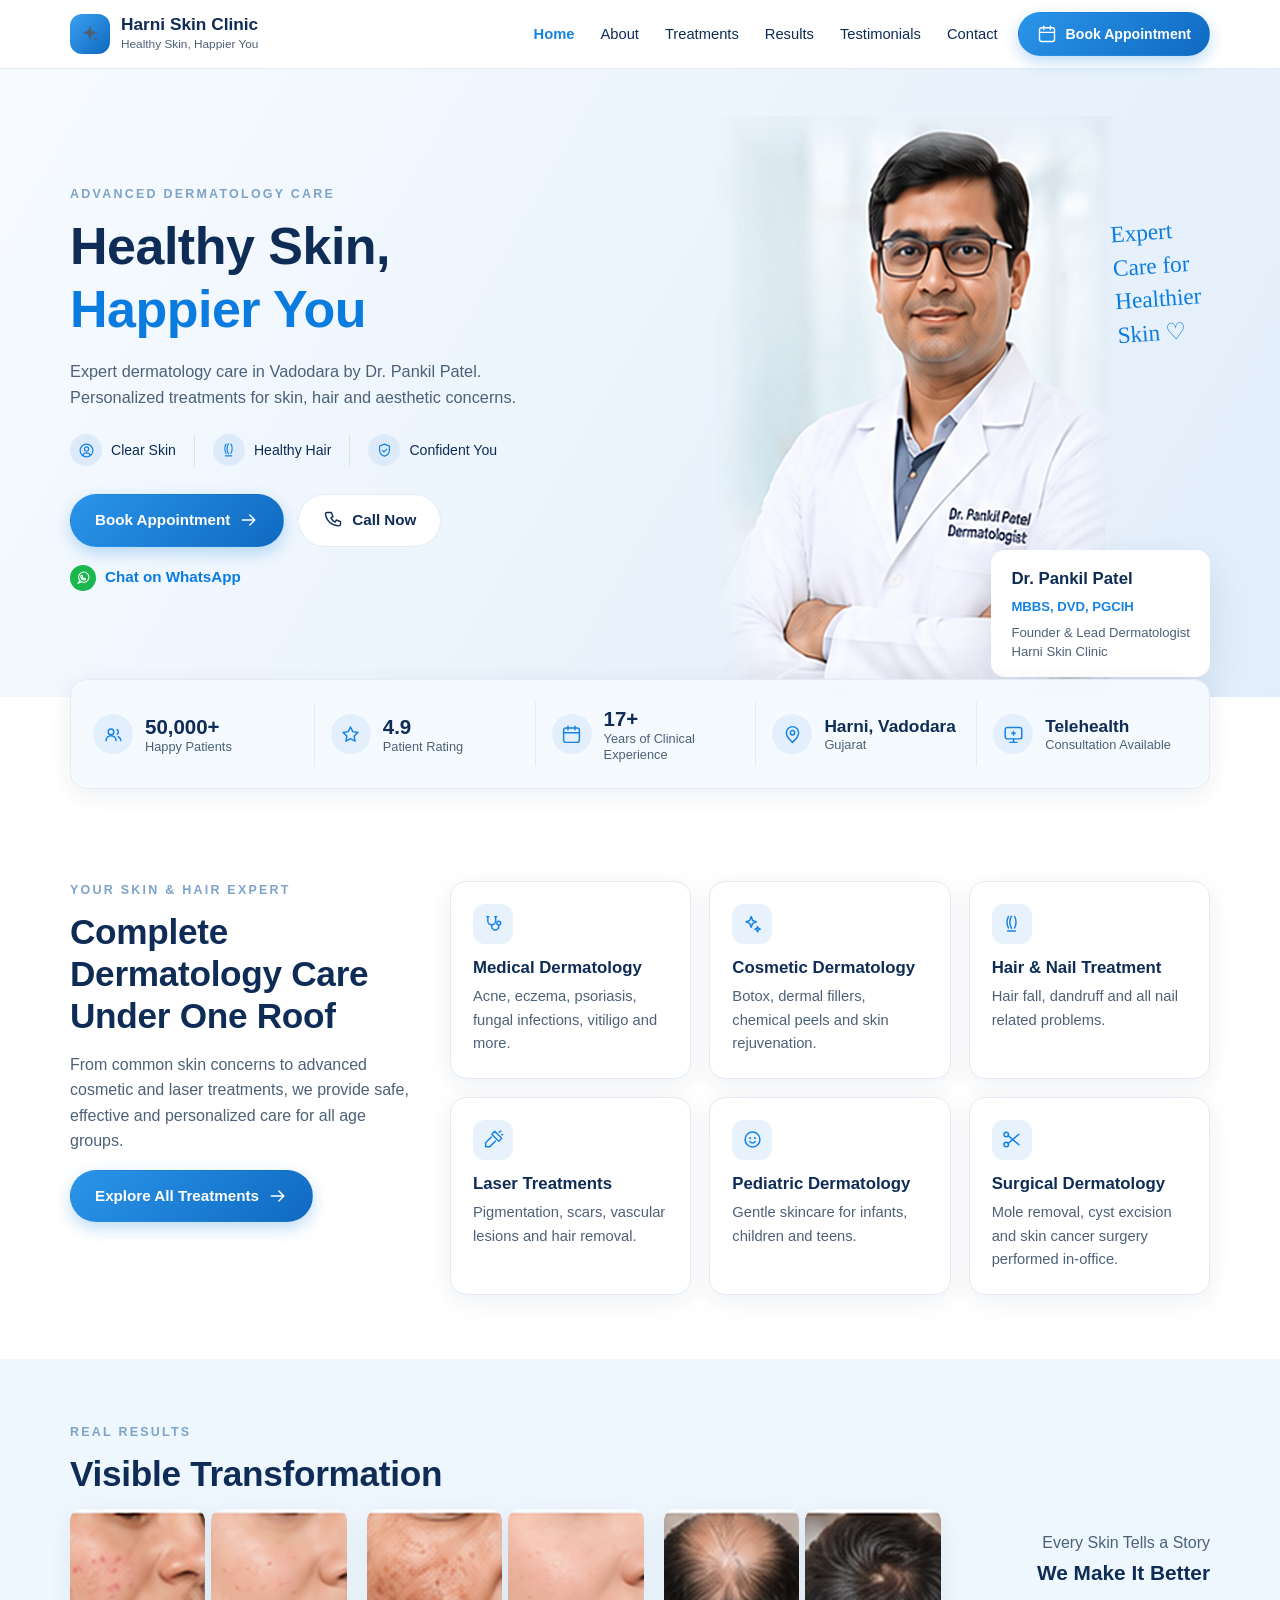
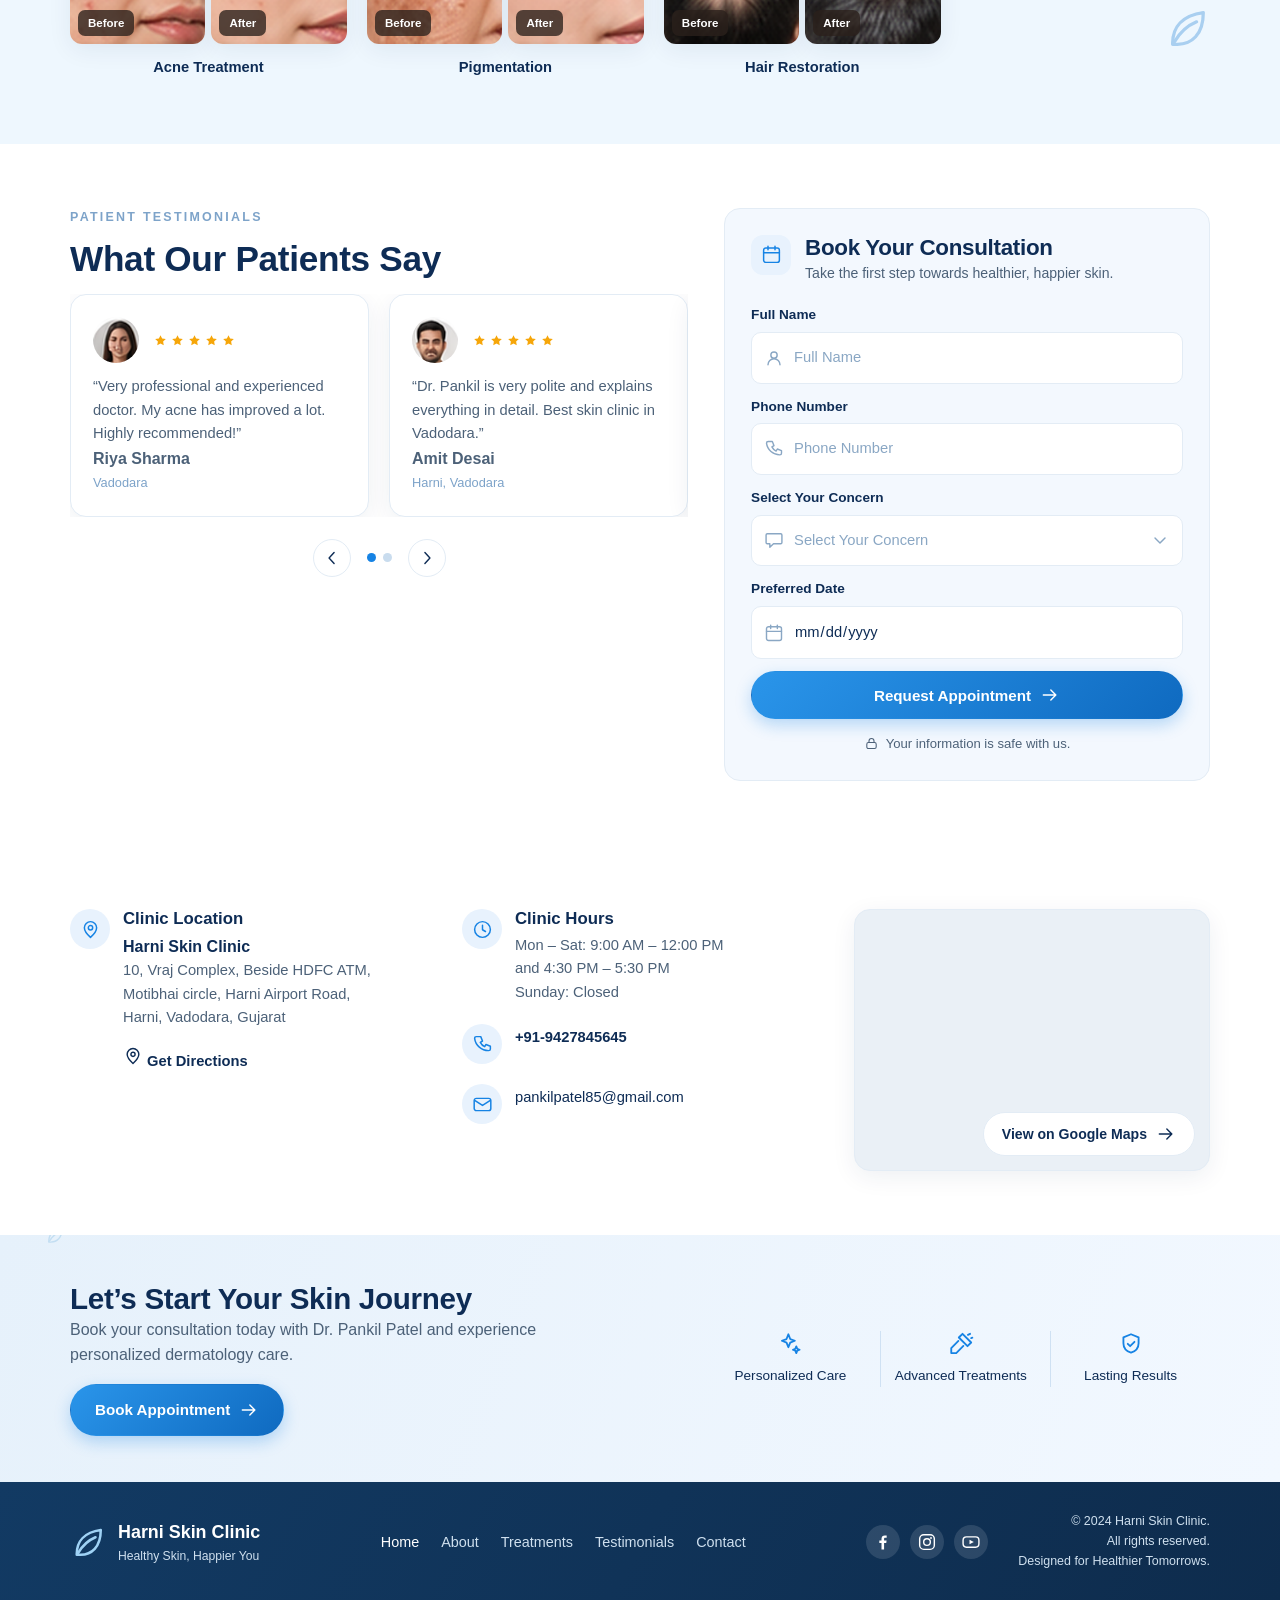
==== harni-skin-clinic/index.html @ 8bd1dd05 "First commit" ====
<!doctype html>
<html lang="en">
  <head>
    <meta charset="UTF-8" />
    <meta name="viewport" content="width=device-width, initial-scale=1" />
    <title>Harni Skin Clinic | Dermatologist in Vadodara</title>
    <meta
      name="description"
      content="Harni Skin Clinic in Vadodara offers expert skin, hair and laser treatments by Dr. Pankil Patel (MBBS, DVD, PGCIH). Book your dermatology consultation today."
    />
    <link rel="stylesheet" href="css/style.css" />
  </head>
  <body>
    <svg
      class="sr-only"
      aria-hidden="true"
      focusable="false"
      xmlns="http://www.w3.org/2000/svg"
    >
      <defs>
        <symbol id="i-logo" viewBox="0 0 24 24">
          <path
            d="M12 2.6l2.2 5.9 5.9 2.2-5.9 2.2-2.2 5.9-2.2-5.9-5.9-2.2 5.9-2.2z"
            fill="currentColor"
            stroke="none"
          />
          <circle
            cx="18.2"
            cy="17.6"
            r="1.6"
            fill="currentColor"
            stroke="none"
          />
        </symbol>
        <symbol id="i-leaf" viewBox="0 0 24 24">
          <path
            d="M4.5 20c0-8.5 5.2-14.5 16-16 0 11.5-6.2 16.5-13.5 16.5H4.5z"
          />
          <path d="M5.5 19.2c3-5.2 7.2-8.6 11.5-10.4" />
        </symbol>
        <symbol id="i-calendar" viewBox="0 0 24 24">
          <rect x="3" y="4.5" width="18" height="16.5" rx="2.5" />
          <path d="M8 2.5v4M16 2.5v4M3 10h18" />
        </symbol>
        <symbol id="i-phone" viewBox="0 0 24 24">
          <path
            d="M7 3h3l2 5-2.5 1.5a11 11 0 005 5L16 12l5 2v3a2 2 0 01-2 2A16 16 0 013 5a2 2 0 012-2z"
          />
        </symbol>
        <symbol id="i-wa" viewBox="0 0 24 24">
          <circle cx="12.4" cy="11.6" r="8.3" />
          <path d="M5.9 17.5L3.2 21.2l4.4-1.5" />
          <path
            d="M9.3 8.4c.3 0 .6.2.7.5l.6 1.4c.1.3 0 .6-.2.8l-.6.5c.5 1 1.3 1.8 2.3 2.3l.5-.6c.2-.2.5-.3.8-.2l1.4.6c.3.1.5.4.5.7 0 1-.8 1.8-1.8 1.7a6.6 6.6 0 01-5.9-5.9c-.1-1 .7-1.8 1.7-1.8z"
          />
        </symbol>
        <symbol id="i-arrow" viewBox="0 0 24 24">
          <path d="M4 12h15M13 6l6 6-6 6" />
        </symbol>
        <symbol id="i-user-circle" viewBox="0 0 24 24">
          <circle cx="12" cy="12" r="9" />
          <circle cx="12" cy="10" r="3" />
          <path d="M6.5 19a6 6 0 0111 0" />
        </symbol>
        <symbol id="i-hair" viewBox="0 0 24 24">
          <path
            d="M8.5 3c-2.2 4-2.2 8.5 0 13M12 2.5c-2.6 4.5-2.6 9.5 0 14M15.5 3c2.2 4 2.2 8.5 0 13"
          />
          <path d="M7.5 19.5h9" />
        </symbol>
        <symbol id="i-shield" viewBox="0 0 24 24">
          <path
            d="M12 3l7 2.8v5.4c0 4.4-2.9 7.4-7 8.8-4.1-1.4-7-4.4-7-8.8V5.8z"
          />
          <path d="M9 11.8l2.2 2.2 4-4" />
        </symbol>
        <symbol id="i-users" viewBox="0 0 24 24">
          <circle cx="9.2" cy="9" r="3.2" />
          <path d="M3.5 19a5.7 5.7 0 0111.4 0" />
          <path d="M16.2 6.4a3.2 3.2 0 010 5.2M17.3 14.4a5.7 5.7 0 013.2 4.6" />
        </symbol>
        <symbol id="i-star-line" viewBox="0 0 24 24">
          <path
            d="M12 3.4l2.6 5.3 5.9.9-4.3 4.1 1 5.9-5.2-2.8-5.2 2.8 1-5.9-4.3-4.1 5.9-.9z"
          />
        </symbol>
        <symbol id="i-star" viewBox="0 0 24 24">
          <path
            d="M12 3.4l2.6 5.3 5.9.9-4.3 4.1 1 5.9-5.2-2.8-5.2 2.8 1-5.9-4.3-4.1 5.9-.9z"
            fill="currentColor"
            stroke="none"
          />
        </symbol>
        <symbol id="i-pin" viewBox="0 0 24 24">
          <path d="M12 21s7-6.2 7-11a7 7 0 10-14 0c0 4.8 7 11 7 11z" />
          <circle cx="12" cy="10" r="2.5" />
        </symbol>
        <symbol id="i-screen" viewBox="0 0 24 24">
          <rect x="2.5" y="4" width="19" height="13" rx="2.5" />
          <path d="M8 21h8M12 17v4M10 10.5h4M12 8.5v4" />
        </symbol>
        <symbol id="i-stethoscope" viewBox="0 0 24 24">
          <path d="M5.5 3v4.8a4.5 4.5 0 009 0V3" />
          <path d="M10 12v2.4a4 4 0 008 0v-1.7" />
          <circle cx="18" cy="10.4" r="2.2" />
          <path d="M4.4 3h2.2M13.4 3h2.2" />
        </symbol>
        <symbol id="i-sparkles" viewBox="0 0 24 24">
          <path
            d="M10.5 3l1.7 4.4 4.3 1.6-4.3 1.7-1.7 4.3-1.7-4.3L4.5 9l4.3-1.6z"
          />
          <path
            d="M17.8 14.2l.9 2.2 2.2.9-2.2.9-.9 2.2-.9-2.2-2.2-.9 2.2-.9z"
          />
        </symbol>
        <symbol id="i-laser" viewBox="0 0 24 24">
          <path d="M13.4 2.6l8 8-3.4 3.4-8-8z" />
          <path d="M9.6 9.2L3 15.8v4.6h4.6l6.6-6.6" />
          <path d="M18.4 3.6l2-1M21.4 6.6l1.1-.4" />
        </symbol>
        <symbol id="i-baby" viewBox="0 0 24 24">
          <circle cx="12" cy="12" r="8.5" />
          <path d="M9.3 10.4h.01M14.7 10.4h.01" stroke-width="2.4" />
          <path d="M9 14.4a3.6 3.6 0 006 0" />
        </symbol>
        <symbol id="i-scissors" viewBox="0 0 24 24">
          <circle cx="6" cy="6.2" r="2.6" />
          <circle cx="6" cy="17.8" r="2.6" />
          <path d="M8.2 7.6L20.5 18M8.2 16.4L20.5 6" />
        </symbol>
        <symbol id="i-clock" viewBox="0 0 24 24">
          <circle cx="12" cy="12" r="9" />
          <path d="M12 7v5.3l3.4 2" />
        </symbol>
        <symbol id="i-mail" viewBox="0 0 24 24">
          <rect x="2.5" y="5" width="19" height="14" rx="2.5" />
          <path d="M3.5 7.5l8.5 5.6 8.5-5.6" />
        </symbol>
        <symbol id="i-lock" viewBox="0 0 24 24">
          <rect x="4.5" y="10.5" width="15" height="9.5" rx="2.5" />
          <path d="M8 10.5V8a4 4 0 018 0v2.5" />
        </symbol>
        <symbol id="i-check" viewBox="0 0 24 24">
          <circle cx="12" cy="12" r="9" />
          <path d="M8.2 12.2l2.6 2.6 5.2-5.2" />
        </symbol>
        <symbol id="i-message" viewBox="0 0 24 24">
          <path
            d="M20 4.5H4A1.5 1.5 0 002.5 6v9A1.5 1.5 0 004 16.5h3v4.2l4.4-4.2H20a1.5 1.5 0 001.5-1.5V6A1.5 1.5 0 0020 4.5z"
          />
        </symbol>
        <symbol id="i-user" viewBox="0 0 24 24">
          <circle cx="12" cy="8.5" r="3.8" />
          <path d="M4.8 20a7.2 7.2 0 0114.4 0" />
        </symbol>
        <symbol id="i-chev-down" viewBox="0 0 24 24">
          <path d="M6 9.5l6 6 6-6" />
        </symbol>
        <symbol id="i-chev-left" viewBox="0 0 24 24">
          <path d="M14.5 5.5l-6 6.5 6 6.5" />
        </symbol>
        <symbol id="i-chev-right" viewBox="0 0 24 24">
          <path d="M9.5 5.5l6 6.5-6 6.5" />
        </symbol>
        <symbol id="i-menu" viewBox="0 0 24 24">
          <path d="M4 7h16M4 12h16M4 17h16" />
        </symbol>
        <symbol id="i-fb" viewBox="0 0 24 24">
          <path
            d="M13.3 21v-7.7h2.6l.4-3h-3V8.4c0-.9.3-1.5 1.5-1.5h1.6V4.2c-.3 0-1.2-.1-2.3-.1-2.3 0-3.9 1.4-3.9 4v2.2H7.6v3h2.6V21z"
            fill="currentColor"
            stroke="none"
          />
        </symbol>
        <symbol id="i-ig" viewBox="0 0 24 24">
          <rect x="3.2" y="3.2" width="17.6" height="17.6" rx="5" />
          <circle cx="12" cy="12" r="4" />
          <circle
            cx="16.8"
            cy="7.2"
            r="1.1"
            fill="currentColor"
            stroke="none"
          />
        </symbol>
        <symbol id="i-yt" viewBox="0 0 24 24">
          <rect x="2.5" y="5.8" width="19" height="12.4" rx="4" />
          <path
            d="M10.2 9.4l5.2 2.6-5.2 2.6z"
            fill="currentColor"
            stroke="none"
          />
        </symbol>
      </defs>
    </svg>
    <header class="site-header">
      <div class="container header-inner">
        <a class="logo" href="index.html" aria-label="Harni Skin Clinic home">
          <span class="logo-mark"
            ><svg class="i" aria-hidden="true"><use href="#i-logo"></use></svg
          ></span>
          <span
            ><b>Harni Skin Clinic</b
            ><span>Healthy Skin, Happier You</span></span
          ></a
        >
        <nav class="nav" id="nav" aria-label="Main navigation">
          <ul>
            <li>
              <a href="index.html" class="active" aria-current="page">Home</a>
            </li>
            <li><a href="about.html">About</a></li>
            <li><a href="treatments.html">Treatments</a></li>
            <li><a href="results.html">Results</a></li>
            <li><a href="testimonials.html">Testimonials</a></li>
            <li><a href="contact.html">Contact</a></li>
          </ul>
        </nav>
        <a class="btn btn-primary btn-sm header-cta" href="appointment.html"
          ><svg class="i" aria-hidden="true">
            <use href="#i-calendar"></use>
          </svg>
          Book Appointment</a
        >
        <button
          class="nav-toggle"
          id="navToggle"
          type="button"
          aria-expanded="false"
          aria-controls="nav"
          aria-label="Open menu"
        >
          <svg class="i" aria-hidden="true"><use href="#i-menu"></use></svg>
        </button>
      </div>
    </header>
    <main>
      <section class="hero">
        <div class="container hero-grid">
          <div class="hero-copy">
            <p class="eyebrow">Advanced Dermatology Care</p>
            <h1>Healthy Skin,<span>Happier You</span></h1>
            <p class="lead">
              Expert dermatology care in Vadodara by Dr. Pankil Patel.
              Personalized treatments for skin, hair and aesthetic concerns.
            </p>
            <div class="hero-features">
              <div>
                <span class="badge badge-round"
                  ><svg class="i" aria-hidden="true">
                    <use href="#i-user-circle"></use></svg></span
                >Clear Skin
              </div>
              <div>
                <span class="badge badge-round"
                  ><svg class="i" aria-hidden="true">
                    <use href="#i-hair"></use></svg></span
                >Healthy Hair
              </div>
              <div>
                <span class="badge badge-round"
                  ><svg class="i" aria-hidden="true">
                    <use href="#i-shield"></use></svg></span
                >Confident You
              </div>
            </div>
            <div class="btn-row">
              <a class="btn btn-primary" href="appointment.html"
                >Book Appointment
                <svg class="i" aria-hidden="true">
                  <use href="#i-arrow"></use></svg
              ></a>
              <a class="btn btn-outline" href="tel:+919427845645"
                ><svg class="i" aria-hidden="true">
                  <use href="#i-phone"></use>
                </svg>
                Call Now</a
              >
            </div>
            <a
              class="wa-link"
              href="https://wa.me/919427845645?text=Hello%20Harni%20Skin%20Clinic%2C%20I%20would%20like%20to%20book%20an%20appointment."
              target="_blank"
              rel="noopener"
              ><i
                ><svg class="i" aria-hidden="true">
                  <use href="#i-wa"></use></svg></i
              >Chat on WhatsApp</a
            >
          </div>
          <div class="hero-media">
            <p class="hero-script">Expert Care for Healthier Skin &#9825;</p>
            <img
              src="assets/images/doctor.png"
              alt="Dr. Pankil Patel, dermatologist at Harni Skin Clinic, Vadodara"
              width="443"
              height="588"
            />
            <div class="doctor-card">
              <b>Dr. Pankil Patel</b><em>MBBS, DVD, PGCIH</em>
              <span
                >Founder &amp; Lead Dermatologist<br />Harni Skin Clinic</span
              >
            </div>
          </div>
        </div>
      </section>

      <section class="stats-section" aria-label="Clinic statistics section">
        <div class="container">
          <div class="stats-grid">
            <div class="stat-item">
              <span class="badge badge-round"
                ><svg class="i" aria-hidden="true">
                  <use href="#i-users"></use></svg
              ></span>
              <div class="stat-copy">
                <span class="stat-number" data-target="50000" data-suffix="+"
                  >0</span
                ><small>Happy Patients</small>
              </div>
            </div>
            <div class="stat-item">
              <span class="badge badge-round"
                ><svg class="i" aria-hidden="true">
                  <use href="#i-star-line"></use></svg
              ></span>
              <div class="stat-copy">
                <span class="stat-number" data-target="4.9" data-decimals="1"
                  >0</span
                ><small>Patient Rating</small>
              </div>
            </div>
            <div class="stat-item">
              <span class="badge badge-round"
                ><svg class="i" aria-hidden="true">
                  <use href="#i-calendar"></use></svg
              ></span>
              <div class="stat-copy">
                <span class="stat-number" data-target="17" data-suffix="+"
                  >0</span
                ><small>Years of Clinical Experience</small>
              </div>
            </div>
            <div class="stat-item stat-text">
              <span class="badge badge-round"
                ><svg class="i" aria-hidden="true">
                  <use href="#i-pin"></use></svg
              ></span>
              <div class="stat-copy">
                <strong class="stat-text-value">Harni, Vadodara</strong
                ><small>Gujarat</small>
              </div>
            </div>
            <div class="stat-item stat-text">
              <span class="badge badge-round"
                ><svg class="i" aria-hidden="true">
                  <use href="#i-screen"></use></svg
              ></span>
              <div class="stat-copy">
                <strong class="stat-text-value">Telehealth</strong
                ><small>Consultation Available</small>
              </div>
            </div>
          </div>
        </div>
      </section>

      <section class="section">
        <div class="container split">
          <div>
            <p class="eyebrow">Your Skin &amp; Hair Expert</p>
            <h2 class="section-title">
              Complete Dermatology Care Under One Roof
            </h2>
            <p class="lead">
              From common skin concerns to advanced cosmetic and laser
              treatments, we provide safe, effective and personalized care for
              all age groups.
            </p>
            <p class="mt">
              <a class="btn btn-primary" href="treatments.html"
                >Explore All Treatments
                <svg class="i" aria-hidden="true">
                  <use href="#i-arrow"></use></svg
              ></a>
            </p>
          </div>
          <div class="treatments-grid">
            <a class="card card-hover" href="treatments.html"
              ><span class="badge"
                ><svg class="i" aria-hidden="true">
                  <use href="#i-stethoscope"></use></svg
              ></span>
              <h3>Medical Dermatology</h3>
              <p>
                Acne, eczema, psoriasis, fungal infections, vitiligo and more.
              </p></a
            ><a class="card card-hover" href="treatments.html"
              ><span class="badge"
                ><svg class="i" aria-hidden="true">
                  <use href="#i-sparkles"></use></svg
              ></span>
              <h3>Cosmetic Dermatology</h3>
              <p>
                Botox, dermal fillers, chemical peels and skin rejuvenation.
              </p></a
            ><a class="card card-hover" href="treatments.html"
              ><span class="badge"
                ><svg class="i" aria-hidden="true">
                  <use href="#i-hair"></use></svg
              ></span>
              <h3>Hair &amp; Nail Treatment</h3>
              <p>Hair fall, dandruff and all nail related problems.</p></a
            ><a class="card card-hover" href="treatments.html"
              ><span class="badge"
                ><svg class="i" aria-hidden="true">
                  <use href="#i-laser"></use></svg
              ></span>
              <h3>Laser Treatments</h3>
              <p>Pigmentation, scars, vascular lesions and hair removal.</p></a
            ><a class="card card-hover" href="treatments.html"
              ><span class="badge"
                ><svg class="i" aria-hidden="true">
                  <use href="#i-baby"></use></svg
              ></span>
              <h3>Pediatric Dermatology</h3>
              <p>Gentle skincare for infants, children and teens.</p></a
            ><a class="card card-hover" href="treatments.html"
              ><span class="badge"
                ><svg class="i" aria-hidden="true">
                  <use href="#i-scissors"></use></svg
              ></span>
              <h3>Surgical Dermatology</h3>
              <p>
                Mole removal, cyst excision and skin cancer surgery performed
                in-office.
              </p></a
            >
          </div>
        </div>
      </section>
      <section class="section section-light">
        <div class="container">
          <p class="eyebrow">Real Results</p>
          <h2 class="section-title">Visible Transformation</h2>
          <div class="grid grid-results">
            <article class="result-card">
              <div class="ba">
                <figure>
                  <img
                    src="assets/images/acne-before.png"
                    alt="Acne Treatment at Harni Skin Clinic, before treatment"
                    loading="lazy"
                  />
                  <figcaption>Before</figcaption>
                </figure>
                <figure>
                  <img
                    src="assets/images/acne-after.png"
                    alt="Acne Treatment at Harni Skin Clinic, after treatment"
                    loading="lazy"
                  />
                  <figcaption>After</figcaption>
                </figure>
              </div>
              <p>Acne Treatment</p>
            </article>
            <article class="result-card">
              <div class="ba">
                <figure>
                  <img
                    src="assets/images/pigment-before.png"
                    alt="Pigmentation at Harni Skin Clinic, before treatment"
                    loading="lazy"
                  />
                  <figcaption>Before</figcaption>
                </figure>
                <figure>
                  <img
                    src="assets/images/pigment-after.png"
                    alt="Pigmentation at Harni Skin Clinic, after treatment"
                    loading="lazy"
                  />
                  <figcaption>After</figcaption>
                </figure>
              </div>
              <p>Pigmentation</p>
            </article>
            <article class="result-card">
              <div class="ba">
                <figure>
                  <img
                    src="assets/images/hair-before.png"
                    alt="Hair Restoration at Harni Skin Clinic, before treatment"
                    loading="lazy"
                  />
                  <figcaption>Before</figcaption>
                </figure>
                <figure>
                  <img
                    src="assets/images/hair-after.png"
                    alt="Hair Restoration at Harni Skin Clinic, after treatment"
                    loading="lazy"
                  />
                  <figcaption>After</figcaption>
                </figure>
              </div>
              <p>Hair Restoration</p>
            </article>
            <div class="results-note">
              <p>Every Skin Tells a Story<b>We Make It Better</b></p>
              <svg class="i" aria-hidden="true"><use href="#i-leaf"></use></svg>
            </div>
          </div>
        </div>
      </section>
      <section class="section">
        <div class="container grid grid-2 grid-wide">
          <div>
            <p class="eyebrow">Patient Testimonials</p>
            <h2 class="section-title">What Our Patients Say</h2>
            <div data-slider>
              <div class="slider">
                <div class="slider-track">
                  <div class="slide">
                    <div class="grid grid-2">
                      <article class="card">
                        <div class="t-head">
                          <img
                            src="assets/images/patient-1.png"
                            alt="Patient Riya Sharma"
                            loading="lazy"
                            width="46"
                            height="46"
                          />
                          <div class="stars" aria-label="Rated 5 out of 5">
                            <svg class="i" aria-hidden="true">
                              <use href="#i-star"></use></svg
                            ><svg class="i" aria-hidden="true">
                              <use href="#i-star"></use></svg
                            ><svg class="i" aria-hidden="true">
                              <use href="#i-star"></use></svg
                            ><svg class="i" aria-hidden="true">
                              <use href="#i-star"></use></svg
                            ><svg class="i" aria-hidden="true">
                              <use href="#i-star"></use>
                            </svg>
                          </div>
                        </div>
                        <p>
                          &ldquo;Very professional and experienced doctor. My
                          acne has improved a lot. Highly recommended!&rdquo;
                        </p>
                        <b>Riya Sharma</b><small>Vadodara</small>
                      </article>
                      <article class="card">
                        <div class="t-head">
                          <img
                            src="assets/images/patient-2.png"
                            alt="Patient Amit Desai"
                            loading="lazy"
                            width="46"
                            height="46"
                          />
                          <div class="stars" aria-label="Rated 5 out of 5">
                            <svg class="i" aria-hidden="true">
                              <use href="#i-star"></use></svg
                            ><svg class="i" aria-hidden="true">
                              <use href="#i-star"></use></svg
                            ><svg class="i" aria-hidden="true">
                              <use href="#i-star"></use></svg
                            ><svg class="i" aria-hidden="true">
                              <use href="#i-star"></use></svg
                            ><svg class="i" aria-hidden="true">
                              <use href="#i-star"></use>
                            </svg>
                          </div>
                        </div>
                        <p>
                          &ldquo;Dr. Pankil is very polite and explains
                          everything in detail. Best skin clinic in
                          Vadodara.&rdquo;
                        </p>
                        <b>Amit Desai</b><small>Harni, Vadodara</small>
                      </article>
                    </div>
                  </div>
                  <div class="slide">
                    <div class="grid grid-2">
                      <article class="card">
                        <div class="t-head">
                          <img
                            src="assets/images/patient-1.png"
                            alt="Patient Neha Joshi"
                            loading="lazy"
                            width="46"
                            height="46"
                          />
                          <div class="stars" aria-label="Rated 5 out of 5">
                            <svg class="i" aria-hidden="true">
                              <use href="#i-star"></use></svg
                            ><svg class="i" aria-hidden="true">
                              <use href="#i-star"></use></svg
                            ><svg class="i" aria-hidden="true">
                              <use href="#i-star"></use></svg
                            ><svg class="i" aria-hidden="true">
                              <use href="#i-star"></use></svg
                            ><svg class="i" aria-hidden="true">
                              <use href="#i-star"></use>
                            </svg>
                          </div>
                        </div>
                        <p>
                          &ldquo;My daughter's eczema was treated with so much
                          patience and care. The clinic is clean and well
                          organized.&rdquo;
                        </p>
                        <b>Neha Joshi</b><small>Waghodia Road</small>
                      </article>
                      <article class="card">
                        <div class="t-head">
                          <img
                            src="assets/images/patient-2.png"
                            alt="Patient Rahul Mehta"
                            loading="lazy"
                            width="46"
                            height="46"
                          />
                          <div class="stars" aria-label="Rated 5 out of 5">
                            <svg class="i" aria-hidden="true">
                              <use href="#i-star"></use></svg
                            ><svg class="i" aria-hidden="true">
                              <use href="#i-star"></use></svg
                            ><svg class="i" aria-hidden="true">
                              <use href="#i-star"></use></svg
                            ><svg class="i" aria-hidden="true">
                              <use href="#i-star"></use></svg
                            ><svg class="i" aria-hidden="true">
                              <use href="#i-star"></use>
                            </svg>
                          </div>
                        </div>
                        <p>
                          &ldquo;I took laser hair reduction sessions here. The
                          results were excellent and the staff made me feel
                          comfortable.&rdquo;
                        </p>
                        <b>Rahul Mehta</b><small>Karelibaug</small>
                      </article>
                    </div>
                  </div>
                </div>
              </div>
              <div class="slider-nav">
                <button
                  class="prev"
                  type="button"
                  aria-label="Previous testimonials"
                >
                  <svg class="i" aria-hidden="true">
                    <use href="#i-chev-left"></use>
                  </svg>
                </button>
                <div
                  class="dots"
                  role="tablist"
                  aria-label="Choose testimonial group"
                ></div>
                <button
                  class="next"
                  type="button"
                  aria-label="Next testimonials"
                >
                  <svg class="i" aria-hidden="true">
                    <use href="#i-chev-right"></use>
                  </svg>
                </button>
              </div>
            </div>
          </div>
          <div class="panel">
            <div class="form-head">
              <span class="badge"
                ><svg class="i" aria-hidden="true">
                  <use href="#i-calendar"></use></svg
              ></span>
              <div>
                <h2>Book Your Consultation</h2>
                <p>Take the first step towards healthier, happier skin.</p>
              </div>
            </div>
            <div class="alert" id="homeSuccess" role="status">
              <svg class="i" aria-hidden="true"><use href="#i-check"></use></svg
              ><span
                >Thank you! Your appointment request has been submitted
                successfully.</span
              >
            </div>
            <form
              data-form="homeSuccess"
              data-endpoint="/api/appointments"
              novalidate
            >
              <div class="field">
                <label for="hName">Full Name</label>
                <div class="input-wrap">
                  <svg class="i" aria-hidden="true">
                    <use href="#i-user"></use></svg
                  ><input
                    id="hName"
                    name="name"
                    type="text"
                    placeholder="Full Name"
                    autocomplete="name"
                    required
                  />
                </div>
                <span class="error" role="alert"></span>
              </div>
              <div class="field">
                <label for="hPhone">Phone Number</label>
                <div class="input-wrap">
                  <svg class="i" aria-hidden="true">
                    <use href="#i-phone"></use></svg
                  ><input
                    id="hPhone"
                    name="phone"
                    type="tel"
                    placeholder="Phone Number"
                    autocomplete="tel"
                    required
                  />
                </div>
                <span class="error" role="alert"></span>
              </div>
              <div class="field">
                <label for="hConcern">Select Your Concern</label>
                <div class="input-wrap">
                  <svg class="i" aria-hidden="true">
                    <use href="#i-message"></use></svg
                  ><select id="hConcern" name="concern" required>
                    <option value="" selected disabled>
                      Select Your Concern
                    </option>
                    <option value="Acne & Acne Scars">
                      Acne &amp; Acne Scars
                    </option>
                    <option value="Pigmentation & Melasma">
                      Pigmentation &amp; Melasma
                    </option>
                    <option value="Hair Fall & Dandruff">
                      Hair Fall &amp; Dandruff
                    </option>
                    <option value="Eczema, Psoriasis & Allergies">
                      Eczema, Psoriasis &amp; Allergies
                    </option>
                    <option value="Laser Treatment">Laser Treatment</option>
                    <option value="Anti-Ageing & Cosmetic">
                      Anti-Ageing &amp; Cosmetic
                    </option>
                    <option value="Child Skin Care">Child Skin Care</option>
                    <option value="Mole, Wart or Cyst Removal">
                      Mole, Wart or Cyst Removal
                    </option>
                    <option value="Other Concern">Other Concern</option></select
                  ><svg class="i chev" aria-hidden="true">
                    <use href="#i-chev-down"></use>
                  </svg>
                </div>
                <span class="error" role="alert"></span>
              </div>
              <div class="field">
                <label for="hDate">Preferred Date</label>
                <div class="input-wrap">
                  <svg class="i" aria-hidden="true">
                    <use href="#i-calendar"></use></svg
                  ><input id="hDate" name="date" type="date" required />
                </div>
                <span class="error" role="alert"></span>
              </div>
              <button class="btn btn-primary btn-block" type="submit">
                Request Appointment
                <svg class="i" aria-hidden="true">
                  <use href="#i-arrow"></use>
                </svg>
              </button>
              <p class="form-note">
                <svg class="i" aria-hidden="true">
                  <use href="#i-lock"></use>
                </svg>
                Your information is safe with us.
              </p>
            </form>
          </div>
        </div>
      </section>
      <section class="section">
        <div class="container grid grid-3 grid-wide">
          <div>
            <div class="info-item">
              <span class="badge badge-round"
                ><svg class="i" aria-hidden="true">
                  <use href="#i-pin"></use></svg
              ></span>
              <div>
                <h3>Clinic Location</h3>
                <b>Harni Skin Clinic</b>
                <p>
                  10, Vraj Complex, Beside HDFC ATM,<br />Motibhai circle, Harni
                  Airport Road,<br />Harni, Vadodara, Gujarat
                </p>
                <p class="mt">
                  <a
                    class="btn-ghost"
                    href="https://www.google.com/maps/dir/?api=1&destination=Harni+Skin+Clinic%2C+Vraj+Complex%2C+Harni+Airport+Road%2C+Vadodara%2C+Gujarat"
                    target="_blank"
                    rel="noopener"
                    ><svg class="i" aria-hidden="true">
                      <use href="#i-pin"></use>
                    </svg>
                    Get Directions</a
                  >
                </p>
              </div>
            </div>
          </div>
          <div>
            <div class="info-item">
              <span class="badge badge-round"
                ><svg class="i" aria-hidden="true">
                  <use href="#i-clock"></use></svg
              ></span>
              <div>
                <h3>Clinic Hours</h3>
                <p>
                  Mon &ndash; Sat: 9:00 AM &ndash; 12:00 PM<br />and 4:30 PM
                  &ndash; 5:30 PM<br />Sunday: Closed
                </p>
              </div>
            </div>
            <div class="info-item">
              <span class="badge badge-round"
                ><svg class="i" aria-hidden="true">
                  <use href="#i-phone"></use></svg
              ></span>
              <div>
                <b><a href="tel:+919427845645">+91-9427845645</a></b>
              </div>
            </div>
            <div class="info-item">
              <span class="badge badge-round"
                ><svg class="i" aria-hidden="true">
                  <use href="#i-mail"></use></svg
              ></span>
              <div>
                <a href="mailto:pankilpatel85@gmail.com"
                  >pankilpatel85@gmail.com</a
                >
              </div>
            </div>
          </div>
          <div class="map">
            <iframe
              src="https://www.google.com/maps?q=Harni+Airport+Road%2C+Harni%2C+Vadodara%2C+Gujarat&output=embed"
              title="Map showing Harni Skin Clinic, Harni Airport Road, Vadodara"
              loading="lazy"
              referrerpolicy="no-referrer-when-downgrade"
            ></iframe>
            <a
              class="btn btn-outline btn-sm"
              href="https://www.google.com/maps/search/?api=1&query=Harni+Skin+Clinic%2C+Vraj+Complex%2C+Harni+Airport+Road%2C+Vadodara%2C+Gujarat"
              target="_blank"
              rel="noopener"
              >View on Google Maps
              <svg class="i" aria-hidden="true"><use href="#i-arrow"></use></svg
            ></a>
          </div>
        </div>
      </section>
      <section class="cta">
        <svg class="i cta-leaf" aria-hidden="true">
          <use href="#i-leaf"></use>
        </svg>
        <div class="container cta-grid">
          <div>
            <h2>Let&rsquo;s Start Your Skin Journey</h2>
            <p class="lead">
              Book your consultation today with Dr. Pankil Patel and experience
              personalized dermatology care.
            </p>
            <p class="mt">
              <a class="btn btn-primary" href="appointment.html"
                >Book Appointment
                <svg class="i" aria-hidden="true">
                  <use href="#i-arrow"></use></svg
              ></a>
            </p>
          </div>
          <div class="cta-points">
            <div>
              <svg class="i" aria-hidden="true">
                <use href="#i-sparkles"></use>
              </svg>
              Personalized Care
            </div>
            <div>
              <svg class="i" aria-hidden="true">
                <use href="#i-laser"></use>
              </svg>
              Advanced Treatments
            </div>
            <div>
              <svg class="i" aria-hidden="true">
                <use href="#i-shield"></use>
              </svg>
              Lasting Results
            </div>
          </div>
        </div>
      </section>
    </main>
    <footer class="site-footer">
      <div class="container footer-inner">
        <div class="footer-logo">
          <svg class="i" aria-hidden="true"><use href="#i-leaf"></use></svg
          ><span
            ><b>Harni Skin Clinic</b
            ><span>Healthy Skin, Happier You</span></span
          >
        </div>
        <nav class="footer-nav" aria-label="Footer navigation">
          <a href="index.html" class="active" aria-current="page">Home</a
          ><a href="about.html">About</a><a href="treatments.html">Treatments</a
          ><a href="testimonials.html">Testimonials</a
          ><a href="contact.html">Contact</a>
        </nav>
        <div class="social">
          <a
            href="https://www.facebook.com/"
            target="_blank"
            rel="noopener"
            aria-label="Facebook"
            ><svg class="i" aria-hidden="true"><use href="#i-fb"></use></svg
          ></a>
          <a
            href="https://www.instagram.com/"
            target="_blank"
            rel="noopener"
            aria-label="Instagram"
            ><svg class="i" aria-hidden="true"><use href="#i-ig"></use></svg
          ></a>
          <a
            href="https://www.youtube.com/"
            target="_blank"
            rel="noopener"
            aria-label="YouTube"
            ><svg class="i" aria-hidden="true"><use href="#i-yt"></use></svg
          ></a>
        </div>
        <p class="copyright">
          &copy; 2024 Harni Skin Clinic.<br />All rights reserved.<br />Designed
          for Healthier Tomorrows.
        </p>
      </div>
    </footer>
    <div class="mobile-bar">
      <a class="btn btn-primary" href="tel:+919427845645"
        ><svg class="i" aria-hidden="true"><use href="#i-phone"></use></svg
        ><span>Call Now</span></a
      >
      <a
        class="btn btn-wa"
        href="https://wa.me/919427845645?text=Hello%20Harni%20Skin%20Clinic%2C%20I%20would%20like%20to%20book%20an%20appointment."
        target="_blank"
        rel="noopener"
        ><svg class="i" aria-hidden="true"><use href="#i-wa"></use></svg
        ><span>WhatsApp</span></a
      >
      <a class="btn btn-primary" href="appointment.html"
        ><svg class="i" aria-hidden="true"><use href="#i-calendar"></use></svg
        ><span>Book Appointment</span></a
      >
    </div>
    <script src="js/script.js" defer></script>
  </body>
</html>
---- harni-skin-clinic/css/style.css ----
/* Harni Skin Clinic — single stylesheet
   Tokens → base → layout → components → pages → responsive */

:root {
  --primary: #1683e4;
  --primary-dark: #0f6ac0;
  --primary-soft: #e8f2fd;
  --secondary: #0a7ce0;
  --dark: #0e2c55;
  --navy: #12365d;
  --body: #4c6178;
  --light: #eef7fe;
  --line: #e3ecf5;
  --white: #fff;
  --green: #19b74c;
  --star: #f6a609;
  --radius: 16px;
  --radius-sm: 10px;
  --shadow: 0 6px 24px rgba(14, 44, 85, .07);
  --shadow-lg: 0 14px 40px rgba(14, 44, 85, .12);
  --wrap: 1180px;
  --ease: .22s ease;
}

* {
  box-sizing: border-box;
  margin: 0;
  padding: 0;
}

html {
  scroll-behavior: smooth;
  -webkit-text-size-adjust: 100%;
}

body {
  font-family: "Segoe UI", Roboto, "Helvetica Neue", Arial, system-ui, sans-serif;
  color: var(--body);
  background: var(--white);
  line-height: 1.6;
  font-size: 16px;
  overflow-x: hidden;
}

html,
body {
  max-width: 100%;
}

img {
  max-width: 100%;
  display: block;
}

a {
  color: var(--primary);
  text-decoration: none;
}

h1,
h2,
h3,
h4 {
  color: var(--dark);
  line-height: 1.2;
  font-weight: 700;
}

h1 {
  font-size: clamp(2.1rem, 4.6vw, 3.25rem);
  letter-spacing: -.5px;
}

h2 {
  font-size: clamp(1.6rem, 3vw, 2.2rem);
  letter-spacing: -.3px;
}

h3 {
  font-size: 1.05rem;
}

ul {
  list-style: none;
}

:focus-visible {
  outline: 3px solid var(--secondary);
  outline-offset: 2px;
  border-radius: 4px;
}

/* ---------- layout ---------- */
.container {
  width: 100%;
  max-width: var(--wrap);
  margin: 0 auto;
  padding: 0 20px;
}

.section {
  padding: 64px 0;
}

.section-light {
  background: var(--light);
}

.grid {
  display: grid;
  gap: 20px;
}

.grid-2 {
  grid-template-columns: repeat(2, 1fr);
}

.grid-3 {
  grid-template-columns: repeat(3, 1fr);
}

.center {
  text-align: center;
}

.mt {
  margin-top: 16px;
}

.sr-only {
  position: absolute;
  width: 1px;
  height: 1px;
  overflow: hidden;
  clip: rect(0 0 0 0);
  white-space: nowrap;
}

.eyebrow {
  font-size: .78rem;
  font-weight: 600;
  letter-spacing: .18em;
  text-transform: uppercase;
  color: #7da3c9;
  margin-bottom: 10px;
}

.section-title {
  margin-bottom: 14px;
}

.lead {
  max-width: 56ch;
  color: var(--body);
}

/* ---------- icons ---------- */
.i {
  width: 20px;
  height: 20px;
  flex: none;
  fill: none;
  stroke: currentColor;
  stroke-width: 1.7;
  stroke-linecap: round;
  stroke-linejoin: round;
}

.i-solid {
  fill: currentColor;
  stroke: none;
}

.badge {
  width: 40px;
  height: 40px;
  border-radius: 12px;
  display: grid;
  place-items: center;
  background: var(--primary-soft);
  color: var(--primary);
  flex: none;
}

.badge .i {
  width: 21px;
  height: 21px;
}

.badge-round {
  border-radius: 50%;
}

/* ---------- buttons ---------- */
.btn {
  display: inline-flex;
  align-items: center;
  justify-content: center;
  gap: 9px;
  padding: 13px 24px;
  border-radius: 30px;
  font-size: .95rem;
  font-weight: 600;
  border: 1px solid transparent;
  cursor: pointer;
  transition: var(--ease);
  font-family: inherit;
  text-align: center;
}

.btn-primary {
  background: linear-gradient(135deg, #2a95ea, var(--primary-dark));
  color: var(--white);
  box-shadow: 0 6px 16px rgba(22, 131, 228, .28);
}

.btn-primary:hover {
  filter: brightness(1.06);
  transform: translateY(-1px);
}

.btn-outline {
  background: var(--white);
  color: var(--dark);
  border-color: var(--line);
}

.btn-outline:hover {
  border-color: var(--primary);
  color: var(--primary);
}

.btn-wa {
  background: var(--green);
  color: var(--white);
}

.btn-wa:hover {
  filter: brightness(1.06);
}

.btn-ghost {
  color: var(--primary);
  padding: 0;
  font-weight: 600;
}

.btn-sm {
  padding: 10px 18px;
  font-size: .88rem;
}

.btn-block {
  width: 100%;
}

.btn-row {
  display: flex;
  flex-wrap: wrap;
  gap: 14px;
  align-items: center;
}

/* ---------- cards ---------- */
.card {
  background: var(--white);
  border: 1px solid var(--line);
  border-radius: var(--radius);
  padding: 22px;
  box-shadow: var(--shadow);
  transition: var(--ease);
}

.card h3 {
  margin: 14px 0 7px;
}

.card p {
  font-size: .92rem;
  color: var(--body);
}

.card small {
  display: block;
  font-size: .8rem;
  color: #7da3c9;
  margin-top: 2px;
}

a.card:hover,
.card-hover:hover {
  transform: translateY(-3px);
  box-shadow: var(--shadow-lg);
  border-color: #cfe2f5;
}

/* ---------- header ---------- */
.site-header {
  position: sticky;
  top: 0;
  z-index: 50;
  background: var(--white);
  border-bottom: 1px solid var(--line);
}

.header-inner {
  display: flex;
  align-items: center;
  gap: 20px;
  min-height: 68px;
}

.logo {
  display: flex;
  align-items: center;
  gap: 11px;
  margin-right: auto;
}

.logo-mark {
  width: 40px;
  height: 40px;
  border-radius: 12px;
  display: grid;
  place-items: center;
  background: linear-gradient(135deg, #3ba0f0, var(--primary-dark));
  color: var(--white);
}

.logo-mark .i {
  width: 22px;
  height: 22px;
}

.logo b {
  display: block;
  font-size: 1.08rem;
  color: var(--dark);
  line-height: 1.25;
}

.logo span {
  font-size: .74rem;
  color: var(--body);
}

.nav ul {
  display: flex;
  gap: 26px;
}

.nav a {
  color: var(--dark);
  font-size: .92rem;
  font-weight: 500;
  padding: 6px 0;
}

.nav a:hover,
.nav a.active {
  color: var(--primary);
}

.nav a.active {
  font-weight: 600;
}

.nav-toggle {
  display: none;
  background: none;
  border: 0;
  color: var(--dark);
  padding: 8px;
  cursor: pointer;
}

.nav-toggle .i {
  width: 26px;
  height: 26px;
}

/* ---------- hero ---------- */
.hero {
  position: relative;
  background: linear-gradient(120deg, #f7fbff 0%, #eaf3fc 55%, #e2eefb 100%);
  overflow: hidden;
}

.hero-grid {
  display: grid;
  grid-template-columns: 1.05fr .95fr;
  align-items: center;
  gap: 24px;
  padding-top: 40px;
}

.hero-copy {
  padding: 20px 0 48px;
  max-width: 34rem;
}

.hero h1 span {
  color: var(--secondary);
  display: block;
}

.hero .lead {
  margin: 18px 0 24px;
  font-size: 1.02rem;
}

.hero-features {
  display: flex;
  flex-wrap: wrap;
  align-items: center;
  gap: 18px;
  margin-bottom: 28px;
}

.hero-features div {
  display: flex;
  align-items: center;
  gap: 9px;
  font-size: .88rem;
  color: var(--dark);
  font-weight: 500;
}

.hero-features div+div {
  border-left: 1px solid #d6e4f2;
  padding-left: 18px;
}

.hero-features .badge {
  width: 32px;
  height: 32px;
  border-radius: 50%;
  background: #dceafa;
}

.hero-features .badge .i {
  width: 17px;
  height: 17px;
}

.wa-link {
  display: inline-flex;
  align-items: center;
  gap: 9px;
  color: var(--secondary);
  font-weight: 600;
  font-size: .95rem;
  margin-top: 18px;
}

.wa-link i {
  width: 26px;
  height: 26px;
  border-radius: 50%;
  background: var(--green);
  color: #fff;
  display: grid;
  place-items: center;
}

.wa-link i .i {
  width: 15px;
  height: 15px;
}

.hero-media {
  position: relative;
  align-self: end;
  min-height: 320px;
  padding-right: 96px;
}

.hero-media img {
  width: 100%;
  max-width: 400px;
  margin-left: auto;
}

.hero-script {
  position: absolute;
  right: 0;
  top: 18%;
  width: 96px;
  z-index: 2;
  font-family: "Segoe Script", "Bradley Hand", "Brush Script MT", "Snell Roundhand", "Apple Chancery", cursive;
  color: var(--secondary);
  font-size: 1.45rem;
  line-height: 1.45;
  transform: rotate(-4deg);
}

.doctor-card {
  position: absolute;
  right: 0;
  bottom: 20px;
  z-index: 3;
  background: var(--white);
  border-radius: 14px;
  padding: 16px 20px;
  box-shadow: var(--shadow-lg);
  max-width: 235px;
}

.doctor-card b {
  display: block;
  color: var(--dark);
  font-size: 1.05rem;
}

.doctor-card em {
  display: block;
  color: var(--primary);
  font-style: normal;
  font-weight: 600;
  font-size: .82rem;
  margin: 3px 0 6px;
}

.doctor-card span {
  display: block;
  font-size: .82rem;
  line-height: 1.45;
}

/* ---------- stats section ---------- */
.stats-section {
  position: relative;
  z-index: 4;
  margin-top: -18px;
  padding-bottom: 28px;
}

.stats-grid {
  display: grid;
  grid-template-columns: repeat(5, minmax(0, 1fr));
  gap: 10px;
  background: rgba(245, 250, 255, .96);
  border: 1px solid var(--line);
  border-radius: var(--radius);
  padding: 22px;
  box-shadow: var(--shadow);
}

.stat-item {
  display: flex;
  align-items: center;
  gap: 12px;
  min-height: 64px;
}

.stat-item+.stat-item {
  border-left: 1px solid #e0ecf7;
  padding-left: 16px;
}

.stat-copy {
  display: flex;
  flex-direction: column;
  line-height: 1.2;
}

.stat-number,
.stat-text-value {
  display: block;
  color: var(--dark);
  font-weight: 700;
  line-height: 1.25;
  font-size: clamp(1.05rem, 1.6vw, 1.5rem);
}

.stat-copy small {
  font-size: .8rem;
  color: var(--body);
}

.stats-grid .badge {
  background: #e3effc;
}

.stat-text .stat-copy {
  justify-content: center;
}

.stat-text-value {
  font-size: clamp(1rem, 1.35vw, 1.2rem);
}

@media (max-width: 980px) {
  .stats-grid {
    grid-template-columns: repeat(2, minmax(0, 1fr));
  }

  .stat-item+.stat-item {
    border-left: 0;
    padding-left: 0;
  }

  .stat-item:nth-child(n + 3) {
    border-top: 1px solid #e0ecf7;
    padding-top: 14px;
  }
}

@media (max-width: 560px) {
  .stats-section {
    margin-top: -8px;
    padding-bottom: 20px;
  }

  .stats-grid {
    grid-template-columns: 1fr;
    padding: 18px;
  }

  .stat-item+.stat-item {
    border-left: 0;
    border-top: 1px solid #e0ecf7;
    padding-left: 0;
    padding-top: 14px;
  }
}

/* ---------- treatments ---------- */
.split {
  display: grid;
  grid-template-columns: 340px 1fr;
  gap: 40px;
  align-items: start;
}

.treatments-grid {
  display: grid;
  grid-template-columns: repeat(3, 1fr);
  gap: 18px;
}

/* ---------- results ---------- */
.result-card {
  background: transparent;
}

.ba {
  display: grid;
  grid-template-columns: 1fr 1fr;
  gap: 6px;
}

.ba figure {
  position: relative;
  margin: 0;
  border-radius: 12px;
  overflow: hidden;
  box-shadow: var(--shadow);
}

.ba img {
  width: 100%;
  height: 100%;
  aspect-ratio: 1/1;
  object-fit: cover;
}

.ba figcaption {
  position: absolute;
  left: 8px;
  bottom: 8px;
  background: rgba(43, 32, 28, .78);
  color: #fff;
  font-size: .72rem;
  font-weight: 600;
  padding: 4px 10px;
  border-radius: 7px;
}

.result-card>p {
  text-align: center;
  color: var(--dark);
  font-weight: 600;
  font-size: .92rem;
  margin-top: 12px;
}

.results-note {
  align-self: center;
  text-align: right;
}

.results-note p {
  font-size: 1rem;
}

.results-note b {
  display: block;
  color: var(--dark);
  font-size: 1.3rem;
}

.results-note .i {
  width: 46px;
  height: 46px;
  color: #a9cff0;
  margin: 16px 0 0 auto;
}

/* ---------- testimonials ---------- */
.slider {
  overflow: hidden;
}

.slider-track {
  display: flex;
  transition: transform .35s ease;
}

.slide {
  min-width: 100%;
}

.t-card {
  display: block;
}

.t-head {
  display: flex;
  align-items: center;
  gap: 14px;
  margin-bottom: 12px;
}

.t-head img {
  width: 46px;
  height: 46px;
  border-radius: 50%;
  object-fit: cover;
}

.stars {
  display: flex;
  gap: 2px;
  color: var(--star);
}

.stars .i {
  width: 15px;
  height: 15px;
  fill: currentColor;
  stroke: none;
}

.t-card p {
  font-style: italic;
  color: var(--body);
  font-size: .93rem;
}

.t-card b {
  display: block;
  margin-top: 14px;
  color: var(--dark);
}

.slider-nav {
  display: flex;
  align-items: center;
  justify-content: center;
  gap: 16px;
  margin-top: 22px;
}

.slider-nav button {
  width: 38px;
  height: 38px;
  border-radius: 50%;
  border: 1px solid var(--line);
  background: var(--white);
  color: var(--dark);
  display: grid;
  place-items: center;
  cursor: pointer;
  transition: var(--ease);
}

.slider-nav button:hover {
  border-color: var(--primary);
  color: var(--primary);
}

.dots {
  display: flex;
  gap: 7px;
}

.dots button {
  width: 9px;
  height: 9px;
  padding: 0;
  border-radius: 50%;
  border: 0;
  background: #c9dcee;
  cursor: pointer;
}

.dots button[aria-current="true"] {
  background: var(--primary);
}

/* ---------- forms ---------- */
.panel {
  background: #f3f8fe;
  border: 1px solid var(--line);
  border-radius: var(--radius);
  padding: 26px;
}

.form-head {
  display: flex;
  gap: 14px;
  margin-bottom: 20px;
}

.form-head h2 {
  font-size: 1.4rem;
}

.form-head p {
  font-size: .88rem;
}

.field {
  margin-bottom: 12px;
}

.field label {
  display: block;
  font-size: .85rem;
  font-weight: 600;
  color: var(--dark);
  margin-bottom: 6px;
}

.input-wrap {
  position: relative;
  display: flex;
  align-items: center;
}

.input-wrap>.i {
  position: absolute;
  left: 13px;
  color: #8aa7c4;
  pointer-events: none;
}

.input-wrap>.chev {
  left: auto;
  right: 13px;
}

.field input,
.field select,
.field textarea {
  width: 100%;
  padding: 13px 14px 13px 42px;
  border: 1px solid var(--line);
  border-radius: var(--radius-sm);
  background: var(--white);
  font: inherit;
  font-size: .92rem;
  color: var(--dark);
  transition: var(--ease);
  -webkit-appearance: none;
  appearance: none;
}

.field textarea {
  padding-left: 14px;
  min-height: 96px;
  resize: vertical;
}

.field input:focus,
.field select:focus,
.field textarea:focus {
  border-color: var(--primary);
  outline: none;
  box-shadow: 0 0 0 3px rgba(22, 131, 228, .14);
}

.field input::placeholder,
.field textarea::placeholder {
  color: #8aa7c4;
}

.field select:invalid {
  color: #8aa7c4;
}

.field input[type="date"]::-webkit-calendar-picker-indicator {
  position: absolute;
  inset: 0;
  width: 100%;
  height: 100%;
  opacity: 0;
  cursor: pointer;
}

.field .error {
  display: none;
  color: #d0342c;
  font-size: .8rem;
  margin-top: 5px;
}

.field.invalid input,
.field.invalid select {
  border-color: #d0342c;
}

.field.invalid .error {
  display: block;
}

.form-note {
  display: flex;
  align-items: center;
  justify-content: center;
  gap: 7px;
  font-size: .82rem;
  margin-top: 14px;
}

.form-note .i {
  width: 15px;
  height: 15px;
}

.alert {
  display: none;
  align-items: flex-start;
  gap: 10px;
  background: #e7f7ee;
  border: 1px solid #bfe6cf;
  color: #12653a;
  border-radius: var(--radius-sm);
  padding: 14px 16px;
  font-size: .9rem;
  margin-bottom: 16px;
}

.alert.show {
  display: flex;
}

.alert .i {
  color: var(--green);
  margin-top: 2px;
}

/* layout helpers */
.grid-wide {
  gap: 36px;
  align-items: start;
}

.grid-tight {
  gap: 0 18px;
}

.grid-results {
  grid-template-columns: repeat(3, 1fr) .9fr;
  align-items: start;
}

.result-card .note {
  font-weight: 400;
  font-size: .88rem;
  color: var(--body);
  margin-top: 4px;
}

.disclaimer {
  font-size: .84rem;
  margin-top: 26px;
}

/* ---------- clinic info + map ---------- */
.info-item {
  display: flex;
  gap: 13px;
  margin-bottom: 20px;
}

.info-item h3 {
  margin-bottom: 4px;
}

.info-item b {
  color: var(--dark);
  display: block;
}

.info-item p,
.info-item a {
  font-size: .92rem;
}

.info-item a {
  color: var(--dark);
}

.info-item a:hover {
  color: var(--primary);
}

.map {
  position: relative;
  border-radius: var(--radius);
  overflow: hidden;
  border: 1px solid var(--line);
  min-height: 260px;
  box-shadow: var(--shadow);
  background: #eaf0f6;
}

.map iframe {
  width: 100%;
  height: 100%;
  min-height: 260px;
  border: 0;
  display: block;
  filter: saturate(.9);
}

.map .btn {
  position: absolute;
  right: 14px;
  bottom: 14px;
}

/* ---------- CTA ---------- */
.cta {
  position: relative;
  background: linear-gradient(110deg, #e6f1fb, #f2f8ff);
  overflow: hidden;
  padding: 46px 0;
}

.cta-grid {
  display: grid;
  grid-template-columns: 1.1fr .9fr;
  gap: 30px;
  align-items: center;
}

.cta h2 {
  font-size: clamp(1.4rem, 2.6vw, 1.85rem);
}

.cta-points {
  display: grid;
  grid-template-columns: repeat(3, 1fr);
  gap: 10px;
  text-align: center;
}

.cta-points div {
  padding: 0 8px;
  font-size: .85rem;
  color: var(--dark);
}

.cta-points div+div {
  border-left: 1px solid #cfe1f3;
}

.cta-points .i {
  display: block;
  width: 26px;
  height: 26px;
  color: var(--primary);
  margin: 0 auto 8px;
}

.cta-leaf {
  position: absolute;
  left: -30px;
  top: -10px;
  width: 170px;
  color: #b7d8ef;
  opacity: .75;
  pointer-events: none;
}

/* ---------- page header ---------- */
.page-head {
  background: linear-gradient(120deg, #f7fbff, #e7f1fb);
  padding: 46px 0;
  border-bottom: 1px solid var(--line);
}

.page-head p {
  max-width: 62ch;
}

.crumb {
  font-size: .82rem;
  color: #7da3c9;
  margin-bottom: 8px;
}

.crumb a {
  color: #7da3c9;
}

.crumb a:hover {
  color: var(--primary);
}

/* ---------- about ---------- */
.about-grid {
  display: grid;
  grid-template-columns: 380px 1fr;
  gap: 40px;
  align-items: center;
}

.about-photo {
  background: linear-gradient(140deg, #e9f3fd, #dbeafb);
  border-radius: 20px;
  padding-top: 18px;
  overflow: hidden;
}

.tags {
  display: flex;
  flex-wrap: wrap;
  gap: 8px;
  margin-top: 18px;
}

.tag {
  background: var(--primary-soft);
  color: var(--primary-dark);
  font-size: .8rem;
  font-weight: 600;
  padding: 6px 13px;
  border-radius: 20px;
}

.list li {
  display: flex;
  gap: 10px;
  align-items: flex-start;
  font-size: .93rem;
  margin-bottom: 9px;
}

.list .i {
  width: 18px;
  height: 18px;
  color: var(--primary);
  margin-top: 3px;
}

/* ---------- footer ---------- */
.site-footer {
  background: linear-gradient(120deg, #123a63, #0e2c4d);
  color: #cfe0ef;
  padding: 30px 0;
}

.footer-inner {
  display: flex;
  align-items: center;
  gap: 30px;
  flex-wrap: wrap;
}

.footer-logo {
  display: flex;
  align-items: center;
  gap: 12px;
}

.footer-logo .i {
  width: 36px;
  height: 36px;
  color: #9fd2f5;
}

.footer-logo b {
  display: block;
  color: var(--white);
  font-size: 1.12rem;
}

.footer-logo span {
  font-size: .76rem;
}

.footer-nav {
  display: flex;
  flex-wrap: wrap;
  gap: 22px;
  margin: 0 auto;
}

.footer-nav a {
  color: #cfe0ef;
  font-size: .9rem;
}

.footer-nav a:hover,
.footer-nav a.active {
  color: var(--white);
}

.social {
  display: flex;
  gap: 10px;
}

.social a {
  width: 34px;
  height: 34px;
  border-radius: 50%;
  background: rgba(255, 255, 255, .12);
  color: var(--white);
  display: grid;
  place-items: center;
  transition: var(--ease);
}

.social a:hover {
  background: var(--primary);
}

.copyright {
  font-size: .78rem;
  line-height: 1.6;
  text-align: right;
}

/* ---------- mobile action bar ---------- */
.mobile-bar {
  display: none;
  position: fixed;
  left: 0;
  right: 0;
  bottom: 0;
  z-index: 60;
  gap: 10px;
  padding: 10px 14px calc(10px + env(safe-area-inset-bottom));
  background: var(--white);
  border-top: 1px solid var(--line);
  box-shadow: 0 -4px 18px rgba(14, 44, 85, .1);
}

.mobile-bar .btn {
  flex: 1;
  padding: 12px 8px;
  font-size: .88rem;
}

/* ---------- responsive ---------- */
@media (max-width: 1200px) {
  .container {
    max-width: 1100px;
  }

  .hero-grid,
  .about-grid {
    gap: 28px;
  }

  .treatments-grid {
    grid-template-columns: repeat(3, minmax(0, 1fr));
  }
}

@media (max-width: 1024px) {
  .container {
    max-width: 100%;
  }

  .hero-script {
    display: none;
  }

  .hero-grid,
  .cta-grid,
  .about-grid,
  .split,
  .grid-2 {
    grid-template-columns: 1fr;
  }

  .split {
    gap: 28px;
  }

  .stats-grid {
    grid-template-columns: repeat(3, minmax(0, 1fr));
  }

  .stat-item:nth-child(4),
  .stat-item:nth-child(5) {
    border-top: 1px solid #e0ecf7;
    padding-top: 14px;
  }

  .stat-item+.stat-item {
    border-left: 0;
    padding-left: 0;
  }

  .treatments-grid,
  .grid-3,
  .grid-results {
    grid-template-columns: repeat(2, minmax(0, 1fr));
  }

  .results-note {
    text-align: left;
    grid-column: 1 / -1;
  }

  .results-note .i {
    margin-left: 0;
  }
}

@media (max-width: 900px) {
  .section {
    padding: 48px 0;
  }

  .nav {
    position: fixed;
    inset: 68px 0 auto;
    background: var(--white);
    border-bottom: 1px solid var(--line);
    box-shadow: var(--shadow-lg);
    transform: translateY(-140%);
    transition: transform .28s ease;
    visibility: hidden;
    z-index: 60;
  }

  .nav.open {
    transform: translateY(0);
    visibility: visible;
  }

  .nav ul {
    flex-direction: column;
    gap: 0;
    padding: 8px 20px 18px;
  }

  .nav li {
    border-bottom: 1px solid var(--line);
  }

  .nav a {
    display: block;
    padding: 13px 0;
  }

  .nav-toggle {
    display: block;
    order: 3;
  }

  .header-cta {
    display: none;
  }

  .hero-grid {
    padding-top: 24px;
  }

  .hero-copy {
    padding-bottom: 8px;
    max-width: none;
  }

  .hero-media {
    min-height: 0;
    padding-right: 0;
  }

  .hero-media img {
    max-width: 360px;
    margin: 0 auto;
    border-radius: 18px 18px 0 0;
    -webkit-mask-image: linear-gradient(to bottom, #000 78%, transparent);
    mask-image: linear-gradient(to bottom, #000 78%, transparent);
  }

  .doctor-card {
    position: static;
    max-width: none;
    margin-top: -30px;
    text-align: center;
  }

  .stats-section {
    margin-top: -8px;
  }

  .stats-grid {
    grid-template-columns: repeat(2, minmax(0, 1fr));
  }

  .stat-item:nth-child(3),
  .stat-item:nth-child(4),
  .stat-item:nth-child(5) {
    border-top: 1px solid #e0ecf7;
    padding-top: 14px;
  }

  .mobile-bar {
    display: flex;
  }

  body {
    padding-bottom: calc(84px + env(safe-area-inset-bottom));
  }

  .map iframe,
  .map {
    min-height: 230px;
  }
}

@media (max-width: 768px) {
  .page-head {
    padding: 34px 0;
  }

  .btn-row {
    flex-direction: column;
    align-items: stretch;
  }

  .btn-row .btn,
  .mobile-bar .btn {
    width: 100%;
  }

  .logo span {
    display: inline-block;
  }

  .footer-inner {
    flex-direction: column;
    text-align: center;
  }

  .footer-nav {
    justify-content: center;
    margin: 0;
  }

  .copyright {
    text-align: center;
  }
}

@media (max-width: 560px) {
  .section {
    padding: 40px 0;
  }

  .container {
    padding-left: 16px;
    padding-right: 16px;
  }

  .hero-features {
    gap: 10px 14px;
  }

  .hero-features div+div {
    border-left: 0;
    padding-left: 0;
  }

  .hero .lead,
  .lead {
    font-size: .96rem;
  }

  .cta-points,
  .treatments-grid,
  .grid-3,
  .grid-results,
  .stats-grid,
  .grid-tight {
    grid-template-columns: 1fr;
  }

  .cta-points div+div {
    border-left: 0;
    border-top: 1px solid #cfe1f3;
    padding-top: 12px;
    margin-top: 6px;
  }

  .cta-points {
    text-align: left;
  }

  .cta-points .i {
    margin: 0 0 6px;
  }

  .panel {
    padding: 20px;
  }

  .mobile-bar .btn span {
    display: none;
  }

  .mobile-bar .btn {
    gap: 0;
  }
}

@media (max-width: 480px) {
  body {
    font-size: 15px;
  }

  h1 {
    font-size: clamp(1.9rem, 10vw, 2.6rem);
  }

  .logo {
    gap: 8px;
  }

  .logo span span {
    display: none;
  }

  .logo-mark {
    width: 34px;
    height: 34px;
  }

  .btn {
    padding-left: 18px;
    padding-right: 18px;
  }

  .ba {
    gap: 4px;
  }

  .field input,
  .field select,
  .field textarea {
    font-size: .9rem;
  }
}

@media (max-width: 375px) {
  .container {
    padding-left: 14px;
    padding-right: 14px;
  }

  .mobile-bar {
    gap: 8px;
    padding-left: 10px;
    padding-right: 10px;
  }
}

@media (max-width: 320px) {

  .page-head h1,
  .hero h1 {
    letter-spacing: -.3px;
  }

  .mobile-bar .btn {
    padding-left: 6px;
    padding-right: 6px;
  }
}

@media (prefers-reduced-motion: reduce) {
  * {
    animation: none !important;
    transition: none !important;
    scroll-behavior: auto;
  }
}
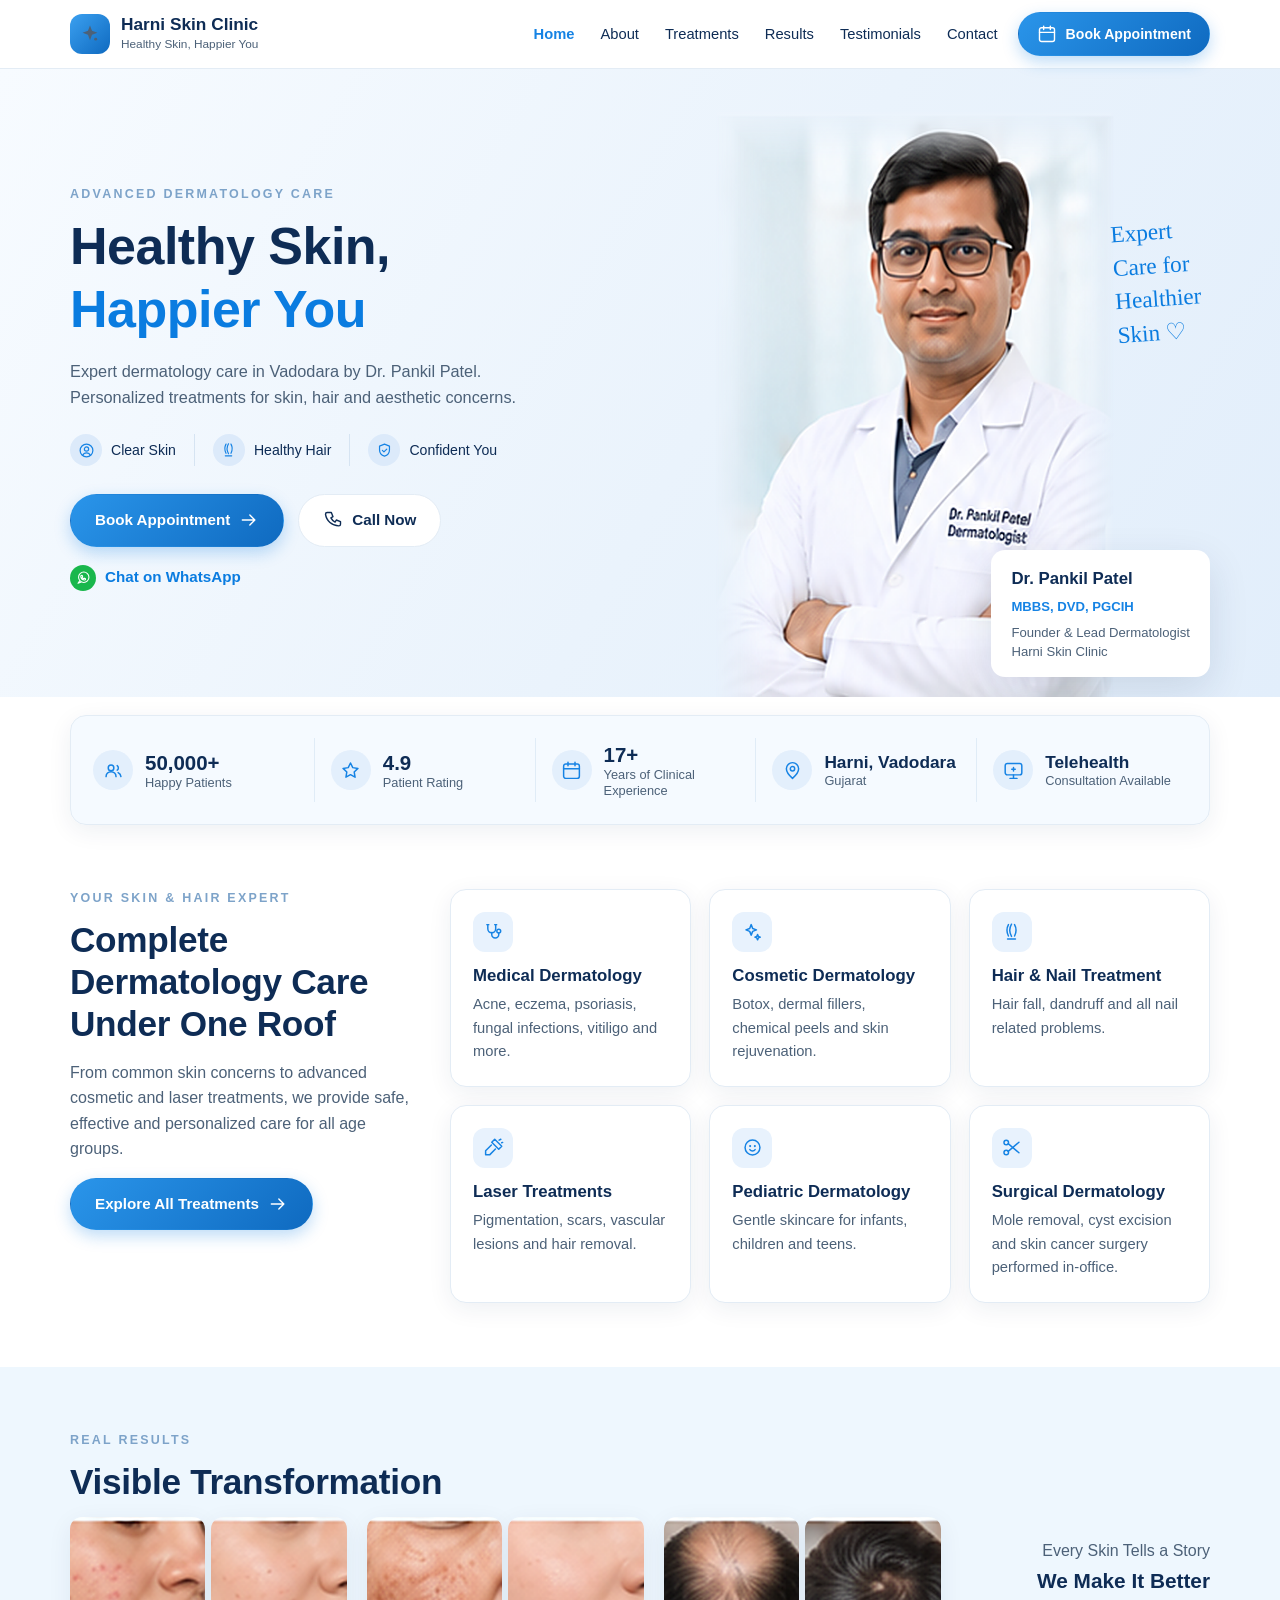
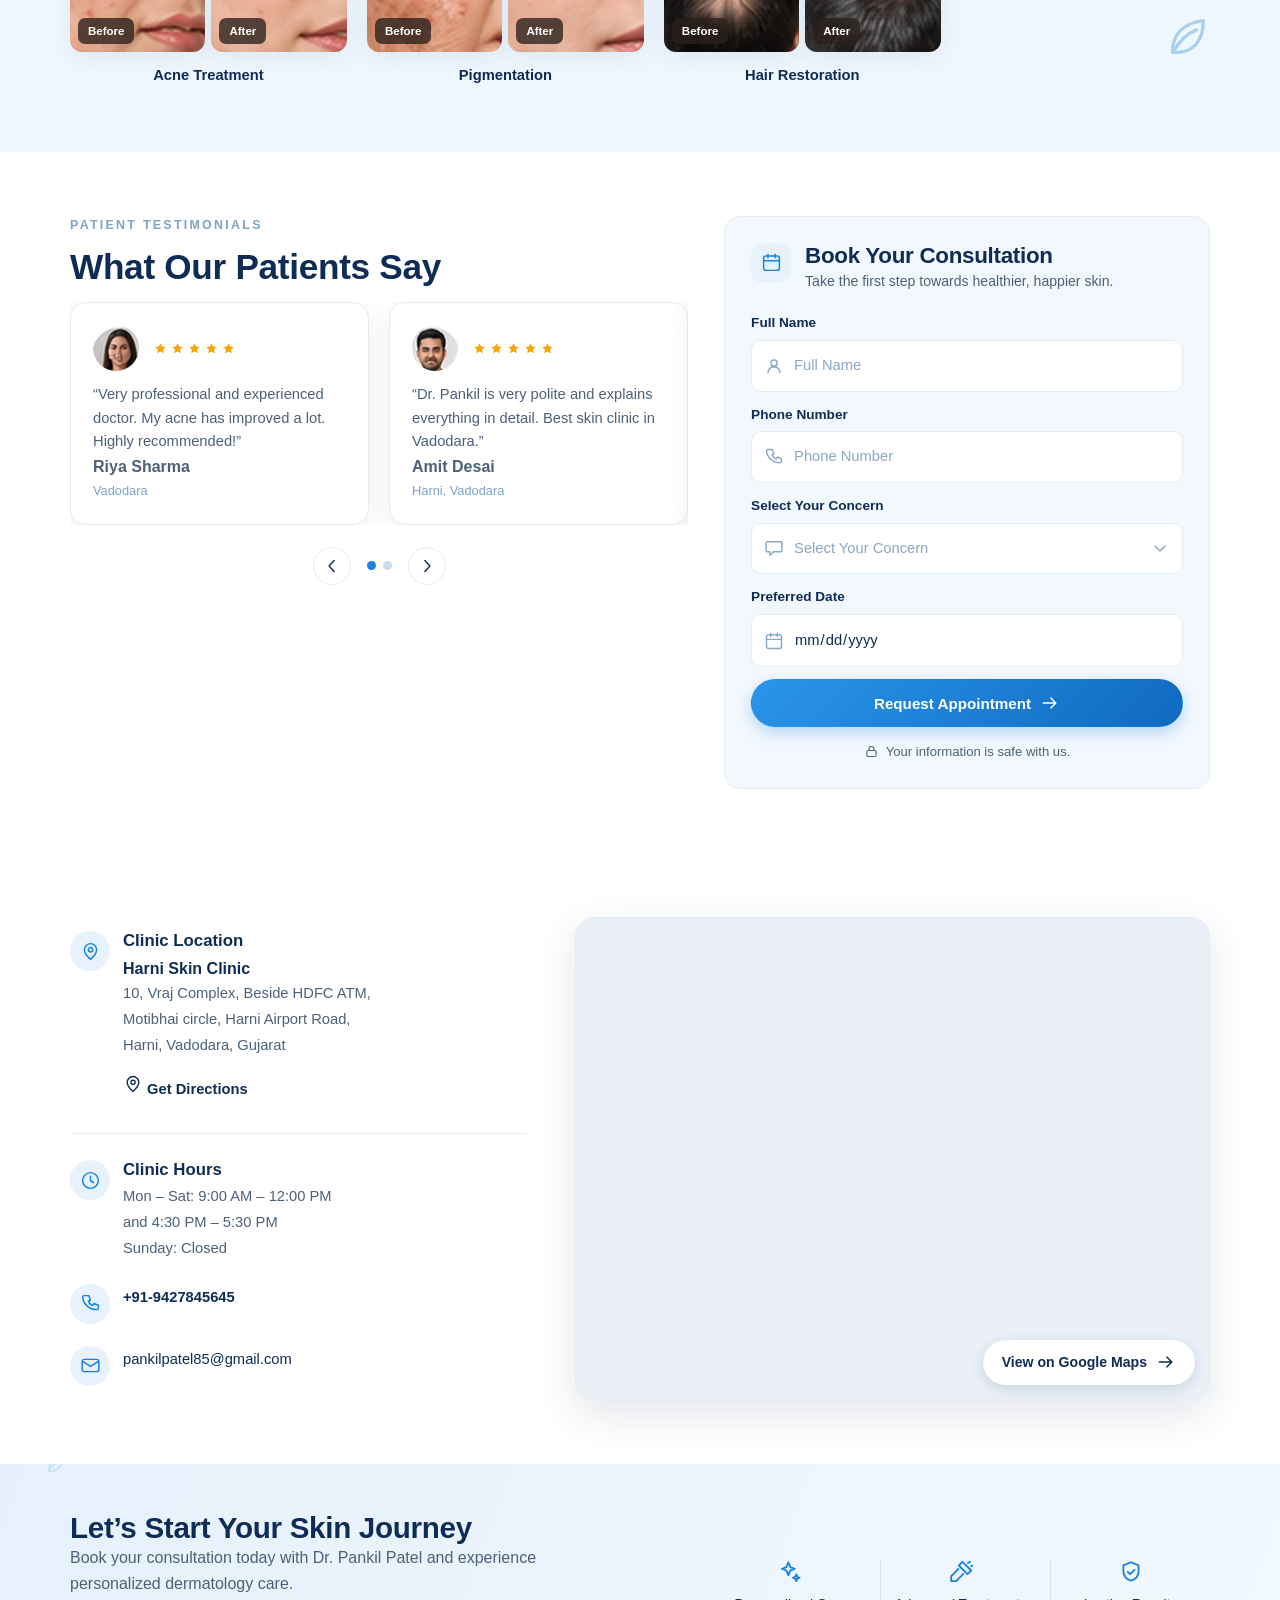
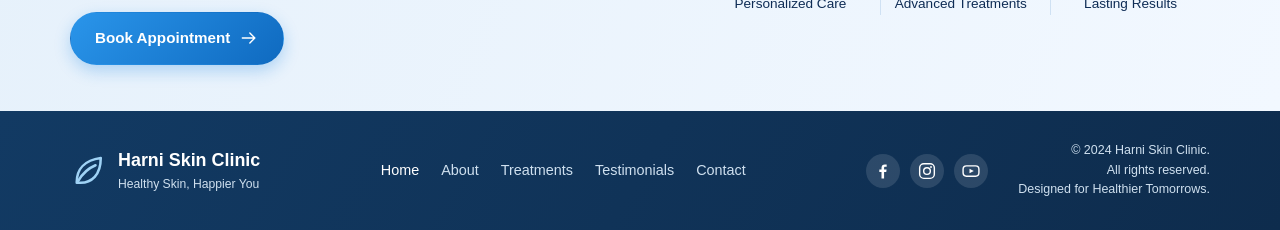
==== commit ef3329a1: "Updated only the main page’s Clinic Location / Map section." ====
--- a/harni-skin-clinic/index.html
+++ b/harni-skin-clinic/index.html
@@ -795,9 +795,9 @@
           </div>
         </div>
       </section>
-      <section class="section">
-        <div class="container grid grid-3 grid-wide">
-          <div>
+      <section class="section location-section">
+        <div class="container location-layout">
+          <div class="location-details">
             <div class="info-item">
               <span class="badge badge-round"
                 ><svg class="i" aria-hidden="true">
@@ -824,43 +824,43 @@
                 </p>
               </div>
             </div>
-          </div>
-          <div>
-            <div class="info-item">
-              <span class="badge badge-round"
-                ><svg class="i" aria-hidden="true">
-                  <use href="#i-clock"></use></svg
-              ></span>
-              <div>
-                <h3>Clinic Hours</h3>
-                <p>
-                  Mon &ndash; Sat: 9:00 AM &ndash; 12:00 PM<br />and 4:30 PM
-                  &ndash; 5:30 PM<br />Sunday: Closed
-                </p>
-              </div>
-            </div>
-            <div class="info-item">
-              <span class="badge badge-round"
-                ><svg class="i" aria-hidden="true">
-                  <use href="#i-phone"></use></svg
-              ></span>
-              <div>
-                <b><a href="tel:+919427845645">+91-9427845645</a></b>
-              </div>
-            </div>
-            <div class="info-item">
-              <span class="badge badge-round"
-                ><svg class="i" aria-hidden="true">
-                  <use href="#i-mail"></use></svg
-              ></span>
-              <div>
-                <a href="mailto:pankilpatel85@gmail.com"
-                  >pankilpatel85@gmail.com</a
-                >
-              </div>
-            </div>
-          </div>
-          <div class="map">
+            <div class="location-contact">
+              <div class="info-item">
+                <span class="badge badge-round"
+                  ><svg class="i" aria-hidden="true">
+                    <use href="#i-clock"></use></svg
+                ></span>
+                <div>
+                  <h3>Clinic Hours</h3>
+                  <p>
+                    Mon &ndash; Sat: 9:00 AM &ndash; 12:00 PM<br />and 4:30 PM
+                    &ndash; 5:30 PM<br />Sunday: Closed
+                  </p>
+                </div>
+              </div>
+              <div class="info-item">
+                <span class="badge badge-round"
+                  ><svg class="i" aria-hidden="true">
+                    <use href="#i-phone"></use></svg
+                ></span>
+                <div>
+                  <b><a href="tel:+919427845645">+91-9427845645</a></b>
+                </div>
+              </div>
+              <div class="info-item">
+                <span class="badge badge-round"
+                  ><svg class="i" aria-hidden="true">
+                    <use href="#i-mail"></use></svg
+                ></span>
+                <div>
+                  <a href="mailto:pankilpatel85@gmail.com"
+                    >pankilpatel85@gmail.com</a
+                  >
+                </div>
+              </div>
+            </div>
+          </div>
+          <div class="map location-map">
             <iframe
               src="https://www.google.com/maps?q=Harni+Airport+Road%2C+Harni%2C+Vadodara%2C+Gujarat&output=embed"
               title="Map showing Harni Skin Clinic, Harni Airport Road, Vadodara"
--- a/harni-skin-clinic/css/style.css
+++ b/harni-skin-clinic/css/style.css
@@ -531,8 +531,8 @@
 .stats-section {
   position: relative;
   z-index: 4;
-  margin-top: -18px;
-  padding-bottom: 28px;
+  margin-top: 18px;
+  padding-bottom: 0px;
 }
 
 .stats-grid {
@@ -1042,6 +1042,54 @@
   bottom: 14px;
 }
 
+.location-layout {
+  display: grid;
+  grid-template-columns: minmax(0, .9fr) minmax(0, 1.25fr);
+  gap: 48px;
+  align-items: stretch;
+}
+
+.location-details {
+  padding: 14px 0;
+}
+
+.location-details>.info-item {
+  margin-bottom: 30px;
+}
+
+.location-details .info-item p {
+  line-height: 1.75;
+}
+
+.location-contact {
+  border-top: 1px solid var(--line);
+  padding-top: 26px;
+}
+
+.location-contact .info-item {
+  margin-bottom: 22px;
+}
+
+.location-contact .info-item:last-child {
+  margin-bottom: 0;
+}
+
+.location-map {
+  min-height: 360px;
+  border-radius: 20px;
+  box-shadow: var(--shadow-lg);
+}
+
+.location-map iframe {
+  min-height: 360px;
+}
+
+.location-map .btn {
+  background: var(--white);
+  border-color: var(--white);
+  box-shadow: 0 4px 14px rgba(14, 44, 85, .14);
+}
+
 /* ---------- CTA ---------- */
 .cta {
   position: relative;
@@ -1325,6 +1373,15 @@
     grid-template-columns: repeat(2, minmax(0, 1fr));
   }
 
+  .location-layout {
+    grid-template-columns: 1fr;
+    gap: 32px;
+  }
+
+  .location-details {
+    padding: 0;
+  }
+
   .results-note {
     text-align: left;
     grid-column: 1 / -1;
@@ -1437,6 +1494,11 @@
   .map {
     min-height: 230px;
   }
+
+  .location-map,
+  .location-map iframe {
+    min-height: 300px;
+  }
 }
 
 @media (max-width: 768px) {
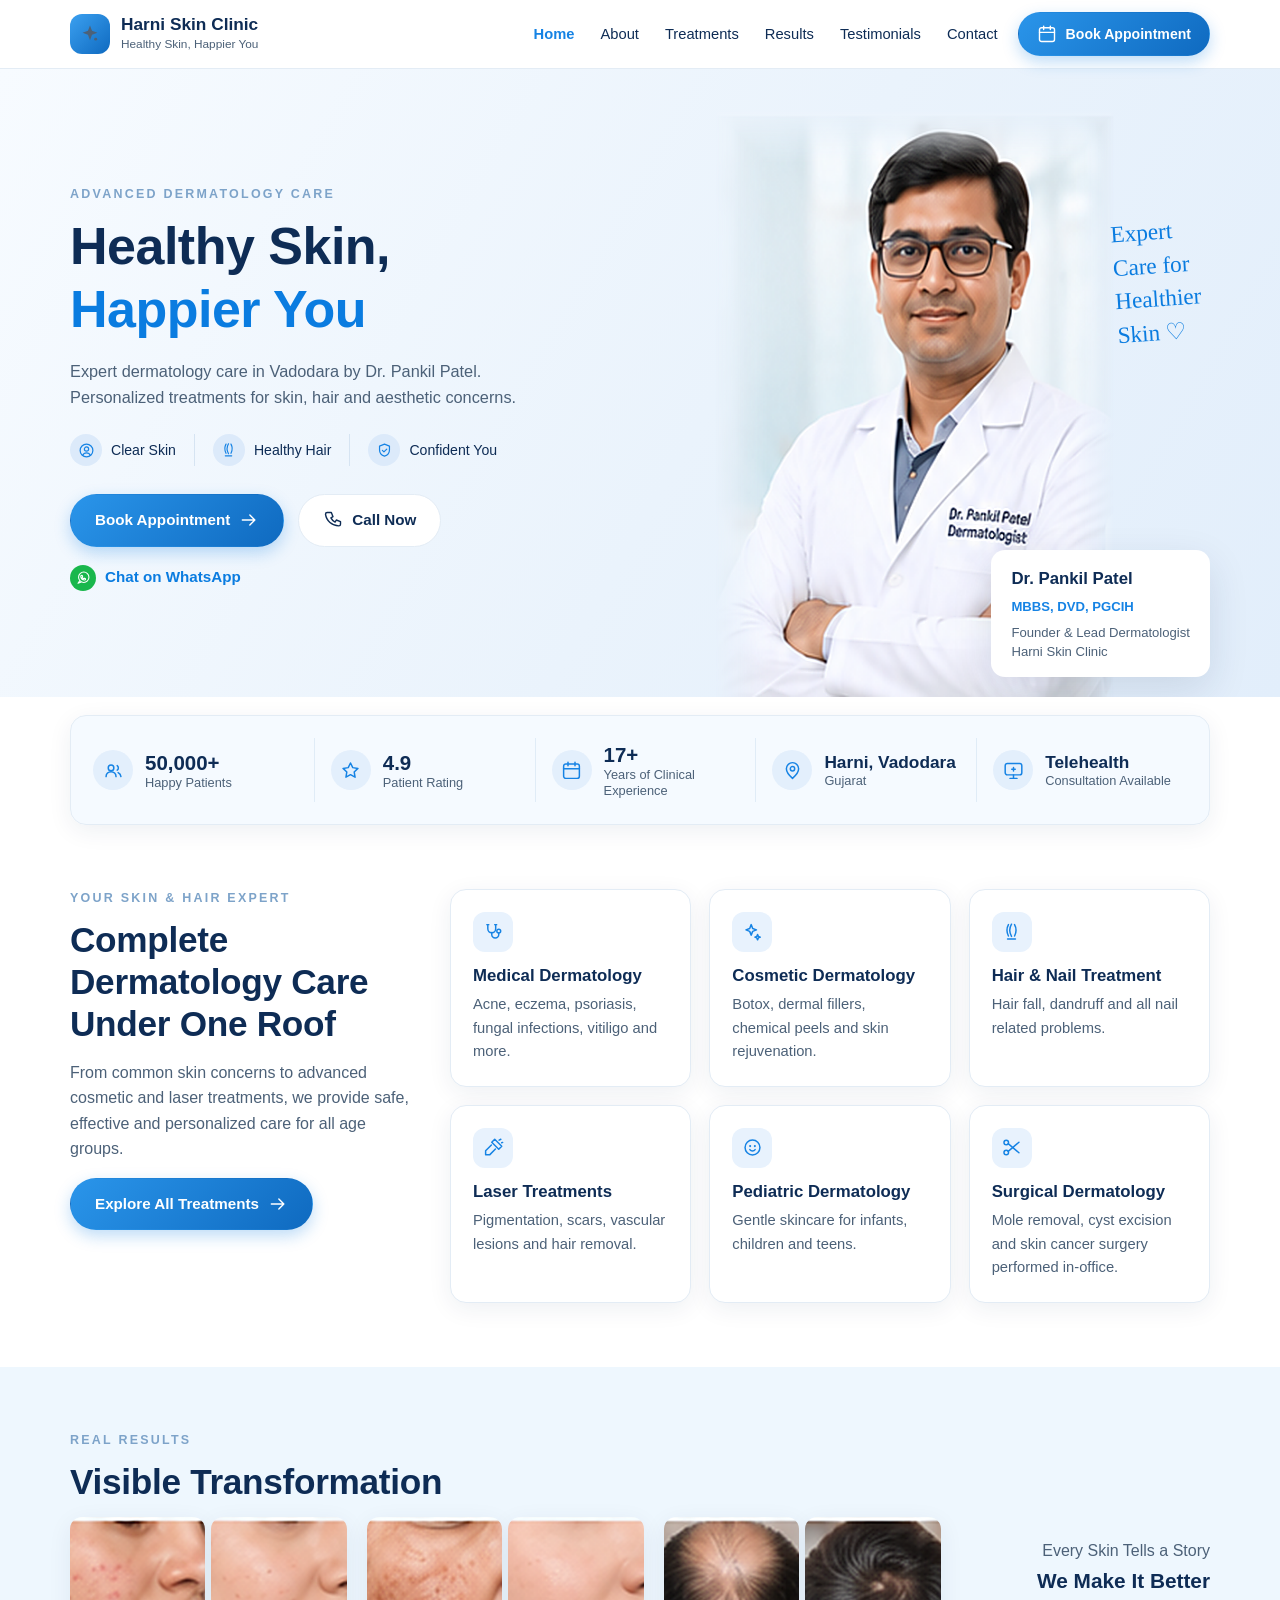
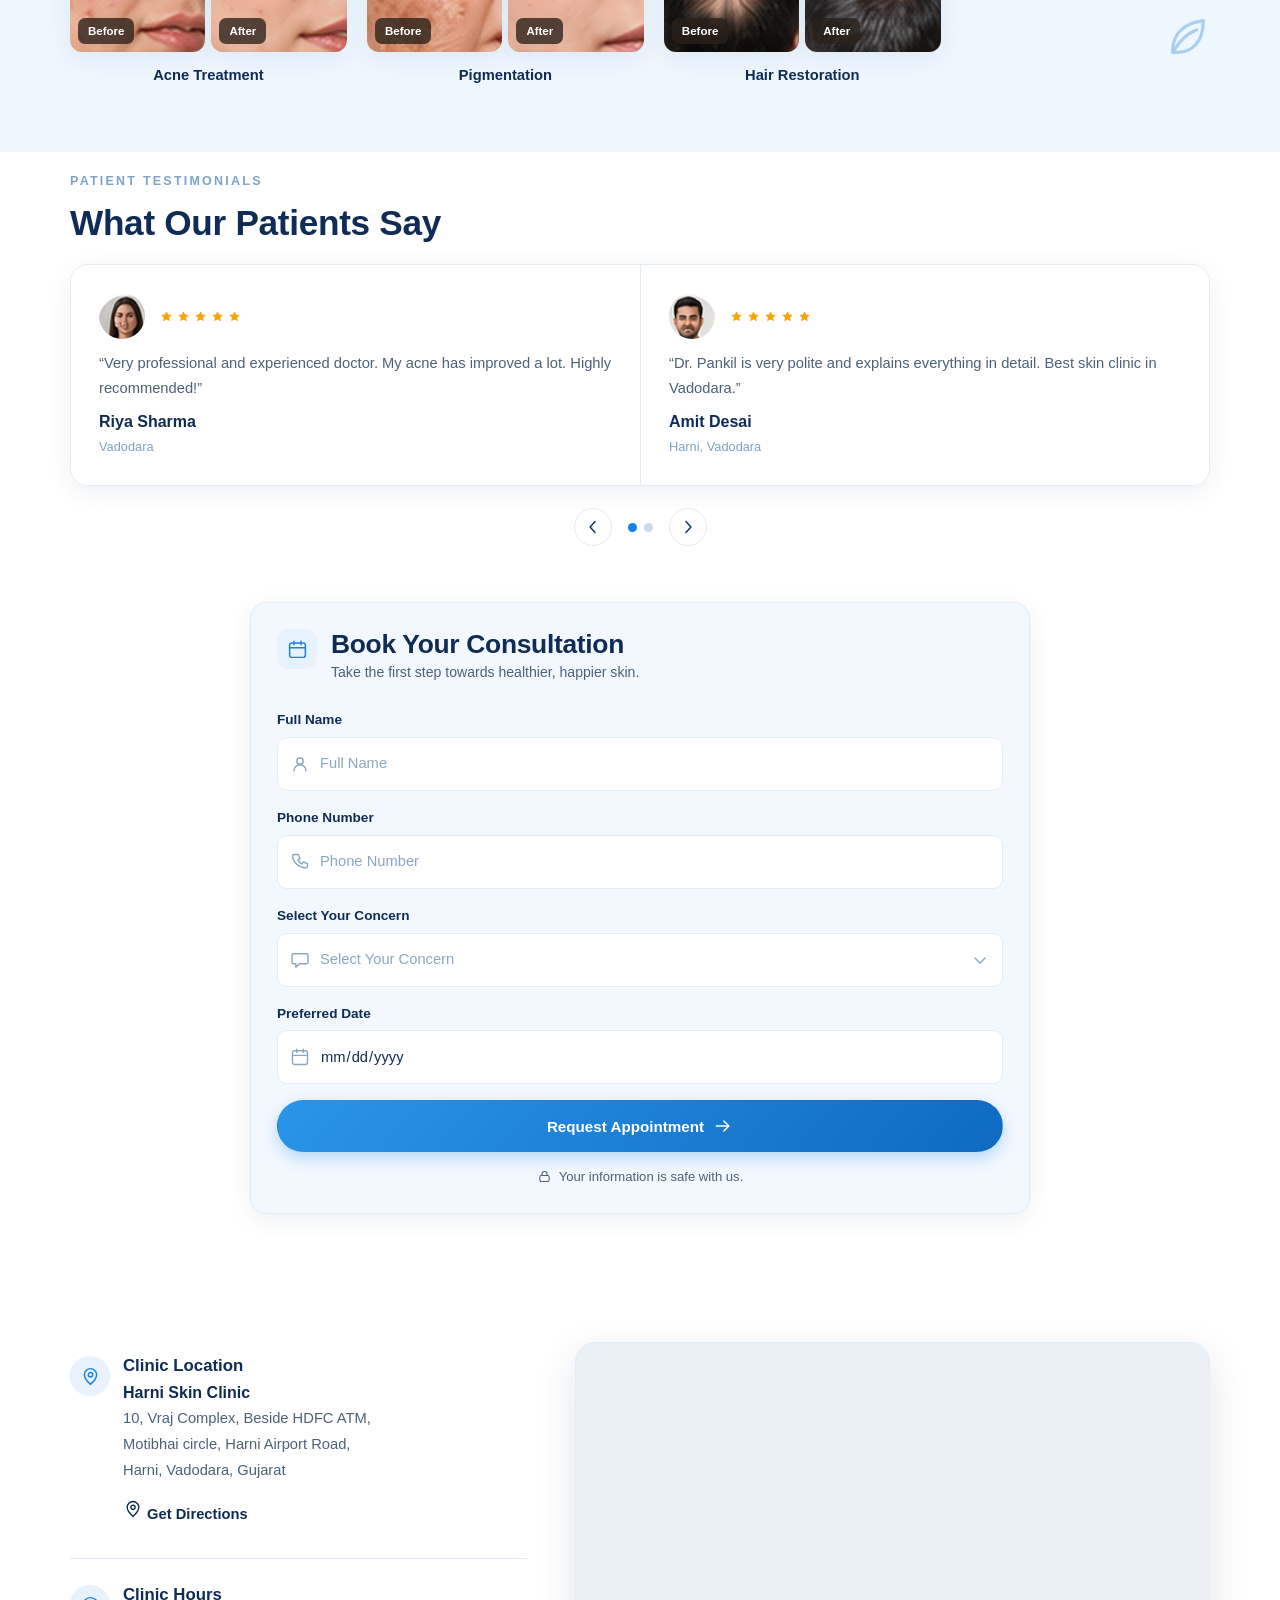
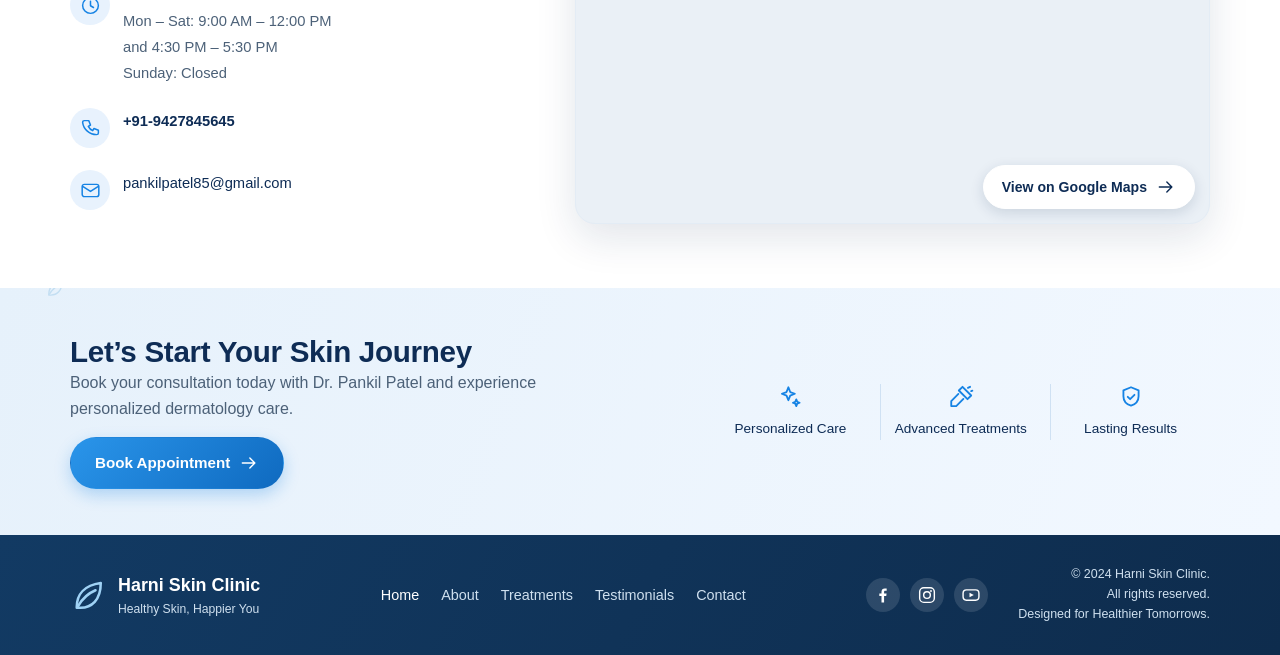
==== commit b8a17d5e: "create TWO completely separate vertical sections: in home page" ====
--- a/harni-skin-clinic/index.html
+++ b/harni-skin-clinic/index.html
@@ -515,178 +515,183 @@
           </div>
         </div>
       </section>
-      <section class="section">
-        <div class="container grid grid-2 grid-wide">
-          <div>
-            <p class="eyebrow">Patient Testimonials</p>
-            <h2 class="section-title">What Our Patients Say</h2>
-            <div data-slider>
-              <div class="slider">
-                <div class="slider-track">
-                  <div class="slide">
-                    <div class="grid grid-2">
-                      <article class="card">
-                        <div class="t-head">
-                          <img
-                            src="assets/images/patient-1.png"
-                            alt="Patient Riya Sharma"
-                            loading="lazy"
-                            width="46"
-                            height="46"
-                          />
-                          <div class="stars" aria-label="Rated 5 out of 5">
-                            <svg class="i" aria-hidden="true">
-                              <use href="#i-star"></use></svg
-                            ><svg class="i" aria-hidden="true">
-                              <use href="#i-star"></use></svg
-                            ><svg class="i" aria-hidden="true">
-                              <use href="#i-star"></use></svg
-                            ><svg class="i" aria-hidden="true">
-                              <use href="#i-star"></use></svg
-                            ><svg class="i" aria-hidden="true">
-                              <use href="#i-star"></use>
-                            </svg>
-                          </div>
+      <section
+        class="section home-testimonials home-reviews-section"
+        aria-labelledby="home-testimonials-title"
+      >
+        <div class="container">
+          <p class="eyebrow">Patient Testimonials</p>
+          <h2 class="section-title" id="home-testimonials-title">
+            What Our Patients Say
+          </h2>
+          <div data-slider>
+            <div class="slider">
+              <div class="slider-track">
+                <div class="slide">
+                  <div class="grid grid-2">
+                    <article class="card">
+                      <div class="t-head">
+                        <img
+                          src="assets/images/patient-1.png"
+                          alt="Patient Riya Sharma"
+                          loading="lazy"
+                          width="46"
+                          height="46"
+                        />
+                        <div class="stars" aria-label="Rated 5 out of 5">
+                          <svg class="i" aria-hidden="true">
+                            <use href="#i-star"></use></svg
+                          ><svg class="i" aria-hidden="true">
+                            <use href="#i-star"></use></svg
+                          ><svg class="i" aria-hidden="true">
+                            <use href="#i-star"></use></svg
+                          ><svg class="i" aria-hidden="true">
+                            <use href="#i-star"></use></svg
+                          ><svg class="i" aria-hidden="true">
+                            <use href="#i-star"></use>
+                          </svg>
                         </div>
-                        <p>
-                          &ldquo;Very professional and experienced doctor. My
-                          acne has improved a lot. Highly recommended!&rdquo;
-                        </p>
-                        <b>Riya Sharma</b><small>Vadodara</small>
-                      </article>
-                      <article class="card">
-                        <div class="t-head">
-                          <img
-                            src="assets/images/patient-2.png"
-                            alt="Patient Amit Desai"
-                            loading="lazy"
-                            width="46"
-                            height="46"
-                          />
-                          <div class="stars" aria-label="Rated 5 out of 5">
-                            <svg class="i" aria-hidden="true">
-                              <use href="#i-star"></use></svg
-                            ><svg class="i" aria-hidden="true">
-                              <use href="#i-star"></use></svg
-                            ><svg class="i" aria-hidden="true">
-                              <use href="#i-star"></use></svg
-                            ><svg class="i" aria-hidden="true">
-                              <use href="#i-star"></use></svg
-                            ><svg class="i" aria-hidden="true">
-                              <use href="#i-star"></use>
-                            </svg>
-                          </div>
+                      </div>
+                      <p>
+                        &ldquo;Very professional and experienced doctor. My acne
+                        has improved a lot. Highly recommended!&rdquo;
+                      </p>
+                      <b>Riya Sharma</b><small>Vadodara</small>
+                    </article>
+                    <article class="card">
+                      <div class="t-head">
+                        <img
+                          src="assets/images/patient-2.png"
+                          alt="Patient Amit Desai"
+                          loading="lazy"
+                          width="46"
+                          height="46"
+                        />
+                        <div class="stars" aria-label="Rated 5 out of 5">
+                          <svg class="i" aria-hidden="true">
+                            <use href="#i-star"></use></svg
+                          ><svg class="i" aria-hidden="true">
+                            <use href="#i-star"></use></svg
+                          ><svg class="i" aria-hidden="true">
+                            <use href="#i-star"></use></svg
+                          ><svg class="i" aria-hidden="true">
+                            <use href="#i-star"></use></svg
+                          ><svg class="i" aria-hidden="true">
+                            <use href="#i-star"></use>
+                          </svg>
                         </div>
-                        <p>
-                          &ldquo;Dr. Pankil is very polite and explains
-                          everything in detail. Best skin clinic in
-                          Vadodara.&rdquo;
-                        </p>
-                        <b>Amit Desai</b><small>Harni, Vadodara</small>
-                      </article>
-                    </div>
-                  </div>
-                  <div class="slide">
-                    <div class="grid grid-2">
-                      <article class="card">
-                        <div class="t-head">
-                          <img
-                            src="assets/images/patient-1.png"
-                            alt="Patient Neha Joshi"
-                            loading="lazy"
-                            width="46"
-                            height="46"
-                          />
-                          <div class="stars" aria-label="Rated 5 out of 5">
-                            <svg class="i" aria-hidden="true">
-                              <use href="#i-star"></use></svg
-                            ><svg class="i" aria-hidden="true">
-                              <use href="#i-star"></use></svg
-                            ><svg class="i" aria-hidden="true">
-                              <use href="#i-star"></use></svg
-                            ><svg class="i" aria-hidden="true">
-                              <use href="#i-star"></use></svg
-                            ><svg class="i" aria-hidden="true">
-                              <use href="#i-star"></use>
-                            </svg>
-                          </div>
-                        </div>
-                        <p>
-                          &ldquo;My daughter's eczema was treated with so much
-                          patience and care. The clinic is clean and well
-                          organized.&rdquo;
-                        </p>
-                        <b>Neha Joshi</b><small>Waghodia Road</small>
-                      </article>
-                      <article class="card">
-                        <div class="t-head">
-                          <img
-                            src="assets/images/patient-2.png"
-                            alt="Patient Rahul Mehta"
-                            loading="lazy"
-                            width="46"
-                            height="46"
-                          />
-                          <div class="stars" aria-label="Rated 5 out of 5">
-                            <svg class="i" aria-hidden="true">
-                              <use href="#i-star"></use></svg
-                            ><svg class="i" aria-hidden="true">
-                              <use href="#i-star"></use></svg
-                            ><svg class="i" aria-hidden="true">
-                              <use href="#i-star"></use></svg
-                            ><svg class="i" aria-hidden="true">
-                              <use href="#i-star"></use></svg
-                            ><svg class="i" aria-hidden="true">
-                              <use href="#i-star"></use>
-                            </svg>
-                          </div>
-                        </div>
-                        <p>
-                          &ldquo;I took laser hair reduction sessions here. The
-                          results were excellent and the staff made me feel
-                          comfortable.&rdquo;
-                        </p>
-                        <b>Rahul Mehta</b><small>Karelibaug</small>
-                      </article>
-                    </div>
+                      </div>
+                      <p>
+                        &ldquo;Dr. Pankil is very polite and explains everything
+                        in detail. Best skin clinic in Vadodara.&rdquo;
+                      </p>
+                      <b>Amit Desai</b><small>Harni, Vadodara</small>
+                    </article>
                   </div>
                 </div>
-              </div>
-              <div class="slider-nav">
-                <button
-                  class="prev"
-                  type="button"
-                  aria-label="Previous testimonials"
-                >
-                  <svg class="i" aria-hidden="true">
-                    <use href="#i-chev-left"></use>
-                  </svg>
-                </button>
-                <div
-                  class="dots"
-                  role="tablist"
-                  aria-label="Choose testimonial group"
-                ></div>
-                <button
-                  class="next"
-                  type="button"
-                  aria-label="Next testimonials"
-                >
-                  <svg class="i" aria-hidden="true">
-                    <use href="#i-chev-right"></use>
-                  </svg>
-                </button>
-              </div>
-            </div>
-          </div>
-          <div class="panel">
+                <div class="slide">
+                  <div class="grid grid-2">
+                    <article class="card">
+                      <div class="t-head">
+                        <img
+                          src="assets/images/patient-1.png"
+                          alt="Patient Neha Joshi"
+                          loading="lazy"
+                          width="46"
+                          height="46"
+                        />
+                        <div class="stars" aria-label="Rated 5 out of 5">
+                          <svg class="i" aria-hidden="true">
+                            <use href="#i-star"></use></svg
+                          ><svg class="i" aria-hidden="true">
+                            <use href="#i-star"></use></svg
+                          ><svg class="i" aria-hidden="true">
+                            <use href="#i-star"></use></svg
+                          ><svg class="i" aria-hidden="true">
+                            <use href="#i-star"></use></svg
+                          ><svg class="i" aria-hidden="true">
+                            <use href="#i-star"></use>
+                          </svg>
+                        </div>
+                      </div>
+                      <p>
+                        &ldquo;My daughter's eczema was treated with so much
+                        patience and care. The clinic is clean and well
+                        organized.&rdquo;
+                      </p>
+                      <b>Neha Joshi</b><small>Waghodia Road</small>
+                    </article>
+                    <article class="card">
+                      <div class="t-head">
+                        <img
+                          src="assets/images/patient-2.png"
+                          alt="Patient Rahul Mehta"
+                          loading="lazy"
+                          width="46"
+                          height="46"
+                        />
+                        <div class="stars" aria-label="Rated 5 out of 5">
+                          <svg class="i" aria-hidden="true">
+                            <use href="#i-star"></use></svg
+                          ><svg class="i" aria-hidden="true">
+                            <use href="#i-star"></use></svg
+                          ><svg class="i" aria-hidden="true">
+                            <use href="#i-star"></use></svg
+                          ><svg class="i" aria-hidden="true">
+                            <use href="#i-star"></use></svg
+                          ><svg class="i" aria-hidden="true">
+                            <use href="#i-star"></use>
+                          </svg>
+                        </div>
+                      </div>
+                      <p>
+                        &ldquo;I took laser hair reduction sessions here. The
+                        results were excellent and the staff made me feel
+                        comfortable.&rdquo;
+                      </p>
+                      <b>Rahul Mehta</b><small>Karelibaug</small>
+                    </article>
+                  </div>
+                </div>
+              </div>
+            </div>
+            <div class="slider-nav">
+              <button
+                class="prev"
+                type="button"
+                aria-label="Previous testimonials"
+              >
+                <svg class="i" aria-hidden="true">
+                  <use href="#i-chev-left"></use>
+                </svg>
+              </button>
+              <div
+                class="dots"
+                role="tablist"
+                aria-label="Choose testimonial group"
+              ></div>
+              <button class="next" type="button" aria-label="Next testimonials">
+                <svg class="i" aria-hidden="true">
+                  <use href="#i-chev-right"></use>
+                </svg>
+              </button>
+            </div>
+          </div>
+        </div>
+      </section>
+      <section class="section home-appointment-section">
+        <div class="container">
+          <section
+            class="panel home-appointment"
+            aria-labelledby="home-appointment-title"
+          >
             <div class="form-head">
               <span class="badge"
                 ><svg class="i" aria-hidden="true">
                   <use href="#i-calendar"></use></svg
               ></span>
               <div>
-                <h2>Book Your Consultation</h2>
+                <h2 id="home-appointment-title">Book Your Consultation</h2>
                 <p>Take the first step towards healthier, happier skin.</p>
               </div>
             </div>
@@ -792,7 +797,7 @@
                 Your information is safe with us.
               </p>
             </form>
-          </div>
+          </section>
         </div>
       </section>
       <section class="section location-section">
--- a/harni-skin-clinic/css/style.css
+++ b/harni-skin-clinic/css/style.css
@@ -708,6 +708,99 @@
 }
 
 /* ---------- testimonials ---------- */
+.home-testimonials {
+  min-width: 0;
+  padding: 20px 0 12px;
+}
+
+.home-reviews-section {
+  padding-bottom: 28px;
+}
+
+.home-appointment-section {
+  padding-top: 28px;
+}
+
+.home-appointment-section .container {
+  max-width: 820px;
+}
+
+.home-testimonials .section-title {
+  margin-bottom: 20px;
+}
+
+.home-testimonials .slider {
+  border: 1px solid var(--line);
+  border-radius: 18px;
+  background: var(--white);
+  box-shadow: var(--shadow);
+}
+
+.home-testimonials .slide>.grid {
+  gap: 0;
+}
+
+.home-testimonials .card {
+  min-width: 0;
+  height: 100%;
+  border: 0;
+  border-radius: 0;
+  box-shadow: none;
+  padding: 28px;
+}
+
+.home-testimonials .card+.card {
+  border-left: 1px solid var(--line);
+}
+
+.home-testimonials .card p {
+  line-height: 1.7;
+  margin-bottom: 8px;
+}
+
+.home-testimonials .card b,
+.home-testimonials .card small {
+  display: block;
+}
+
+.home-testimonials .card b {
+  color: var(--dark);
+}
+
+.home-testimonials .card small {
+  color: #7da3c9;
+}
+
+.home-appointment {
+  min-width: 0;
+  background: #f1f7fe;
+  border-radius: 20px;
+  padding: 32px;
+  box-shadow: var(--shadow);
+}
+
+.home-appointment .form-head {
+  align-items: flex-start;
+  margin-bottom: 26px;
+}
+
+.home-appointment .form-head h2 {
+  font-size: clamp(1.35rem, 2.2vw, 1.65rem);
+}
+
+.home-appointment .field {
+  margin-bottom: 16px;
+}
+
+.home-appointment .field input,
+.home-appointment .field select {
+  min-height: 54px;
+}
+
+.home-appointment .btn-block {
+  min-height: 52px;
+}
+
 .slider {
   overflow: hidden;
 }
@@ -1442,6 +1535,10 @@
     padding-top: 24px;
   }
 
+  .home-testimonials {
+    padding-top: 0;
+  }
+
   .hero-copy {
     padding-bottom: 8px;
     max-width: none;
@@ -1543,6 +1640,25 @@
   .container {
     padding-left: 16px;
     padding-right: 16px;
+  }
+
+  .home-reviews-section,
+  .home-appointment-section {
+    padding-top: 34px;
+    padding-bottom: 34px;
+  }
+
+  .home-testimonials .card {
+    padding: 22px 20px;
+  }
+
+  .home-testimonials .card+.card {
+    border-left: 0;
+    border-top: 1px solid var(--line);
+  }
+
+  .home-appointment {
+    padding: 24px 20px;
   }
 
   .hero-features {
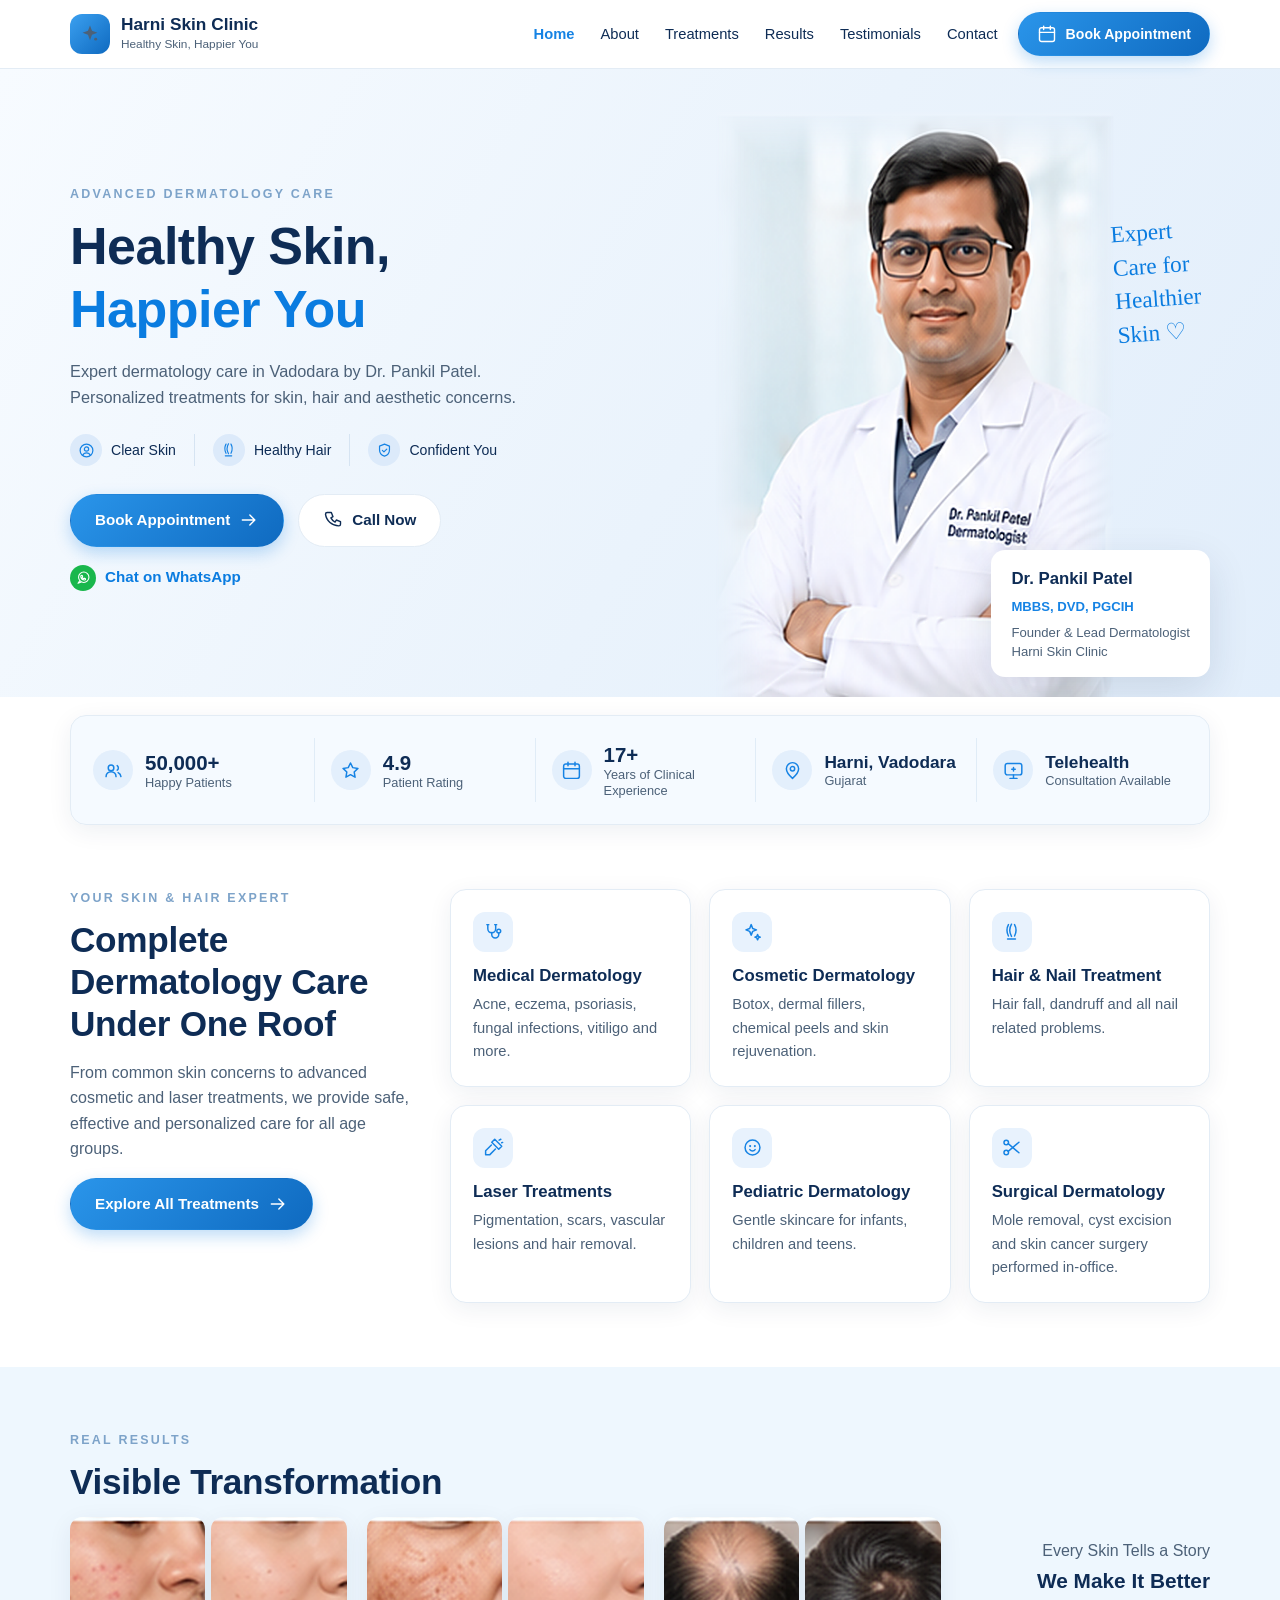
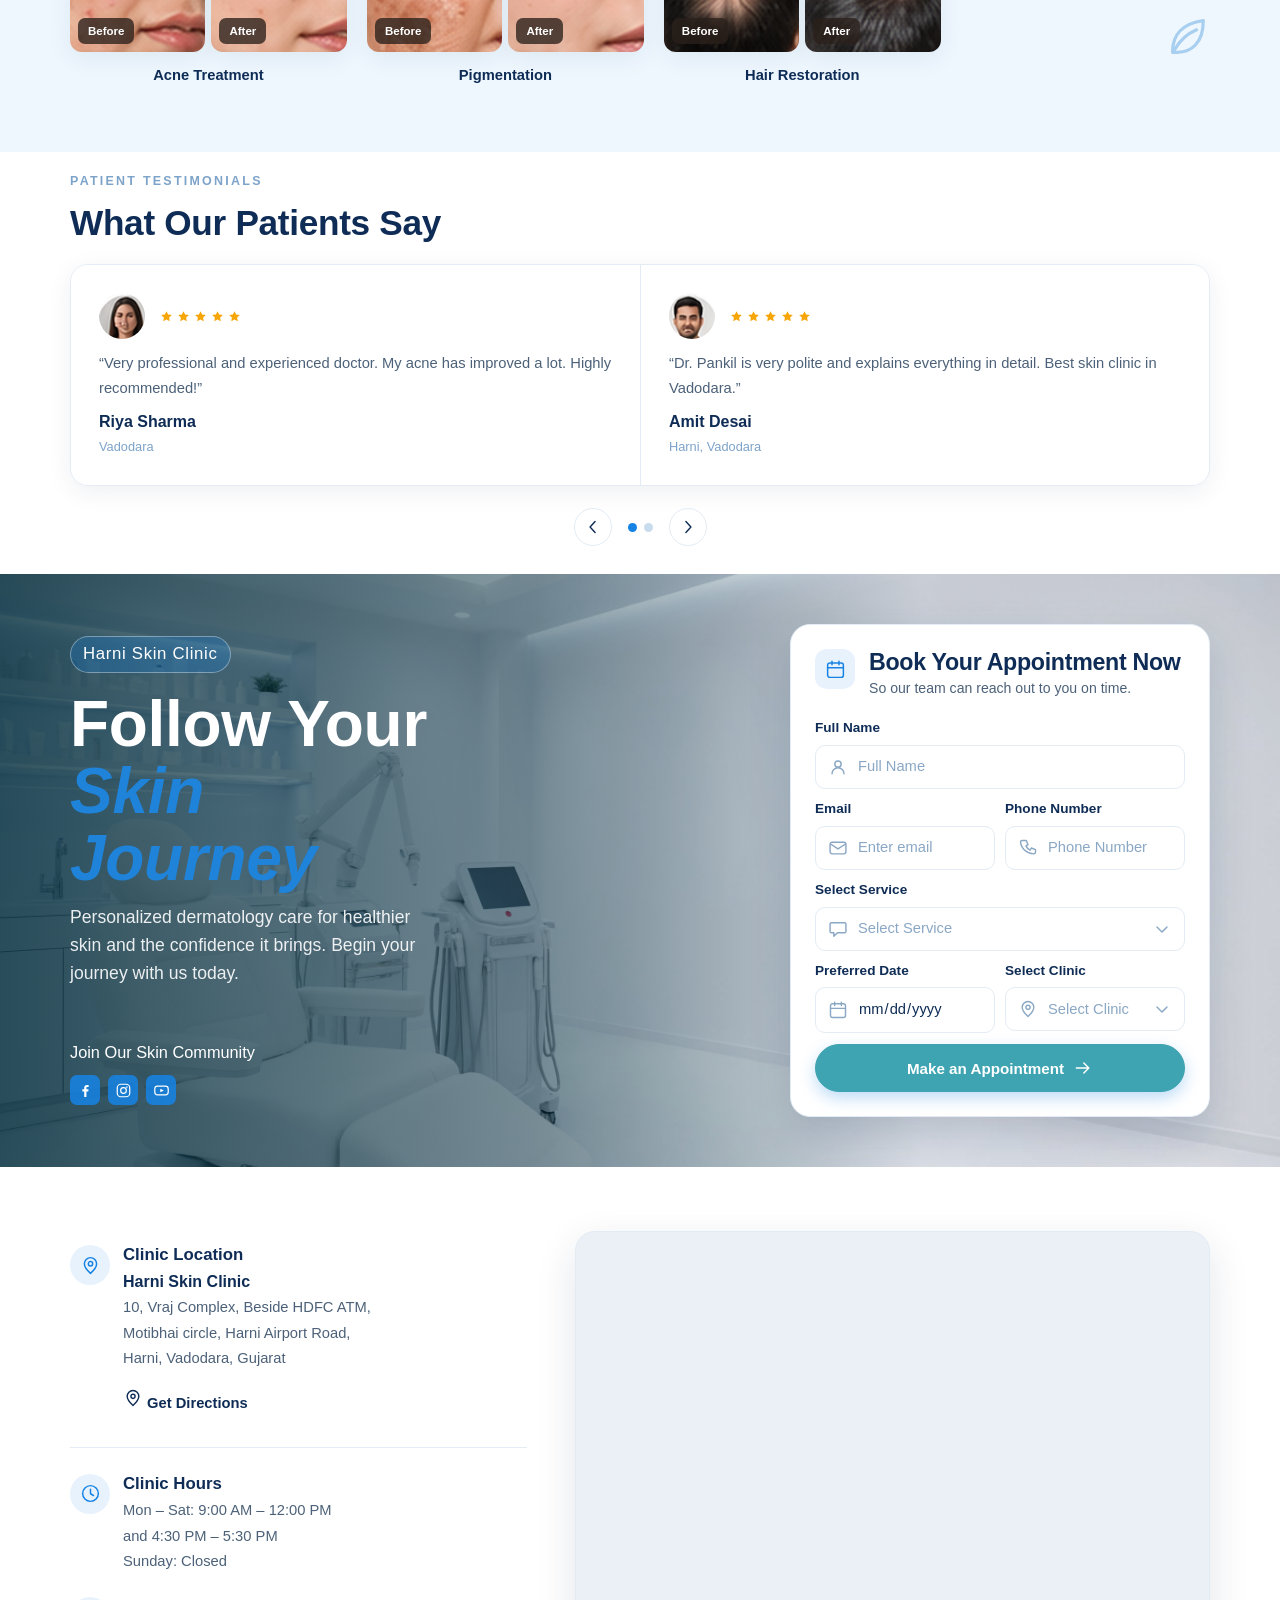
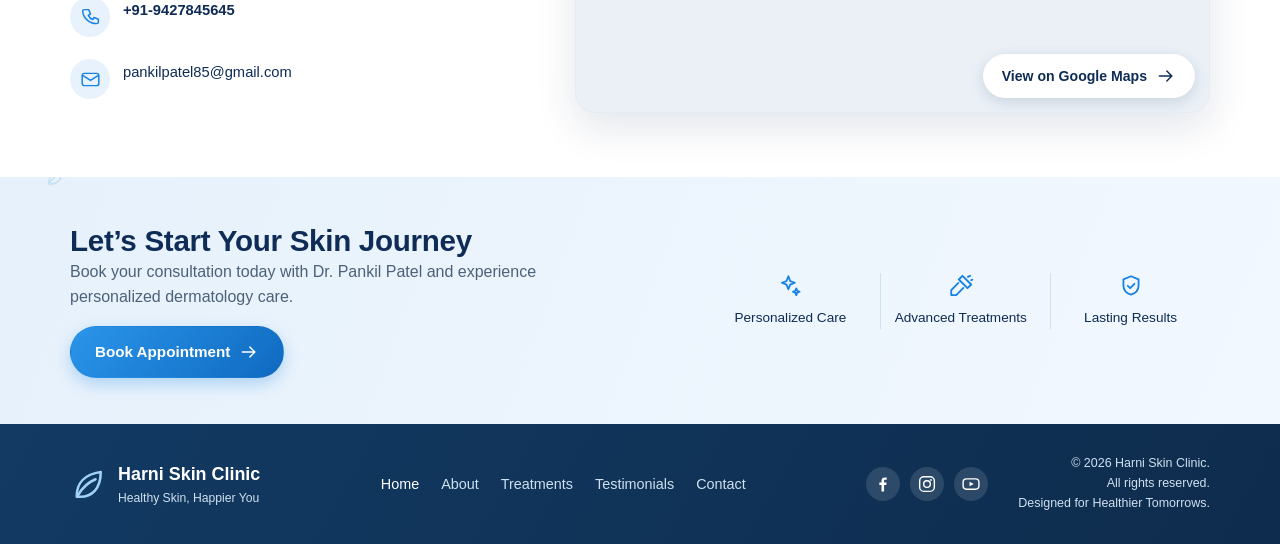
==== commit 7fe5c88c: "update consultation section layout, form fields" ====
--- a/harni-skin-clinic/index.html
+++ b/harni-skin-clinic/index.html
@@ -681,6 +681,41 @@
       </section>
       <section class="section home-appointment-section">
         <div class="container">
+          <div class="home-appointment-copy">
+            <span class="home-appointment-kicker">Harni Skin Clinic</span>
+            <h2>Follow Your <em>Skin Journey</em></h2>
+            <p>
+              Personalized dermatology care for healthier skin and the
+              confidence it brings. Begin your journey with us today.
+            </p>
+            <p class="home-social-label">Join Our Skin Community</p>
+            <div class="home-social" aria-label="Social media links">
+              <a
+                href="https://www.facebook.com/"
+                target="_blank"
+                rel="noopener"
+                aria-label="Facebook"
+              >
+                <svg class="i" aria-hidden="true"><use href="#i-fb"></use></svg>
+              </a>
+              <a
+                href="https://www.instagram.com/"
+                target="_blank"
+                rel="noopener"
+                aria-label="Instagram"
+              >
+                <svg class="i" aria-hidden="true"><use href="#i-ig"></use></svg>
+              </a>
+              <a
+                href="https://www.youtube.com/"
+                target="_blank"
+                rel="noopener"
+                aria-label="YouTube"
+              >
+                <svg class="i" aria-hidden="true"><use href="#i-yt"></use></svg>
+              </a>
+            </div>
+          </div>
           <section
             class="panel home-appointment"
             aria-labelledby="home-appointment-title"
@@ -691,8 +726,8 @@
                   <use href="#i-calendar"></use></svg
               ></span>
               <div>
-                <h2 id="home-appointment-title">Book Your Consultation</h2>
-                <p>Take the first step towards healthier, happier skin.</p>
+                <h2 id="home-appointment-title">Book Your Appointment Now</h2>
+                <p>So our team can reach out to you on time.</p>
               </div>
             </div>
             <div class="alert" id="homeSuccess" role="status">
@@ -724,6 +759,22 @@
                 <span class="error" role="alert"></span>
               </div>
               <div class="field">
+                <label for="hEmail">Email</label>
+                <div class="input-wrap">
+                  <svg class="i" aria-hidden="true">
+                    <use href="#i-mail"></use></svg
+                  ><input
+                    id="hEmail"
+                    name="email"
+                    type="email"
+                    placeholder="Enter email"
+                    autocomplete="email"
+                    required
+                  />
+                </div>
+                <span class="error" role="alert"></span>
+              </div>
+              <div class="field">
                 <label for="hPhone">Phone Number</label>
                 <div class="input-wrap">
                   <svg class="i" aria-hidden="true">
@@ -740,14 +791,12 @@
                 <span class="error" role="alert"></span>
               </div>
               <div class="field">
-                <label for="hConcern">Select Your Concern</label>
+                <label for="hConcern">Select Service</label>
                 <div class="input-wrap">
                   <svg class="i" aria-hidden="true">
                     <use href="#i-message"></use></svg
                   ><select id="hConcern" name="concern" required>
-                    <option value="" selected disabled>
-                      Select Your Concern
-                    </option>
+                    <option value="" selected disabled>Select Service</option>
                     <option value="Acne & Acne Scars">
                       Acne &amp; Acne Scars
                     </option>
@@ -784,8 +833,23 @@
                 </div>
                 <span class="error" role="alert"></span>
               </div>
+              <div class="field">
+                <label for="hClinic">Select Clinic</label>
+                <div class="input-wrap">
+                  <svg class="i" aria-hidden="true">
+                    <use href="#i-pin"></use></svg
+                  ><select id="hClinic" name="clinic" required>
+                    <option value="" selected disabled>Select Clinic</option>
+                    <option value="Harni Skin Clinic">Harni Skin Clinic</option>
+                  </select>
+                  <svg class="i chev" aria-hidden="true">
+                    <use href="#i-chev-down"></use>
+                  </svg>
+                </div>
+                <span class="error" role="alert"></span>
+              </div>
               <button class="btn btn-primary btn-block" type="submit">
-                Request Appointment
+                Make an Appointment
                 <svg class="i" aria-hidden="true">
                   <use href="#i-arrow"></use>
                 </svg>
@@ -964,7 +1028,7 @@
           ></a>
         </div>
         <p class="copyright">
-          &copy; 2024 Harni Skin Clinic.<br />All rights reserved.<br />Designed
+          &copy; 2026 Harni Skin Clinic.<br />All rights reserved.<br />Designed
           for Healthier Tomorrows.
         </p>
       </div>
--- a/harni-skin-clinic/css/style.css
+++ b/harni-skin-clinic/css/style.css
@@ -718,11 +718,93 @@
 }
 
 .home-appointment-section {
-  padding-top: 28px;
+  position: relative;
+  isolation: isolate;
+  overflow: hidden;
+  background: url("../assets/images/Clinic Contact Banner B.png") center center / cover no-repeat;
+  min-height: 480px;
+  padding: 42px 0;
+}
+
+.home-appointment-section::before {
+  position: absolute;
+  inset: 0;
+  z-index: -1;
+  background: linear-gradient(90deg, rgba(5, 47, 61, .82) 0%, rgba(5, 47, 61, .48) 42%, rgba(226, 239, 251, .08) 72%);
+  content: "";
 }
 
 .home-appointment-section .container {
-  max-width: 820px;
+  position: relative;
+  display: flex;
+  align-items: center;
+  justify-content: space-between;
+  min-height: 396px;
+  max-width: var(--wrap);
+}
+
+.home-appointment-copy {
+  width: min(100%, 410px);
+  color: var(--white);
+  padding: 20px 0;
+}
+
+.home-appointment-kicker {
+  display: inline-block;
+  padding: 4px 12px;
+  border: 1px solid rgba(255, 255, 255, .36);
+  border-radius: 999px;
+  background: rgba(22, 131, 228, .26);
+  font-size: 1.05rem;
+  letter-spacing: .04em;
+}
+
+.home-appointment-copy h2 {
+  max-width: 390px;
+  margin: 18px 0 10px;
+  color: var(--white);
+  font-size: clamp(4rem, 4vw, 3.1rem);
+  line-height: 1.05;
+}
+
+.home-appointment-copy h2 em {
+  display: block;
+  /* color: #d8ef4e; */
+  color: #1f83d9;
+  font-weight: 600;
+}
+
+.home-appointment-copy>p:not(.home-social-label) {
+  max-width: 370px;
+  color: rgba(255, 255, 255, .9);
+  font-size: 1.10rem;
+}
+
+.home-social-label {
+  margin-top: 52px;
+  color: var(--white);
+  font-size: 1.02rem;
+}
+
+.home-social {
+  display: flex;
+  gap: 8px;
+  margin-top: 10px;
+}
+
+.home-social a {
+  width: 30px;
+  height: 30px;
+  display: grid;
+  place-items: center;
+  border-radius: 7px;
+  background: rgba(22, 131, 228, .86);
+  color: var(--white);
+}
+
+.home-social .i {
+  width: 17px;
+  height: 17px;
 }
 
 .home-testimonials .section-title {
@@ -771,34 +853,57 @@
   color: #7da3c9;
 }
 
-.home-appointment {
+.home-appointment.panel {
+  width: min(100%, 420px);
   min-width: 0;
-  background: #f1f7fe;
+  background: var(--white);
   border-radius: 20px;
-  padding: 32px;
-  box-shadow: var(--shadow);
+  padding: 24px;
+  box-shadow: 0 16px 42px rgba(14, 44, 85, .18);
 }
 
 .home-appointment .form-head {
   align-items: flex-start;
-  margin-bottom: 26px;
+  margin-bottom: 18px;
 }
 
 .home-appointment .form-head h2 {
-  font-size: clamp(1.35rem, 2.2vw, 1.65rem);
+  font-size: clamp(1.2rem, 2vw, 1.45rem);
+}
+
+.home-appointment form {
+  display: grid;
+  grid-template-columns: repeat(2, minmax(0, 1fr));
+  column-gap: 10px;
+}
+
+.home-appointment form .field:first-child,
+.home-appointment form .field:nth-child(4),
+.home-appointment form .btn-block,
+.home-appointment form .form-note {
+  grid-column: 1 / -1;
 }
 
 .home-appointment .field {
-  margin-bottom: 16px;
+  margin-bottom: 9px;
 }
 
 .home-appointment .field input,
 .home-appointment .field select {
-  min-height: 54px;
+  min-height: 44px;
+  padding-top: 9px;
+  padding-bottom: 9px;
 }
 
 .home-appointment .btn-block {
-  min-height: 52px;
+  min-height: 46px;
+  margin-top: 2px;
+  background: #3fa4b2;
+  border-color: #3fa4b2;
+}
+
+.home-appointment .form-note {
+  display: none;
 }
 
 .slider {
@@ -1490,6 +1595,22 @@
     padding: 48px 0;
   }
 
+  .home-appointment-section .container {
+    min-height: 0;
+    flex-direction: column;
+    align-items: stretch;
+    gap: 28px;
+  }
+
+  .home-appointment-copy {
+    width: min(100%, 520px);
+    margin: 0 auto;
+  }
+
+  .home-appointment.panel {
+    align-self: center;
+  }
+
   .nav {
     position: fixed;
     inset: 68px 0 auto;
@@ -1661,6 +1782,41 @@
     padding: 24px 20px;
   }
 
+  .home-appointment-section {
+    min-height: 0;
+    background-position: 62% center;
+  }
+
+  .home-appointment-section .container {
+    justify-content: center;
+    min-height: 0;
+    flex-direction: column;
+    align-items: stretch;
+  }
+
+  .home-appointment-copy {
+    width: min(100%, 420px);
+    margin: 0 auto 24px;
+    padding: 0;
+  }
+
+  .home-appointment-copy h2 {
+    font-size: 2rem;
+  }
+
+  .home-social-label {
+    margin-top: 26px;
+  }
+
+  .home-appointment form {
+    grid-template-columns: 1fr;
+  }
+
+  .home-appointment form .field,
+  .home-appointment form .btn-block {
+    grid-column: 1;
+  }
+
   .hero-features {
     gap: 10px 14px;
   }
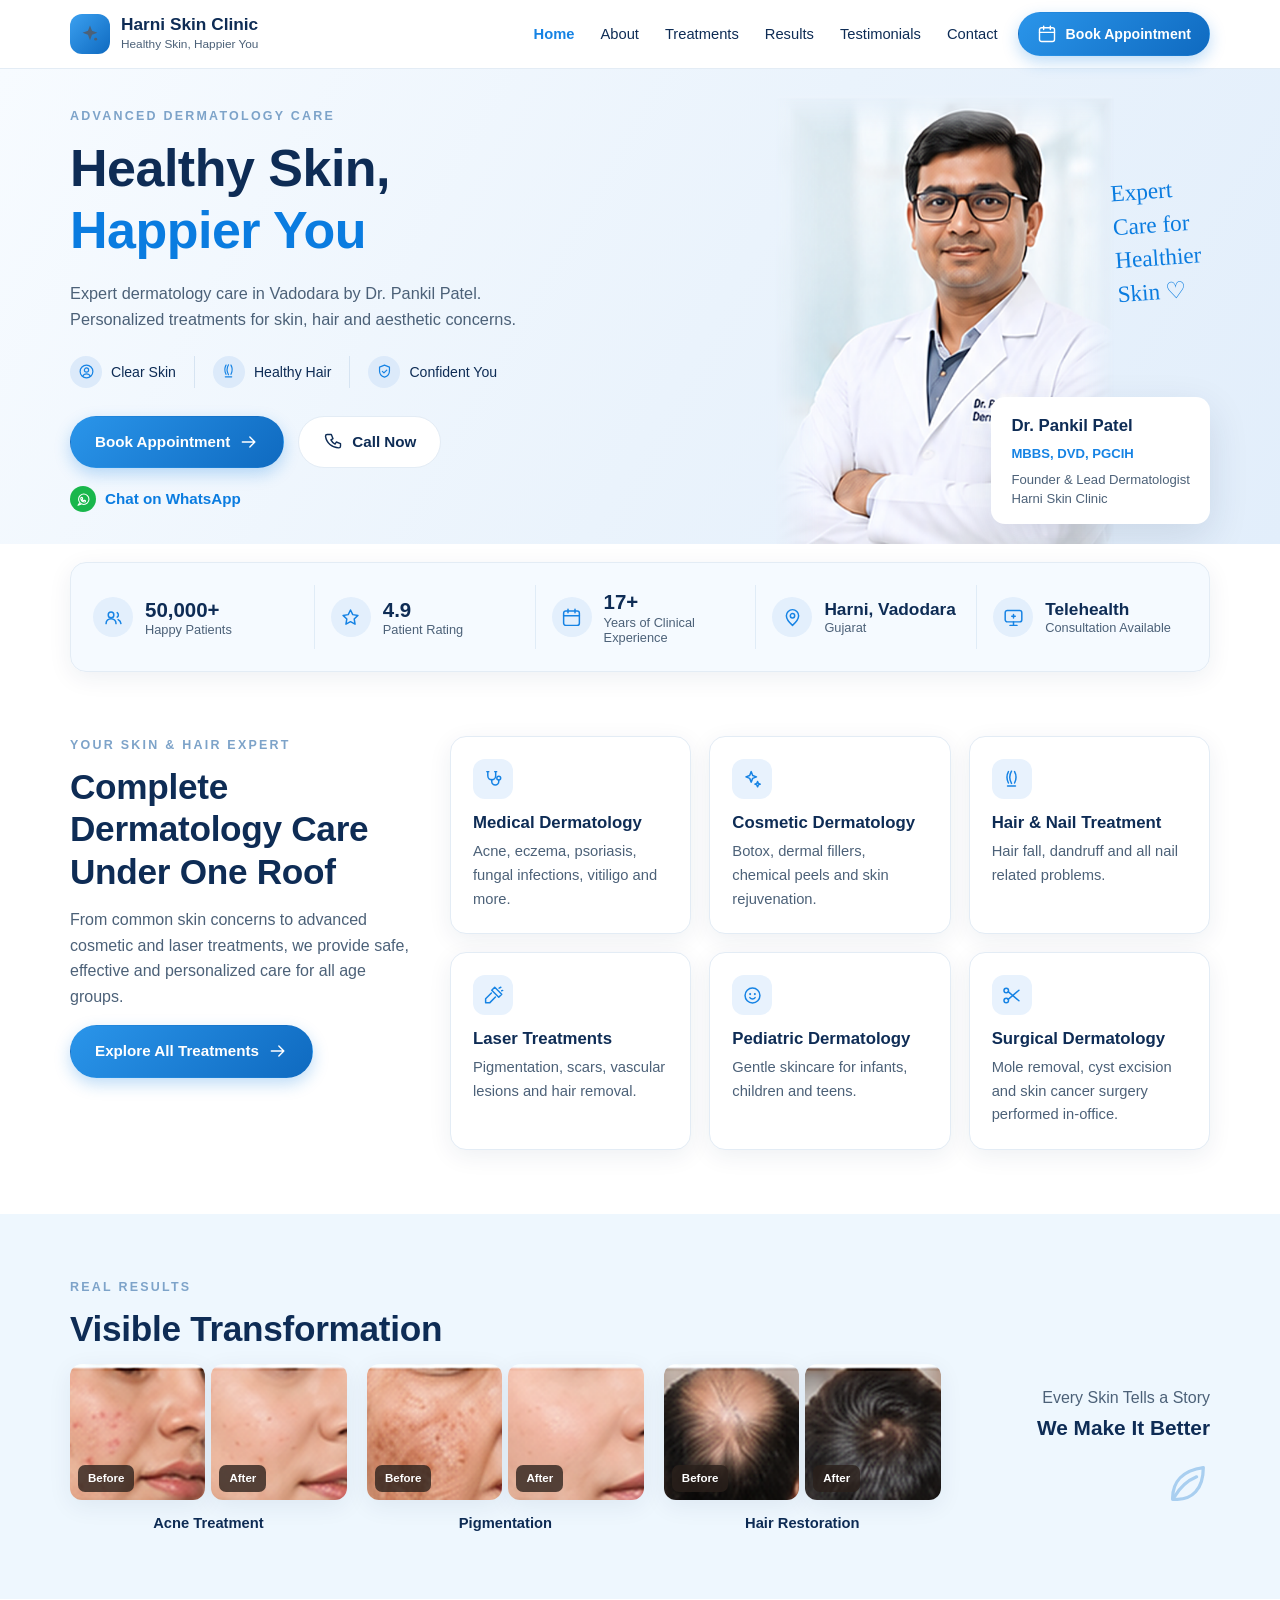
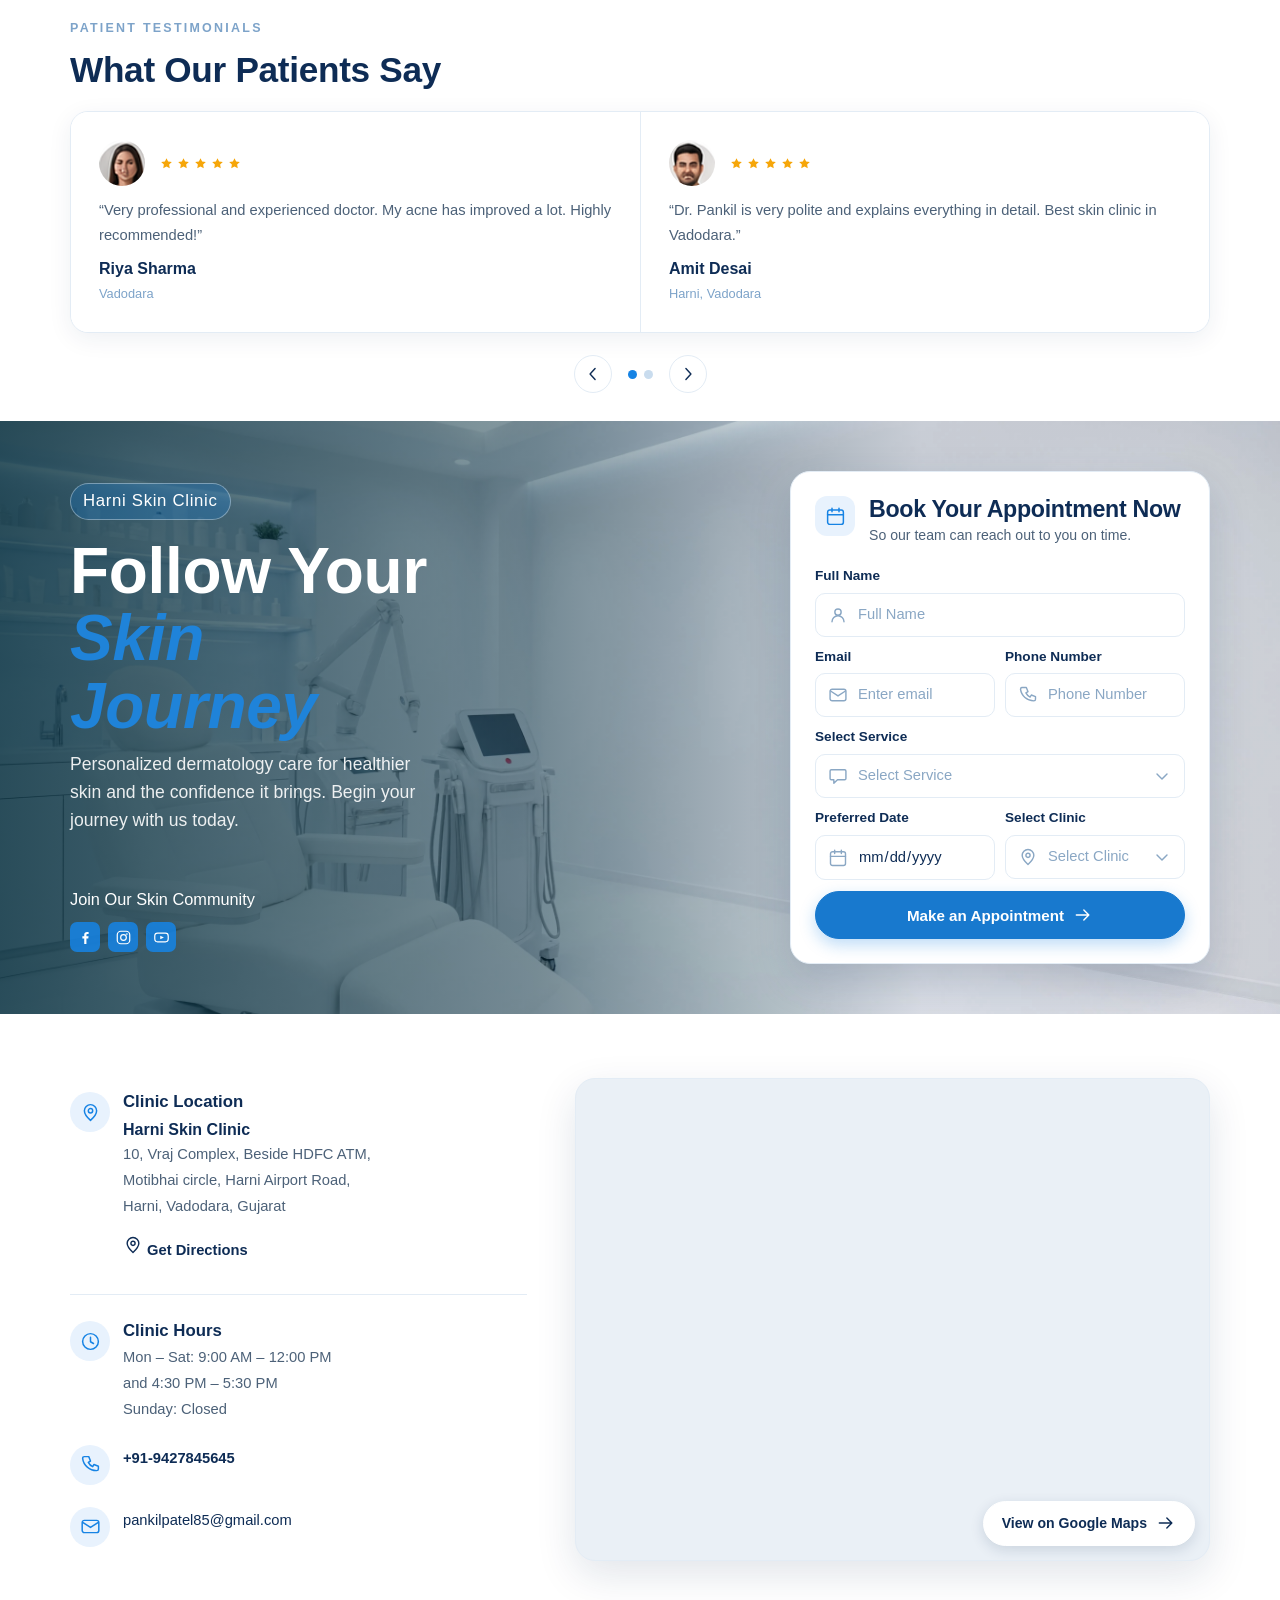
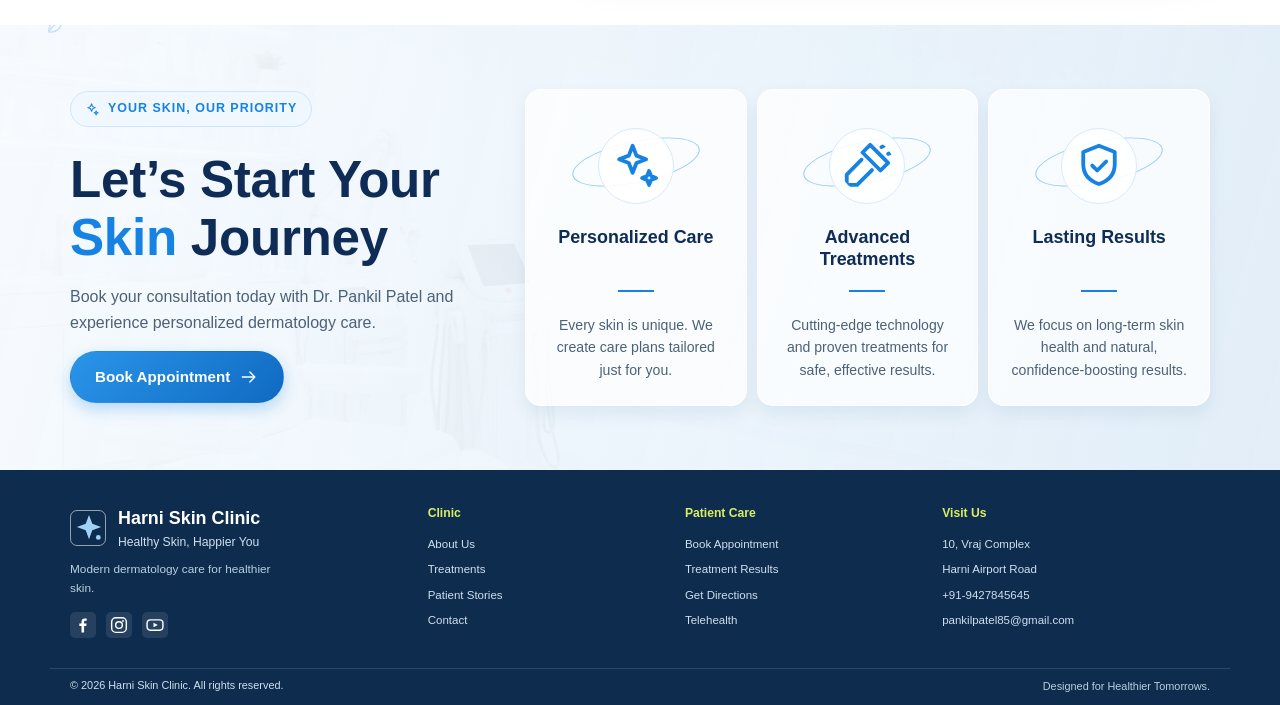
==== commit 7ef18b04: "Updated the Skin Journey section" ====
--- a/harni-skin-clinic/index.html
+++ b/harni-skin-clinic/index.html
@@ -947,19 +947,25 @@
           </div>
         </div>
       </section>
-      <section class="cta">
+      <section class="cta cta-reveal">
         <svg class="i cta-leaf" aria-hidden="true">
           <use href="#i-leaf"></use>
         </svg>
         <div class="container cta-grid">
           <div>
-            <h2>Let&rsquo;s Start Your Skin Journey</h2>
+            <span class="cta-kicker"
+              ><svg class="i" aria-hidden="true">
+                <use href="#i-sparkles"></use>
+              </svg>
+              Your Skin, Our Priority</span
+            >
+            <h2>Let&rsquo;s Start Your <span>Skin</span> Journey</h2>
             <p class="lead">
               Book your consultation today with Dr. Pankil Patel and experience
               personalized dermatology care.
             </p>
             <p class="mt">
-              <a class="btn btn-primary" href="appointment.html"
+              <a class="btn btn-primary cta-button" href="appointment.html"
                 >Book Appointment
                 <svg class="i" aria-hidden="true">
                   <use href="#i-arrow"></use></svg
@@ -967,23 +973,38 @@
             </p>
           </div>
           <div class="cta-points">
-            <div>
+            <div class="cta-point">
               <svg class="i" aria-hidden="true">
                 <use href="#i-sparkles"></use>
               </svg>
-              Personalized Care
-            </div>
-            <div>
+              <strong>Personalized Care</strong>
+              <span class="cta-rule"></span>
+              <p>
+                Every skin is unique. We create care plans tailored just for
+                you.
+              </p>
+            </div>
+            <div class="cta-point">
               <svg class="i" aria-hidden="true">
                 <use href="#i-laser"></use>
               </svg>
-              Advanced Treatments
-            </div>
-            <div>
+              <strong>Advanced Treatments</strong>
+              <span class="cta-rule"></span>
+              <p>
+                Cutting-edge technology and proven treatments for safe,
+                effective results.
+              </p>
+            </div>
+            <div class="cta-point">
               <svg class="i" aria-hidden="true">
                 <use href="#i-shield"></use>
               </svg>
-              Lasting Results
+              <strong>Lasting Results</strong>
+              <span class="cta-rule"></span>
+              <p>
+                We focus on long-term skin health and natural,
+                confidence-boosting results.
+              </p>
             </div>
           </div>
         </div>
@@ -991,46 +1012,70 @@
     </main>
     <footer class="site-footer">
       <div class="container footer-inner">
-        <div class="footer-logo">
-          <svg class="i" aria-hidden="true"><use href="#i-leaf"></use></svg
-          ><span
-            ><b>Harni Skin Clinic</b
-            ><span>Healthy Skin, Happier You</span></span
-          >
+        <div class="footer-brand">
+          <div class="footer-logo">
+            <span class="footer-logo-mark">
+              <svg class="i" aria-hidden="true"><use href="#i-logo"></use></svg>
+            </span>
+            <span
+              ><b>Harni Skin Clinic</b
+              ><span>Healthy Skin, Happier You</span></span
+            >
+          </div>
+          <p class="footer-tagline">
+            Modern dermatology care for healthier skin.
+          </p>
+          <div class="social" aria-label="Social media links">
+            <a
+              href="https://www.facebook.com/"
+              target="_blank"
+              rel="noopener"
+              aria-label="Facebook"
+              ><svg class="i" aria-hidden="true"><use href="#i-fb"></use></svg
+            ></a>
+            <a
+              href="https://www.instagram.com/"
+              target="_blank"
+              rel="noopener"
+              aria-label="Instagram"
+              ><svg class="i" aria-hidden="true"><use href="#i-ig"></use></svg
+            ></a>
+            <a
+              href="https://www.youtube.com/"
+              target="_blank"
+              rel="noopener"
+              aria-label="YouTube"
+              ><svg class="i" aria-hidden="true"><use href="#i-yt"></use></svg
+            ></a>
+          </div>
         </div>
-        <nav class="footer-nav" aria-label="Footer navigation">
-          <a href="index.html" class="active" aria-current="page">Home</a
-          ><a href="about.html">About</a><a href="treatments.html">Treatments</a
-          ><a href="testimonials.html">Testimonials</a
-          ><a href="contact.html">Contact</a>
+        <nav class="footer-column" aria-label="Clinic information">
+          <strong>Clinic</strong>
+          <a href="about.html">About Us</a>
+          <a href="treatments.html">Treatments</a>
+          <a href="testimonials.html">Patient Stories</a>
+          <a href="contact.html">Contact</a>
         </nav>
-        <div class="social">
-          <a
-            href="https://www.facebook.com/"
-            target="_blank"
-            rel="noopener"
-            aria-label="Facebook"
-            ><svg class="i" aria-hidden="true"><use href="#i-fb"></use></svg
-          ></a>
-          <a
-            href="https://www.instagram.com/"
-            target="_blank"
-            rel="noopener"
-            aria-label="Instagram"
-            ><svg class="i" aria-hidden="true"><use href="#i-ig"></use></svg
-          ></a>
-          <a
-            href="https://www.youtube.com/"
-            target="_blank"
-            rel="noopener"
-            aria-label="YouTube"
-            ><svg class="i" aria-hidden="true"><use href="#i-yt"></use></svg
-          ></a>
+        <nav class="footer-column" aria-label="Patient links">
+          <strong>Patient Care</strong>
+          <a href="appointment.html">Book Appointment</a>
+          <a href="results.html">Treatment Results</a>
+          <a href="contact.html">Get Directions</a>
+          <a href="appointment.html">Telehealth</a>
+        </nav>
+        <div class="footer-column footer-contact">
+          <strong>Visit Us</strong>
+          <span>10, Vraj Complex</span>
+          <span>Harni Airport Road</span>
+          <a href="tel:+919427845645">+91-9427845645</a>
+          <a href="mailto:pankilpatel85@gmail.com">pankilpatel85@gmail.com</a>
         </div>
+      </div>
+      <div class="container footer-bottom">
         <p class="copyright">
-          &copy; 2026 Harni Skin Clinic.<br />All rights reserved.<br />Designed
-          for Healthier Tomorrows.
+          &copy; 2026 Harni Skin Clinic. All rights reserved.
         </p>
+        <p class="footer-credit">Designed for Healthier Tomorrows.</p>
       </div>
     </footer>
     <div class="mobile-bar">
--- a/harni-skin-clinic/css/style.css
+++ b/harni-skin-clinic/css/style.css
@@ -391,11 +391,11 @@
   grid-template-columns: 1.05fr .95fr;
   align-items: center;
   gap: 24px;
-  padding-top: 40px;
+  padding-top: 24px;
 }
 
 .hero-copy {
-  padding: 20px 0 48px;
+  padding: 12px 0 28px;
   max-width: 34rem;
 }
 
@@ -477,7 +477,8 @@
 
 .hero-media img {
   width: 100%;
-  max-width: 400px;
+  height: auto;
+  max-width: 340px;
   margin-left: auto;
 }
 
@@ -898,8 +899,8 @@
 .home-appointment .btn-block {
   min-height: 46px;
   margin-top: 2px;
-  background: #3fa4b2;
-  border-color: #3fa4b2;
+  background: #1879ce;
+  border-color: #1879ce;
 }
 
 .home-appointment .form-note {
@@ -1291,20 +1292,47 @@
 /* ---------- CTA ---------- */
 .cta {
   position: relative;
-  background: linear-gradient(110deg, #e6f1fb, #f2f8ff);
+  background: linear-gradient(105deg, rgba(248, 252, 255, .97), rgba(229, 242, 253, .88)), url("../assets/images/Clinic Contact Banner B.png") center / cover;
   overflow: hidden;
-  padding: 46px 0;
+  padding: 64px 0;
 }
 
 .cta-grid {
   display: grid;
-  grid-template-columns: 1.1fr .9fr;
-  gap: 30px;
+  grid-template-columns: minmax(360px, .9fr) 1.5fr;
+  gap: 44px;
   align-items: center;
 }
 
 .cta h2 {
-  font-size: clamp(1.4rem, 2.6vw, 1.85rem);
+  max-width: 420px;
+  margin: 24px 0 18px;
+  font-size: clamp(2.2rem, 4vw, 3.25rem);
+  line-height: 1.12;
+}
+
+.cta h2 span {
+  color: var(--primary);
+}
+
+.cta-kicker {
+  display: inline-flex;
+  align-items: center;
+  gap: 8px;
+  padding: 7px 14px;
+  border: 1px solid #cfe5fa;
+  border-radius: 999px;
+  background: rgba(239, 248, 255, .76);
+  color: var(--primary);
+  font-size: .78rem;
+  font-weight: 700;
+  letter-spacing: .08em;
+  text-transform: uppercase;
+}
+
+.cta-kicker .i {
+  width: 15px;
+  height: 15px;
 }
 
 .cta-points {
@@ -1314,22 +1342,132 @@
   text-align: center;
 }
 
-.cta-points div {
-  padding: 0 8px;
-  font-size: .85rem;
+.cta-point {
+  position: relative;
+  min-height: 312px;
+  padding: 38px 22px 24px;
+  border: 1px solid rgba(255, 255, 255, .9);
+  border-radius: 16px;
+  background: rgba(255, 255, 255, .72);
+  box-shadow: 0 8px 18px rgba(14, 79, 132, .08);
   color: var(--dark);
-}
-
-.cta-points div+div {
-  border-left: 1px solid #cfe1f3;
+  transition: transform .3s ease, box-shadow .3s ease, border-color .3s ease, background-color .3s ease;
+}
+
+.cta-point:hover {
+  transform: translateY(-7px);
+  border-color: rgba(22, 131, 228, .4);
+  background: rgba(255, 255, 255, .92);
+  box-shadow: 0 16px 30px rgba(22, 131, 228, .18), 0 0 24px rgba(72, 164, 235, .14);
+}
+
+.cta-reveal.is-visible .cta-point:hover {
+  transform: translateY(-7px) !important;
 }
 
 .cta-points .i {
   display: block;
-  width: 26px;
-  height: 26px;
+  position: relative;
+  z-index: 1;
+  width: 76px;
+  height: 76px;
+  padding: 10px;
+  border: 1px solid #d7eafd;
+  border-radius: 50%;
+  background: rgba(255, 255, 255, .92);
   color: var(--primary);
-  margin: 0 auto 8px;
+  margin: 0 auto 22px;
+  transition: transform .35s ease, box-shadow .35s ease, color .35s ease;
+  animation: cta-icon-float 4.5s ease-in-out infinite;
+}
+
+.cta-point::before {
+  position: absolute;
+  top: 51px;
+  left: 50%;
+  width: 128px;
+  height: 40px;
+  border: 1px solid rgba(42, 149, 234, .48);
+  border-radius: 50%;
+  content: "";
+  transform: translateX(-50%) rotate(-12deg);
+  pointer-events: none;
+}
+
+.cta-point strong {
+  display: block;
+  min-height: 2.8em;
+  font-size: 1.12rem;
+  line-height: 1.25;
+}
+
+.cta-rule {
+  display: block;
+  width: 36px;
+  height: 2px;
+  margin: 14px auto 22px;
+  background: var(--primary);
+}
+
+.cta-point p {
+  color: var(--body);
+  font-size: .88rem;
+  line-height: 1.6;
+}
+
+.cta-point:hover .i {
+  color: var(--primary-dark);
+  transform: scale(1.1) rotate(6deg);
+  box-shadow: 0 7px 16px rgba(22, 131, 228, .18);
+  animation: none;
+}
+
+.cta-point:nth-child(2) .i {
+  animation-delay: -.9s;
+}
+
+.cta-point:nth-child(3) .i {
+  animation-delay: -1.8s;
+}
+
+.cta-button {
+  transition: transform .22s ease, box-shadow .22s ease, filter .22s ease;
+}
+
+.cta-button:hover {
+  box-shadow: 0 10px 22px rgba(22, 131, 228, .36);
+}
+
+.cta-button:active {
+  transform: translateY(1px) scale(.98);
+  box-shadow: 0 4px 10px rgba(22, 131, 228, .24);
+}
+
+.cta-reveal .cta-grid>* {
+  opacity: 0;
+  transform: translateY(18px);
+  transition: opacity .6s ease, transform .6s ease;
+}
+
+.cta-reveal.is-visible .cta-grid>* {
+  opacity: 1;
+  transform: translateY(0);
+}
+
+.cta-reveal.is-visible .cta-points {
+  transition-delay: .12s;
+}
+
+@keyframes cta-icon-float {
+
+  0%,
+  100% {
+    transform: translateY(0) rotate(0deg);
+  }
+
+  50% {
+    transform: translateY(-4px) rotate(3deg);
+  }
 }
 
 .cta-leaf {
@@ -1415,22 +1553,42 @@
 
 /* ---------- footer ---------- */
 .site-footer {
-  background: linear-gradient(120deg, #123a63, #0e2c4d);
+  background: #0e2c4d;
   color: #cfe0ef;
-  padding: 30px 0;
+  padding: 34px 0 0;
 }
 
 .footer-inner {
-  display: flex;
-  align-items: center;
-  gap: 30px;
-  flex-wrap: wrap;
+  display: grid;
+  grid-template-columns: 1.45fr repeat(2, 1fr) 1.2fr;
+  gap: 34px;
+  align-items: start;
+  padding-bottom: 30px;
+}
+
+.footer-brand {
+  min-width: 0;
 }
 
 .footer-logo {
   display: flex;
   align-items: center;
   gap: 12px;
+}
+
+.footer-logo-mark {
+  width: 36px;
+  height: 36px;
+  display: grid;
+  place-items: center;
+  border: 1px solid rgba(255, 255, 255, .55);
+  border-radius: 7px;
+  color: #9fd2f5;
+}
+
+.footer-logo-mark .i {
+  width: 22px;
+  height: 22px;
 }
 
 .footer-logo .i {
@@ -1449,20 +1607,34 @@
   font-size: .76rem;
 }
 
-.footer-nav {
-  display: flex;
-  flex-wrap: wrap;
-  gap: 22px;
-  margin: 0 auto;
-}
-
-.footer-nav a {
+.footer-tagline {
+  max-width: 210px;
+  margin: 8px 0 14px;
+  color: #b7cfdf;
+  font-size: .74rem;
+}
+
+.footer-column {
+  display: flex;
+  flex-direction: column;
+  align-items: flex-start;
+  gap: 7px;
+}
+
+.footer-column strong {
+  margin-bottom: 4px;
+  color: #d9ef62;
+  font-size: .76rem;
+  font-weight: 600;
+}
+
+.footer-column a,
+.footer-column span {
   color: #cfe0ef;
-  font-size: .9rem;
-}
-
-.footer-nav a:hover,
-.footer-nav a.active {
+  font-size: .72rem;
+}
+
+.footer-column a:hover {
   color: var(--white);
 }
 
@@ -1472,10 +1644,10 @@
 }
 
 .social a {
-  width: 34px;
-  height: 34px;
-  border-radius: 50%;
-  background: rgba(255, 255, 255, .12);
+  width: 26px;
+  height: 26px;
+  border-radius: 5px;
+  background: rgba(255, 255, 255, .1);
   color: var(--white);
   display: grid;
   place-items: center;
@@ -1486,9 +1658,24 @@
   background: var(--primary);
 }
 
+.footer-bottom {
+  display: flex;
+  justify-content: space-between;
+  gap: 20px;
+  padding-top: 9px;
+  padding-bottom: 9px;
+  border-top: 1px solid rgba(207, 224, 239, .16);
+}
+
 .copyright {
-  font-size: .78rem;
-  line-height: 1.6;
+  font-size: .68rem;
+  line-height: 1.4;
+  text-align: left;
+}
+
+.footer-credit {
+  color: #b7cfdf;
+  font-size: .68rem;
   text-align: right;
 }
 
@@ -1580,6 +1767,15 @@
     padding: 0;
   }
 
+  .footer-inner {
+    grid-template-columns: 1.3fr repeat(2, 1fr);
+    gap: 26px;
+  }
+
+  .footer-contact {
+    grid-column: 2 / -1;
+  }
+
   .results-note {
     text-align: left;
     grid-column: 1 / -1;
@@ -1653,7 +1849,7 @@
   }
 
   .hero-grid {
-    padding-top: 24px;
+    padding-top: 16px;
   }
 
   .home-testimonials {
@@ -1671,7 +1867,7 @@
   }
 
   .hero-media img {
-    max-width: 360px;
+    max-width: 280px;
     margin: 0 auto;
     border-radius: 18px 18px 0 0;
     -webkit-mask-image: linear-gradient(to bottom, #000 78%, transparent);
@@ -1681,7 +1877,7 @@
   .doctor-card {
     position: static;
     max-width: none;
-    margin-top: -30px;
+    margin-top: -24px;
     text-align: center;
   }
 
@@ -1739,17 +1935,54 @@
   }
 
   .footer-inner {
+    grid-template-columns: repeat(2, minmax(0, 1fr));
+    gap: 28px 22px;
+  }
+
+  .footer-brand {
+    grid-column: 1 / -1;
+  }
+
+  .footer-contact {
+    grid-column: auto;
+  }
+
+  .footer-bottom {
+    align-items: center;
+  }
+
+  .copyright,
+  .footer-credit {
+    text-align: center;
+  }
+}
+
+@media (max-width: 480px) {
+  .footer-inner {
+    grid-template-columns: 1fr;
+    text-align: center;
+  }
+
+  .footer-brand,
+  .footer-contact {
+    grid-column: auto;
+  }
+
+  .footer-logo,
+  .footer-column,
+  .social {
+    align-items: center;
+    justify-content: center;
+  }
+
+  .footer-tagline {
+    margin-left: auto;
+    margin-right: auto;
+  }
+
+  .footer-bottom {
     flex-direction: column;
-    text-align: center;
-  }
-
-  .footer-nav {
-    justify-content: center;
-    margin: 0;
-  }
-
-  .copyright {
-    text-align: center;
+    gap: 3px;
   }
 }
 
@@ -1842,17 +2075,19 @@
 
   .cta-points div+div {
     border-left: 0;
-    border-top: 1px solid #cfe1f3;
-    padding-top: 12px;
-    margin-top: 6px;
   }
 
   .cta-points {
     text-align: left;
   }
 
+  .cta-point {
+    min-height: 0;
+    text-align: center;
+  }
+
   .cta-points .i {
-    margin: 0 0 6px;
+    margin: 0 auto 16px;
   }
 
   .panel {
@@ -1893,6 +2128,10 @@
   .btn {
     padding-left: 18px;
     padding-right: 18px;
+  }
+
+  .hero-media img {
+    max-width: 240px;
   }
 
   .ba {
@@ -1938,4 +2177,14 @@
     transition: none !important;
     scroll-behavior: auto;
   }
+
+  .cta-reveal .cta-grid>*,
+  .cta-reveal.is-visible .cta-grid>* {
+    opacity: 1;
+    transform: none;
+  }
+
+  .cta-points .i {
+    animation: none;
+  }
 }
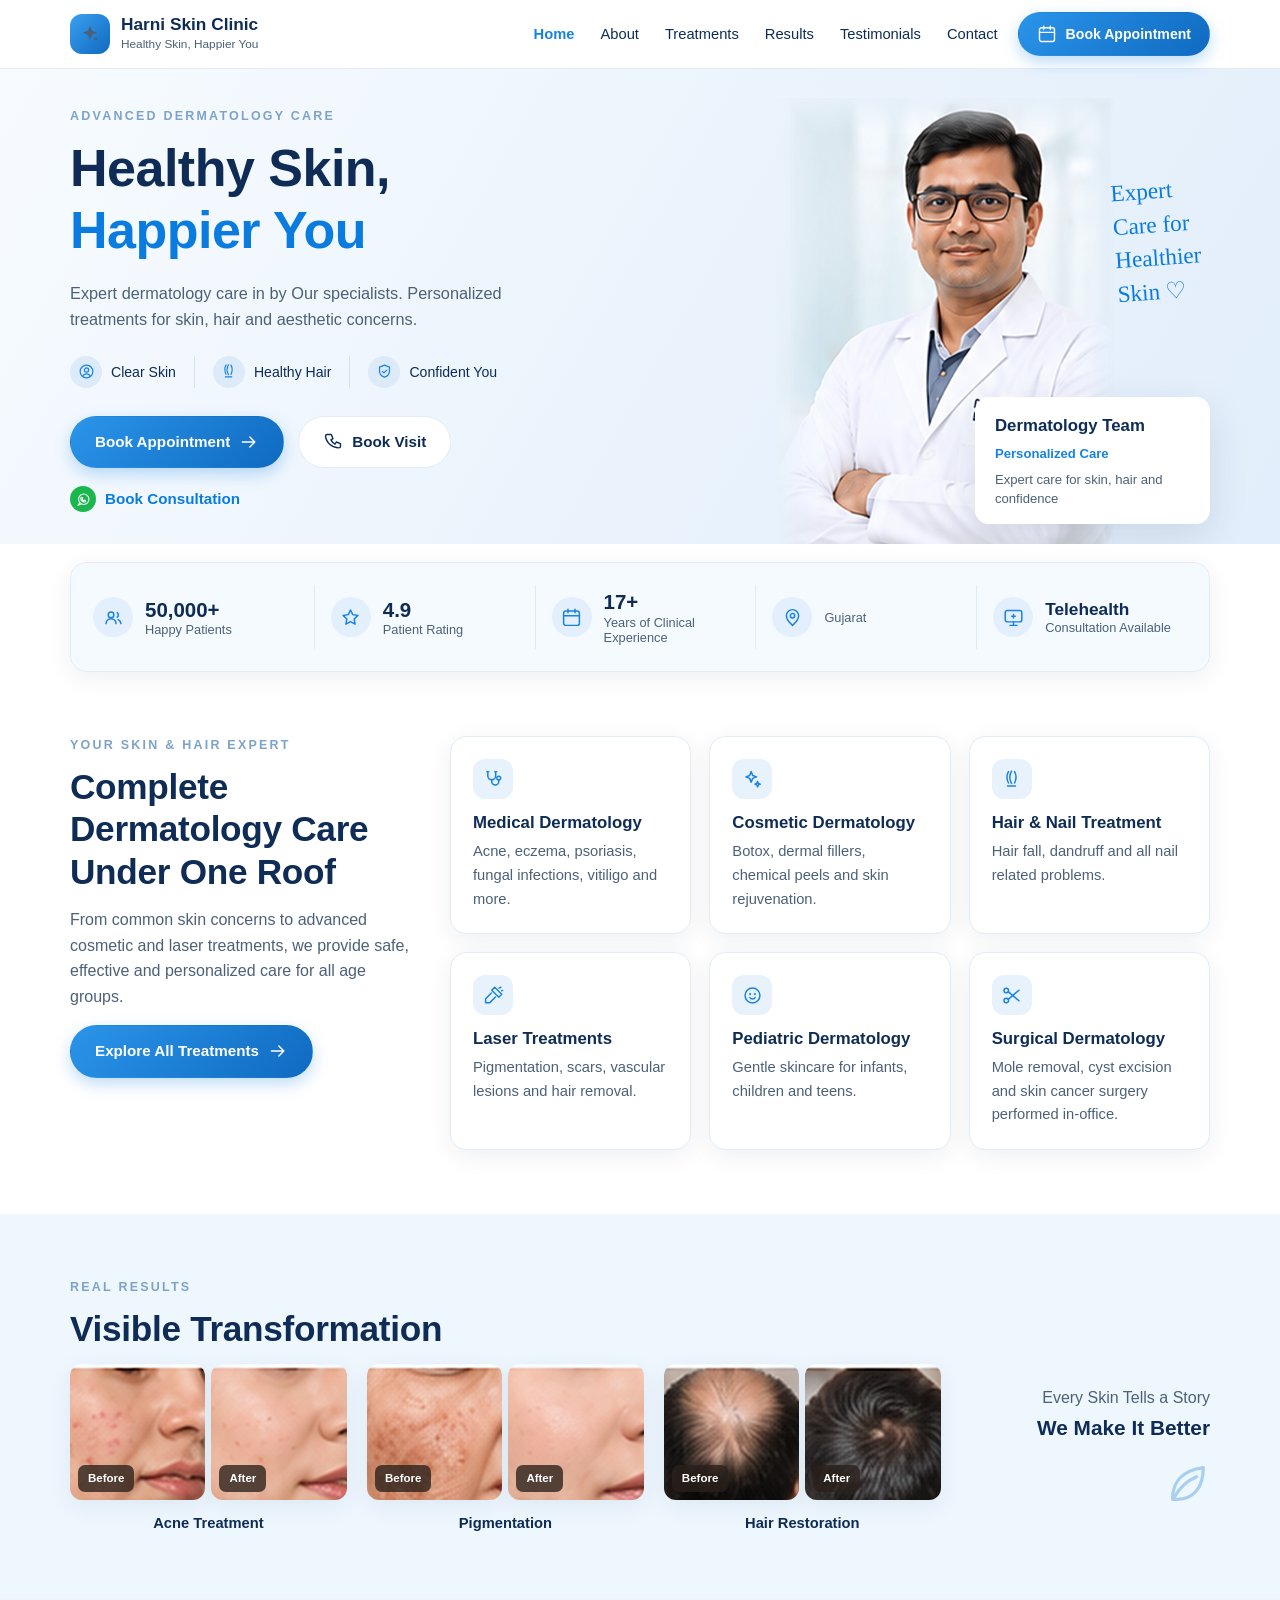
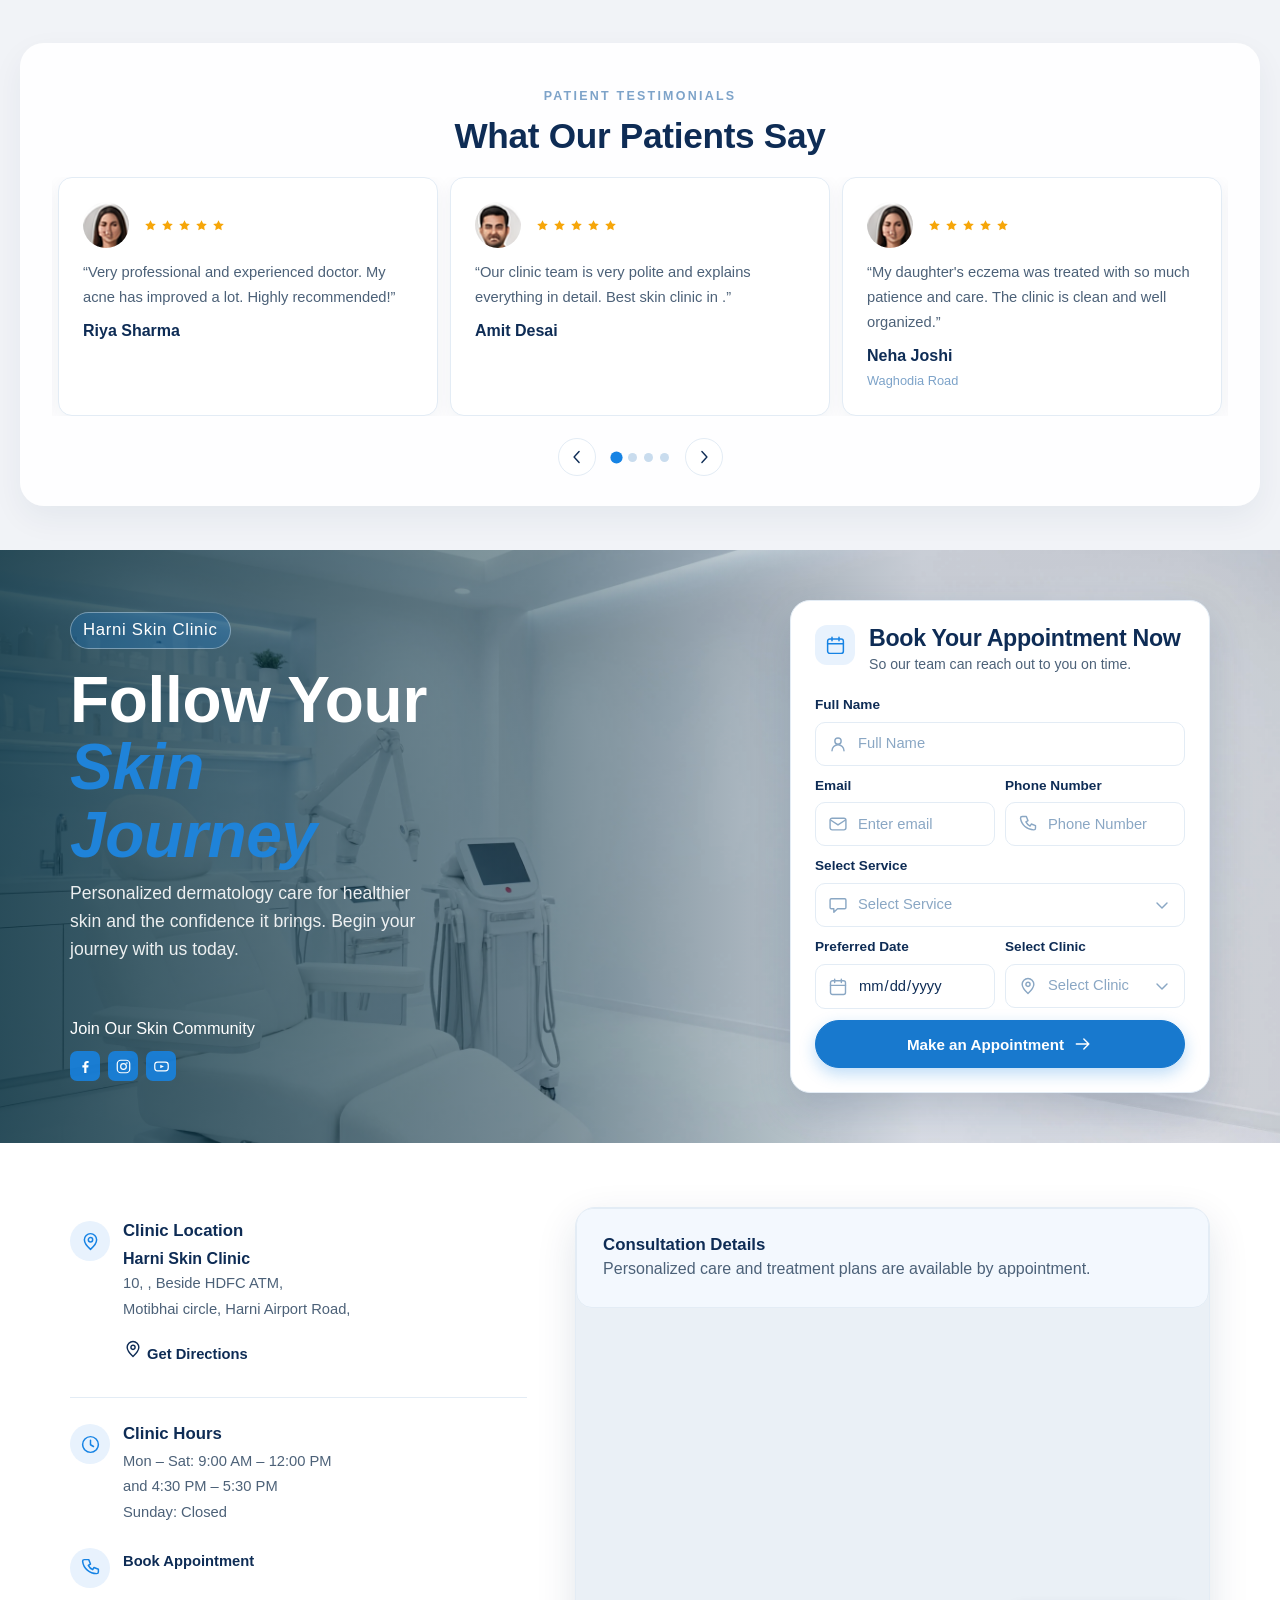
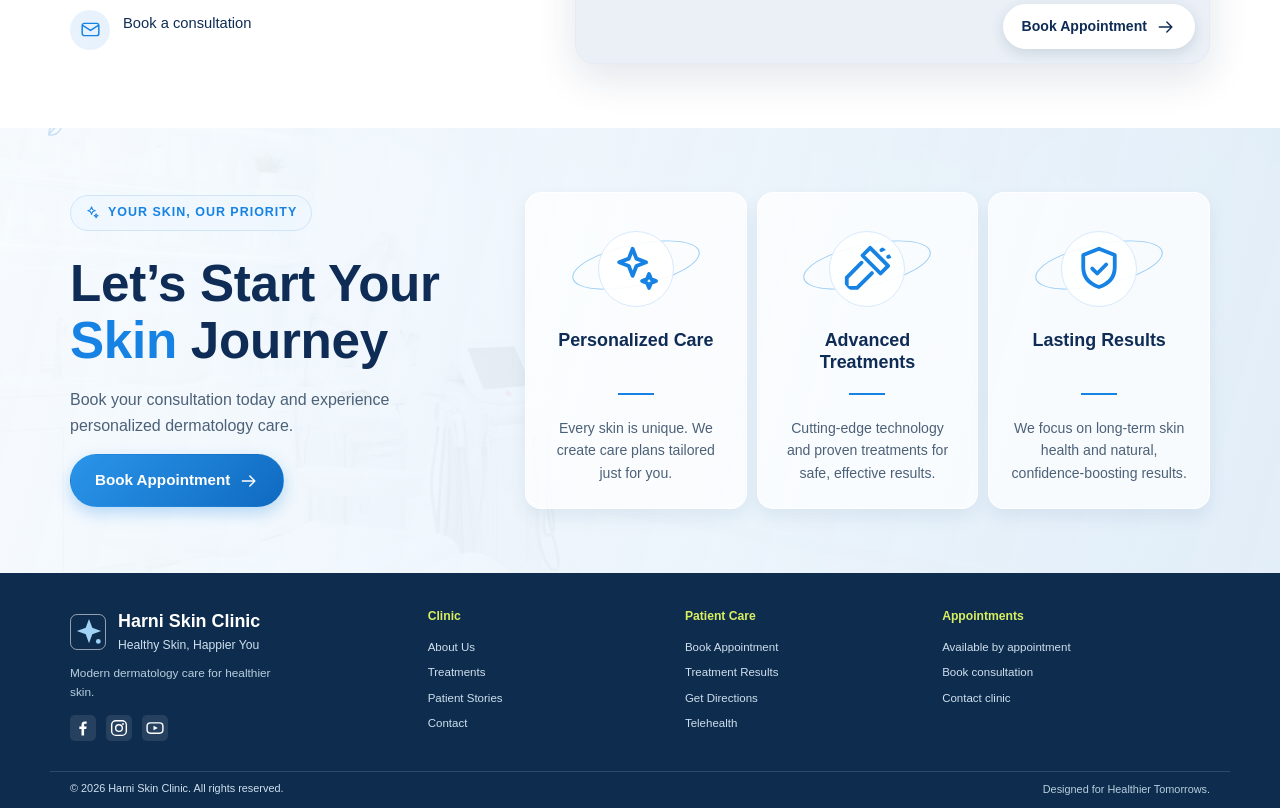
==== commit 682a6561: "Remove personal contact details and prepare site for first analytics pass" ====
--- a/harni-skin-clinic/index.html
+++ b/harni-skin-clinic/index.html
@@ -1,1101 +1,1091 @@
-<!doctype html>
+﻿<!doctype html>
 <html lang="en">
-  <head>
-    <meta charset="UTF-8" />
-    <meta name="viewport" content="width=device-width, initial-scale=1" />
-    <title>Harni Skin Clinic | Dermatologist in Vadodara</title>
-    <meta
-      name="description"
-      content="Harni Skin Clinic in Vadodara offers expert skin, hair and laser treatments by Dr. Pankil Patel (MBBS, DVD, PGCIH). Book your dermatology consultation today."
-    />
-    <link rel="stylesheet" href="css/style.css" />
-  </head>
-  <body>
-    <svg
-      class="sr-only"
-      aria-hidden="true"
-      focusable="false"
-      xmlns="http://www.w3.org/2000/svg"
+ <head>
+ <meta charset="UTF-8" />
+ <meta name="viewport" content="width=device-width, initial-scale=1" />
+ <title>Harni Skin Clinic | Dermatology clinic</title>
+ <meta
+  name="description"
+  content="Harni Skin Clinic offers expert skin, hair and laser treatments in a modern dermatology setting. Book your consultation today."
+ />
+ <link rel="stylesheet" href="css/style.css" />
+ </head>
+ <body>
+ <svg
+  class="sr-only"
+  aria-hidden="true"
+  focusable="false"
+  xmlns="http://www.w3.org/2000/svg"
+ >
+  <defs>
+  <symbol id="i-logo" viewBox="0 0 24 24">
+   <path
+   d="M12 2.6l2.2 5.9 5.9 2.2-5.9 2.2-2.2 5.9-2.2-5.9-5.9-2.2 5.9-2.2z"
+   fill="currentColor"
+   stroke="none"
+   />
+   <circle
+   cx="18.2"
+   cy="17.6"
+   r="1.6"
+   fill="currentColor"
+   stroke="none"
+   />
+  </symbol>
+  <symbol id="i-leaf" viewBox="0 0 24 24">
+   <path
+   d="M4.5 20c0-8.5 5.2-14.5 16-16 0 11.5-6.2 16.5-13.5 16.5H4.5z"
+   />
+   <path d="M5.5 19.2c3-5.2 7.2-8.6 11.5-10.4" />
+  </symbol>
+  <symbol id="i-calendar" viewBox="0 0 24 24">
+   <rect x="3" y="4.5" width="18" height="16.5" rx="2.5" />
+   <path d="M8 2.5v4M16 2.5v4M3 10h18" />
+  </symbol>
+  <symbol id="i-phone" viewBox="0 0 24 24">
+   <path
+   d="M7 3h3l2 5-2.5 1.5a11 11 0 005 5L16 12l5 2v3a2 2 0 01-2 2A16 16 0 013 5a2 2 0 012-2z"
+   />
+  </symbol>
+  <symbol id="i-wa" viewBox="0 0 24 24">
+   <circle cx="12.4" cy="11.6" r="8.3" />
+   <path d="M5.9 17.5L3.2 21.2l4.4-1.5" />
+   <path
+   d="M9.3 8.4c.3 0 .6.2.7.5l.6 1.4c.1.3 0 .6-.2.8l-.6.5c.5 1 1.3 1.8 2.3 2.3l.5-.6c.2-.2.5-.3.8-.2l1.4.6c.3.1.5.4.5.7 0 1-.8 1.8-1.8 1.7a6.6 6.6 0 01-5.9-5.9c-.1-1 .7-1.8 1.7-1.8z"
+   />
+  </symbol>
+  <symbol id="i-arrow" viewBox="0 0 24 24">
+   <path d="M4 12h15M13 6l6 6-6 6" />
+  </symbol>
+  <symbol id="i-user-circle" viewBox="0 0 24 24">
+   <circle cx="12" cy="12" r="9" />
+   <circle cx="12" cy="10" r="3" />
+   <path d="M6.5 19a6 6 0 0111 0" />
+  </symbol>
+  <symbol id="i-hair" viewBox="0 0 24 24">
+   <path
+   d="M8.5 3c-2.2 4-2.2 8.5 0 13M12 2.5c-2.6 4.5-2.6 9.5 0 14M15.5 3c2.2 4 2.2 8.5 0 13"
+   />
+   <path d="M7.5 19.5h9" />
+  </symbol>
+  <symbol id="i-shield" viewBox="0 0 24 24">
+   <path
+   d="M12 3l7 2.8v5.4c0 4.4-2.9 7.4-7 8.8-4.1-1.4-7-4.4-7-8.8V5.8z"
+   />
+   <path d="M9 11.8l2.2 2.2 4-4" />
+  </symbol>
+  <symbol id="i-users" viewBox="0 0 24 24">
+   <circle cx="9.2" cy="9" r="3.2" />
+   <path d="M3.5 19a5.7 5.7 0 0111.4 0" />
+   <path d="M16.2 6.4a3.2 3.2 0 010 5.2M17.3 14.4a5.7 5.7 0 013.2 4.6" />
+  </symbol>
+  <symbol id="i-star-line" viewBox="0 0 24 24">
+   <path
+   d="M12 3.4l2.6 5.3 5.9.9-4.3 4.1 1 5.9-5.2-2.8-5.2 2.8 1-5.9-4.3-4.1 5.9-.9z"
+   />
+  </symbol>
+  <symbol id="i-star" viewBox="0 0 24 24">
+   <path
+   d="M12 3.4l2.6 5.3 5.9.9-4.3 4.1 1 5.9-5.2-2.8-5.2 2.8 1-5.9-4.3-4.1 5.9-.9z"
+   fill="currentColor"
+   stroke="none"
+   />
+  </symbol>
+  <symbol id="i-pin" viewBox="0 0 24 24">
+   <path d="M12 21s7-6.2 7-11a7 7 0 10-14 0c0 4.8 7 11 7 11z" />
+   <circle cx="12" cy="10" r="2.5" />
+  </symbol>
+  <symbol id="i-screen" viewBox="0 0 24 24">
+   <rect x="2.5" y="4" width="19" height="13" rx="2.5" />
+   <path d="M8 21h8M12 17v4M10 10.5h4M12 8.5v4" />
+  </symbol>
+  <symbol id="i-stethoscope" viewBox="0 0 24 24">
+   <path d="M5.5 3v4.8a4.5 4.5 0 009 0V3" />
+   <path d="M10 12v2.4a4 4 0 008 0v-1.7" />
+   <circle cx="18" cy="10.4" r="2.2" />
+   <path d="M4.4 3h2.2M13.4 3h2.2" />
+  </symbol>
+  <symbol id="i-sparkles" viewBox="0 0 24 24">
+   <path
+   d="M10.5 3l1.7 4.4 4.3 1.6-4.3 1.7-1.7 4.3-1.7-4.3L4.5 9l4.3-1.6z"
+   />
+   <path
+   d="M17.8 14.2l.9 2.2 2.2.9-2.2.9-.9 2.2-.9-2.2-2.2-.9 2.2-.9z"
+   />
+  </symbol>
+  <symbol id="i-laser" viewBox="0 0 24 24">
+   <path d="M13.4 2.6l8 8-3.4 3.4-8-8z" />
+   <path d="M9.6 9.2L3 15.8v4.6h4.6l6.6-6.6" />
+   <path d="M18.4 3.6l2-1M21.4 6.6l1.1-.4" />
+  </symbol>
+  <symbol id="i-baby" viewBox="0 0 24 24">
+   <circle cx="12" cy="12" r="8.5" />
+   <path d="M9.3 10.4h.01M14.7 10.4h.01" stroke-width="2.4" />
+   <path d="M9 14.4a3.6 3.6 0 006 0" />
+  </symbol>
+  <symbol id="i-scissors" viewBox="0 0 24 24">
+   <circle cx="6" cy="6.2" r="2.6" />
+   <circle cx="6" cy="17.8" r="2.6" />
+   <path d="M8.2 7.6L20.5 18M8.2 16.4L20.5 6" />
+  </symbol>
+  <symbol id="i-clock" viewBox="0 0 24 24">
+   <circle cx="12" cy="12" r="9" />
+   <path d="M12 7v5.3l3.4 2" />
+  </symbol>
+  <symbol id="i-mail" viewBox="0 0 24 24">
+   <rect x="2.5" y="5" width="19" height="14" rx="2.5" />
+   <path d="M3.5 7.5l8.5 5.6 8.5-5.6" />
+  </symbol>
+  <symbol id="i-lock" viewBox="0 0 24 24">
+   <rect x="4.5" y="10.5" width="15" height="9.5" rx="2.5" />
+   <path d="M8 10.5V8a4 4 0 018 0v2.5" />
+  </symbol>
+  <symbol id="i-check" viewBox="0 0 24 24">
+   <circle cx="12" cy="12" r="9" />
+   <path d="M8.2 12.2l2.6 2.6 5.2-5.2" />
+  </symbol>
+  <symbol id="i-message" viewBox="0 0 24 24">
+   <path
+   d="M20 4.5H4A1.5 1.5 0 002.5 6v9A1.5 1.5 0 004 16.5h3v4.2l4.4-4.2H20a1.5 1.5 0 001.5-1.5V6A1.5 1.5 0 0020 4.5z"
+   />
+  </symbol>
+  <symbol id="i-user" viewBox="0 0 24 24">
+   <circle cx="12" cy="8.5" r="3.8" />
+   <path d="M4.8 20a7.2 7.2 0 0114.4 0" />
+  </symbol>
+  <symbol id="i-chev-down" viewBox="0 0 24 24">
+   <path d="M6 9.5l6 6 6-6" />
+  </symbol>
+  <symbol id="i-chev-left" viewBox="0 0 24 24">
+   <path d="M14.5 5.5l-6 6.5 6 6.5" />
+  </symbol>
+  <symbol id="i-chev-right" viewBox="0 0 24 24">
+   <path d="M9.5 5.5l6 6.5-6 6.5" />
+  </symbol>
+  <symbol id="i-menu" viewBox="0 0 24 24">
+   <path d="M4 7h16M4 12h16M4 17h16" />
+  </symbol>
+  <symbol id="i-fb" viewBox="0 0 24 24">
+   <path
+   d="M13.3 21v-7.7h2.6l.4-3h-3V8.4c0-.9.3-1.5 1.5-1.5h1.6V4.2c-.3 0-1.2-.1-2.3-.1-2.3 0-3.9 1.4-3.9 4v2.2H7.6v3h2.6V21z"
+   fill="currentColor"
+   stroke="none"
+   />
+  </symbol>
+  <symbol id="i-ig" viewBox="0 0 24 24">
+   <rect x="3.2" y="3.2" width="17.6" height="17.6" rx="5" />
+   <circle cx="12" cy="12" r="4" />
+   <circle
+   cx="16.8"
+   cy="7.2"
+   r="1.1"
+   fill="currentColor"
+   stroke="none"
+   />
+  </symbol>
+  <symbol id="i-yt" viewBox="0 0 24 24">
+   <rect x="2.5" y="5.8" width="19" height="12.4" rx="4" />
+   <path
+   d="M10.2 9.4l5.2 2.6-5.2 2.6z"
+   fill="currentColor"
+   stroke="none"
+   />
+  </symbol>
+  </defs>
+ </svg>
+ <header class="site-header">
+  <div class="container header-inner">
+  <a class="logo" href="index.html" aria-label="Harni Skin Clinic home">
+   <span class="logo-mark"
+   ><svg class="i" aria-hidden="true"><use href="#i-logo"></use></svg
+   ></span>
+   <span
+   ><b>Harni Skin Clinic</b
+   ><span>Healthy Skin, Happier You</span></span
+   ></a
+  >
+  <nav class="nav" id="nav" aria-label="Main navigation">
+   <ul>
+   <li>
+    <a href="index.html" class="active" aria-current="page">Home</a>
+   </li>
+   <li><a href="about.html">About</a></li>
+   <li><a href="treatments.html">Treatments</a></li>
+   <li><a href="results.html">Results</a></li>
+   <li><a href="testimonials.html">Testimonials</a></li>
+   <li><a href="contact.html">Contact</a></li>
+   </ul>
+  </nav>
+  <a class="btn btn-primary btn-sm header-cta" href="appointment.html"
+   ><svg class="i" aria-hidden="true">
+   <use href="#i-calendar"></use>
+   </svg>
+   Book Appointment</a
+  >
+  <button
+   class="nav-toggle"
+   id="navToggle"
+   type="button"
+   aria-expanded="false"
+   aria-controls="nav"
+   aria-label="Open menu"
+  >
+   <svg class="i" aria-hidden="true"><use href="#i-menu"></use></svg>
+  </button>
+  </div>
+ </header>
+ <main>
+  <section class="hero">
+  <div class="container hero-grid">
+   <div class="hero-copy">
+   <p class="eyebrow">Advanced Dermatology Care</p>
+   <h1>Healthy Skin,<span>Happier You</span></h1>
+   <p class="lead">
+    Expert dermatology care in by Our specialists.
+    Personalized treatments for skin, hair and aesthetic concerns.
+   </p>
+   <div class="hero-features">
+    <div>
+    <span class="badge badge-round"
+     ><svg class="i" aria-hidden="true">
+     <use href="#i-user-circle"></use></svg></span
+    >Clear Skin
+    </div>
+    <div>
+    <span class="badge badge-round"
+     ><svg class="i" aria-hidden="true">
+     <use href="#i-hair"></use></svg></span
+    >Healthy Hair
+    </div>
+    <div>
+    <span class="badge badge-round"
+     ><svg class="i" aria-hidden="true">
+     <use href="#i-shield"></use></svg></span
+    >Confident You
+    </div>
+   </div>
+   <div class="btn-row">
+    <a class="btn btn-primary" href="appointment.html"
+    >Book Appointment
+    <svg class="i" aria-hidden="true">
+     <use href="#i-arrow"></use></svg
+    ></a>
+    <a class="btn btn-outline" href="appointment.html"
+    ><svg class="i" aria-hidden="true">
+     <use href="#i-phone"></use>
+    </svg>
+    Book Visit</a
     >
-      <defs>
-        <symbol id="i-logo" viewBox="0 0 24 24">
-          <path
-            d="M12 2.6l2.2 5.9 5.9 2.2-5.9 2.2-2.2 5.9-2.2-5.9-5.9-2.2 5.9-2.2z"
-            fill="currentColor"
-            stroke="none"
-          />
-          <circle
-            cx="18.2"
-            cy="17.6"
-            r="1.6"
-            fill="currentColor"
-            stroke="none"
-          />
-        </symbol>
-        <symbol id="i-leaf" viewBox="0 0 24 24">
-          <path
-            d="M4.5 20c0-8.5 5.2-14.5 16-16 0 11.5-6.2 16.5-13.5 16.5H4.5z"
-          />
-          <path d="M5.5 19.2c3-5.2 7.2-8.6 11.5-10.4" />
-        </symbol>
-        <symbol id="i-calendar" viewBox="0 0 24 24">
-          <rect x="3" y="4.5" width="18" height="16.5" rx="2.5" />
-          <path d="M8 2.5v4M16 2.5v4M3 10h18" />
-        </symbol>
-        <symbol id="i-phone" viewBox="0 0 24 24">
-          <path
-            d="M7 3h3l2 5-2.5 1.5a11 11 0 005 5L16 12l5 2v3a2 2 0 01-2 2A16 16 0 013 5a2 2 0 012-2z"
-          />
-        </symbol>
-        <symbol id="i-wa" viewBox="0 0 24 24">
-          <circle cx="12.4" cy="11.6" r="8.3" />
-          <path d="M5.9 17.5L3.2 21.2l4.4-1.5" />
-          <path
-            d="M9.3 8.4c.3 0 .6.2.7.5l.6 1.4c.1.3 0 .6-.2.8l-.6.5c.5 1 1.3 1.8 2.3 2.3l.5-.6c.2-.2.5-.3.8-.2l1.4.6c.3.1.5.4.5.7 0 1-.8 1.8-1.8 1.7a6.6 6.6 0 01-5.9-5.9c-.1-1 .7-1.8 1.7-1.8z"
-          />
-        </symbol>
-        <symbol id="i-arrow" viewBox="0 0 24 24">
-          <path d="M4 12h15M13 6l6 6-6 6" />
-        </symbol>
-        <symbol id="i-user-circle" viewBox="0 0 24 24">
-          <circle cx="12" cy="12" r="9" />
-          <circle cx="12" cy="10" r="3" />
-          <path d="M6.5 19a6 6 0 0111 0" />
-        </symbol>
-        <symbol id="i-hair" viewBox="0 0 24 24">
-          <path
-            d="M8.5 3c-2.2 4-2.2 8.5 0 13M12 2.5c-2.6 4.5-2.6 9.5 0 14M15.5 3c2.2 4 2.2 8.5 0 13"
-          />
-          <path d="M7.5 19.5h9" />
-        </symbol>
-        <symbol id="i-shield" viewBox="0 0 24 24">
-          <path
-            d="M12 3l7 2.8v5.4c0 4.4-2.9 7.4-7 8.8-4.1-1.4-7-4.4-7-8.8V5.8z"
-          />
-          <path d="M9 11.8l2.2 2.2 4-4" />
-        </symbol>
-        <symbol id="i-users" viewBox="0 0 24 24">
-          <circle cx="9.2" cy="9" r="3.2" />
-          <path d="M3.5 19a5.7 5.7 0 0111.4 0" />
-          <path d="M16.2 6.4a3.2 3.2 0 010 5.2M17.3 14.4a5.7 5.7 0 013.2 4.6" />
-        </symbol>
-        <symbol id="i-star-line" viewBox="0 0 24 24">
-          <path
-            d="M12 3.4l2.6 5.3 5.9.9-4.3 4.1 1 5.9-5.2-2.8-5.2 2.8 1-5.9-4.3-4.1 5.9-.9z"
-          />
-        </symbol>
-        <symbol id="i-star" viewBox="0 0 24 24">
-          <path
-            d="M12 3.4l2.6 5.3 5.9.9-4.3 4.1 1 5.9-5.2-2.8-5.2 2.8 1-5.9-4.3-4.1 5.9-.9z"
-            fill="currentColor"
-            stroke="none"
-          />
-        </symbol>
-        <symbol id="i-pin" viewBox="0 0 24 24">
-          <path d="M12 21s7-6.2 7-11a7 7 0 10-14 0c0 4.8 7 11 7 11z" />
-          <circle cx="12" cy="10" r="2.5" />
-        </symbol>
-        <symbol id="i-screen" viewBox="0 0 24 24">
-          <rect x="2.5" y="4" width="19" height="13" rx="2.5" />
-          <path d="M8 21h8M12 17v4M10 10.5h4M12 8.5v4" />
-        </symbol>
-        <symbol id="i-stethoscope" viewBox="0 0 24 24">
-          <path d="M5.5 3v4.8a4.5 4.5 0 009 0V3" />
-          <path d="M10 12v2.4a4 4 0 008 0v-1.7" />
-          <circle cx="18" cy="10.4" r="2.2" />
-          <path d="M4.4 3h2.2M13.4 3h2.2" />
-        </symbol>
-        <symbol id="i-sparkles" viewBox="0 0 24 24">
-          <path
-            d="M10.5 3l1.7 4.4 4.3 1.6-4.3 1.7-1.7 4.3-1.7-4.3L4.5 9l4.3-1.6z"
-          />
-          <path
-            d="M17.8 14.2l.9 2.2 2.2.9-2.2.9-.9 2.2-.9-2.2-2.2-.9 2.2-.9z"
-          />
-        </symbol>
-        <symbol id="i-laser" viewBox="0 0 24 24">
-          <path d="M13.4 2.6l8 8-3.4 3.4-8-8z" />
-          <path d="M9.6 9.2L3 15.8v4.6h4.6l6.6-6.6" />
-          <path d="M18.4 3.6l2-1M21.4 6.6l1.1-.4" />
-        </symbol>
-        <symbol id="i-baby" viewBox="0 0 24 24">
-          <circle cx="12" cy="12" r="8.5" />
-          <path d="M9.3 10.4h.01M14.7 10.4h.01" stroke-width="2.4" />
-          <path d="M9 14.4a3.6 3.6 0 006 0" />
-        </symbol>
-        <symbol id="i-scissors" viewBox="0 0 24 24">
-          <circle cx="6" cy="6.2" r="2.6" />
-          <circle cx="6" cy="17.8" r="2.6" />
-          <path d="M8.2 7.6L20.5 18M8.2 16.4L20.5 6" />
-        </symbol>
-        <symbol id="i-clock" viewBox="0 0 24 24">
-          <circle cx="12" cy="12" r="9" />
-          <path d="M12 7v5.3l3.4 2" />
-        </symbol>
-        <symbol id="i-mail" viewBox="0 0 24 24">
-          <rect x="2.5" y="5" width="19" height="14" rx="2.5" />
-          <path d="M3.5 7.5l8.5 5.6 8.5-5.6" />
-        </symbol>
-        <symbol id="i-lock" viewBox="0 0 24 24">
-          <rect x="4.5" y="10.5" width="15" height="9.5" rx="2.5" />
-          <path d="M8 10.5V8a4 4 0 018 0v2.5" />
-        </symbol>
-        <symbol id="i-check" viewBox="0 0 24 24">
-          <circle cx="12" cy="12" r="9" />
-          <path d="M8.2 12.2l2.6 2.6 5.2-5.2" />
-        </symbol>
-        <symbol id="i-message" viewBox="0 0 24 24">
-          <path
-            d="M20 4.5H4A1.5 1.5 0 002.5 6v9A1.5 1.5 0 004 16.5h3v4.2l4.4-4.2H20a1.5 1.5 0 001.5-1.5V6A1.5 1.5 0 0020 4.5z"
-          />
-        </symbol>
-        <symbol id="i-user" viewBox="0 0 24 24">
-          <circle cx="12" cy="8.5" r="3.8" />
-          <path d="M4.8 20a7.2 7.2 0 0114.4 0" />
-        </symbol>
-        <symbol id="i-chev-down" viewBox="0 0 24 24">
-          <path d="M6 9.5l6 6 6-6" />
-        </symbol>
-        <symbol id="i-chev-left" viewBox="0 0 24 24">
-          <path d="M14.5 5.5l-6 6.5 6 6.5" />
-        </symbol>
-        <symbol id="i-chev-right" viewBox="0 0 24 24">
-          <path d="M9.5 5.5l6 6.5-6 6.5" />
-        </symbol>
-        <symbol id="i-menu" viewBox="0 0 24 24">
-          <path d="M4 7h16M4 12h16M4 17h16" />
-        </symbol>
-        <symbol id="i-fb" viewBox="0 0 24 24">
-          <path
-            d="M13.3 21v-7.7h2.6l.4-3h-3V8.4c0-.9.3-1.5 1.5-1.5h1.6V4.2c-.3 0-1.2-.1-2.3-.1-2.3 0-3.9 1.4-3.9 4v2.2H7.6v3h2.6V21z"
-            fill="currentColor"
-            stroke="none"
-          />
-        </symbol>
-        <symbol id="i-ig" viewBox="0 0 24 24">
-          <rect x="3.2" y="3.2" width="17.6" height="17.6" rx="5" />
-          <circle cx="12" cy="12" r="4" />
-          <circle
-            cx="16.8"
-            cy="7.2"
-            r="1.1"
-            fill="currentColor"
-            stroke="none"
-          />
-        </symbol>
-        <symbol id="i-yt" viewBox="0 0 24 24">
-          <rect x="2.5" y="5.8" width="19" height="12.4" rx="4" />
-          <path
-            d="M10.2 9.4l5.2 2.6-5.2 2.6z"
-            fill="currentColor"
-            stroke="none"
-          />
-        </symbol>
-      </defs>
+   </div>
+   <a
+    class="wa-link"
+    href="appointment.html"
+    ><i
+    ><svg class="i" aria-hidden="true">
+     <use href="#i-wa"></use></svg></i
+    >Book Consultation</a
+   >
+   </div>
+   <div class="hero-media">
+   <p class="hero-script">Expert Care for Healthier Skin &#9825;</p>
+   <img
+    src="assets/images/doctor.png"
+    alt="Dermatology consultation at Harni Skin Clinic"
+    width="443"
+    height="588"
+   />
+   <div class="doctor-card">
+    <b>Dermatology Team</b><em>Personalized Care</em>
+    <span>Expert care for skin, hair and confidence</span>
+   </div>
+   </div>
+  </div>
+  </section>
+
+  <section class="stats-section" aria-label="Clinic statistics section">
+  <div class="container">
+   <div class="stats-grid">
+   <div class="stat-item">
+    <span class="badge badge-round"
+    ><svg class="i" aria-hidden="true">
+     <use href="#i-users"></use></svg
+    ></span>
+    <div class="stat-copy">
+    <span class="stat-number" data-target="50000" data-suffix="+"
+     >0</span
+    ><small>Happy Patients</small>
+    </div>
+   </div>
+   <div class="stat-item">
+    <span class="badge badge-round"
+    ><svg class="i" aria-hidden="true">
+     <use href="#i-star-line"></use></svg
+    ></span>
+    <div class="stat-copy">
+    <span class="stat-number" data-target="4.9" data-decimals="1"
+     >0</span
+    ><small>Patient Rating</small>
+    </div>
+   </div>
+   <div class="stat-item">
+    <span class="badge badge-round"
+    ><svg class="i" aria-hidden="true">
+     <use href="#i-calendar"></use></svg
+    ></span>
+    <div class="stat-copy">
+    <span class="stat-number" data-target="17" data-suffix="+"
+     >0</span
+    ><small>Years of Clinical Experience</small>
+    </div>
+   </div>
+   <div class="stat-item stat-text">
+    <span class="badge badge-round"
+    ><svg class="i" aria-hidden="true">
+     <use href="#i-pin"></use></svg
+    ></span>
+    <div class="stat-copy">
+    <strong class="stat-text-value"></strong
+    ><small>Gujarat</small>
+    </div>
+   </div>
+   <div class="stat-item stat-text">
+    <span class="badge badge-round"
+    ><svg class="i" aria-hidden="true">
+     <use href="#i-screen"></use></svg
+    ></span>
+    <div class="stat-copy">
+    <strong class="stat-text-value">Telehealth</strong
+    ><small>Consultation Available</small>
+    </div>
+   </div>
+   </div>
+  </div>
+  </section>
+
+  <section class="section">
+  <div class="container split">
+   <div>
+   <p class="eyebrow">Your Skin &amp; Hair Expert</p>
+   <h2 class="section-title">
+    Complete Dermatology Care Under One Roof
+   </h2>
+   <p class="lead">
+    From common skin concerns to advanced cosmetic and laser
+    treatments, we provide safe, effective and personalized care for
+    all age groups.
+   </p>
+   <p class="mt">
+    <a class="btn btn-primary" href="treatments.html"
+    >Explore All Treatments
+    <svg class="i" aria-hidden="true">
+     <use href="#i-arrow"></use></svg
+    ></a>
+   </p>
+   </div>
+   <div class="treatments-grid">
+   <a class="card card-hover" href="treatments.html"
+    ><span class="badge"
+    ><svg class="i" aria-hidden="true">
+     <use href="#i-stethoscope"></use></svg
+    ></span>
+    <h3>Medical Dermatology</h3>
+    <p>
+    Acne, eczema, psoriasis, fungal infections, vitiligo and more.
+    </p></a
+   ><a class="card card-hover" href="treatments.html"
+    ><span class="badge"
+    ><svg class="i" aria-hidden="true">
+     <use href="#i-sparkles"></use></svg
+    ></span>
+    <h3>Cosmetic Dermatology</h3>
+    <p>
+    Botox, dermal fillers, chemical peels and skin rejuvenation.
+    </p></a
+   ><a class="card card-hover" href="treatments.html"
+    ><span class="badge"
+    ><svg class="i" aria-hidden="true">
+     <use href="#i-hair"></use></svg
+    ></span>
+    <h3>Hair &amp; Nail Treatment</h3>
+    <p>Hair fall, dandruff and all nail related problems.</p></a
+   ><a class="card card-hover" href="treatments.html"
+    ><span class="badge"
+    ><svg class="i" aria-hidden="true">
+     <use href="#i-laser"></use></svg
+    ></span>
+    <h3>Laser Treatments</h3>
+    <p>Pigmentation, scars, vascular lesions and hair removal.</p></a
+   ><a class="card card-hover" href="treatments.html"
+    ><span class="badge"
+    ><svg class="i" aria-hidden="true">
+     <use href="#i-baby"></use></svg
+    ></span>
+    <h3>Pediatric Dermatology</h3>
+    <p>Gentle skincare for infants, children and teens.</p></a
+   ><a class="card card-hover" href="treatments.html"
+    ><span class="badge"
+    ><svg class="i" aria-hidden="true">
+     <use href="#i-scissors"></use></svg
+    ></span>
+    <h3>Surgical Dermatology</h3>
+    <p>
+    Mole removal, cyst excision and skin cancer surgery performed
+    in-office.
+    </p></a
+   >
+   </div>
+  </div>
+  </section>
+  <section class="section section-light">
+  <div class="container">
+   <p class="eyebrow">Real Results</p>
+   <h2 class="section-title">Visible Transformation</h2>
+   <div class="grid grid-results">
+   <article class="result-card">
+    <div class="ba">
+    <figure>
+     <img
+     src="assets/images/acne-before.png"
+     alt="Acne Treatment at Harni Skin Clinic, before treatment"
+     loading="lazy"
+     />
+     <figcaption>Before</figcaption>
+    </figure>
+    <figure>
+     <img
+     src="assets/images/acne-after.png"
+     alt="Acne Treatment at Harni Skin Clinic, after treatment"
+     loading="lazy"
+     />
+     <figcaption>After</figcaption>
+    </figure>
+    </div>
+    <p>Acne Treatment</p>
+   </article>
+   <article class="result-card">
+    <div class="ba">
+    <figure>
+     <img
+     src="assets/images/pigment-before.png"
+     alt="Pigmentation at Harni Skin Clinic, before treatment"
+     loading="lazy"
+     />
+     <figcaption>Before</figcaption>
+    </figure>
+    <figure>
+     <img
+     src="assets/images/pigment-after.png"
+     alt="Pigmentation at Harni Skin Clinic, after treatment"
+     loading="lazy"
+     />
+     <figcaption>After</figcaption>
+    </figure>
+    </div>
+    <p>Pigmentation</p>
+   </article>
+   <article class="result-card">
+    <div class="ba">
+    <figure>
+     <img
+     src="assets/images/hair-before.png"
+     alt="Hair Restoration at Harni Skin Clinic, before treatment"
+     loading="lazy"
+     />
+     <figcaption>Before</figcaption>
+    </figure>
+    <figure>
+     <img
+     src="assets/images/hair-after.png"
+     alt="Hair Restoration at Harni Skin Clinic, after treatment"
+     loading="lazy"
+     />
+     <figcaption>After</figcaption>
+    </figure>
+    </div>
+    <p>Hair Restoration</p>
+   </article>
+   <div class="results-note">
+    <p>Every Skin Tells a Story<b>We Make It Better</b></p>
+    <svg class="i" aria-hidden="true"><use href="#i-leaf"></use></svg>
+   </div>
+   </div>
+  </div>
+  </section>
+  <section
+  class="section home-testimonials home-reviews-section"
+  aria-labelledby="home-testimonials-title"
+  >
+  <div class="container">
+   <p class="eyebrow">Patient Testimonials</p>
+   <h2 class="section-title" id="home-testimonials-title">
+   What Our Patients Say
+   </h2>
+   <div data-slider>
+   <div class="slider">
+    <div class="slider-track">
+    <div class="slide">
+     <article class="card">
+     <div class="t-head">
+      <img
+      src="assets/images/patient-1.png"
+      alt="Patient Riya Sharma"
+      loading="lazy"
+      width="46"
+      height="46"
+      />
+      <div class="stars" aria-label="Rated 5 out of 5">
+      <svg class="i" aria-hidden="true">
+       <use href="#i-star"></use></svg
+      ><svg class="i" aria-hidden="true">
+       <use href="#i-star"></use></svg
+      ><svg class="i" aria-hidden="true">
+       <use href="#i-star"></use></svg
+      ><svg class="i" aria-hidden="true">
+       <use href="#i-star"></use></svg
+      ><svg class="i" aria-hidden="true">
+       <use href="#i-star"></use>
+      </svg>
+      </div>
+     </div>
+     <p>
+      &ldquo;Very professional and experienced doctor. My acne
+      has improved a lot. Highly recommended!&rdquo;
+     </p>
+     <b>Riya Sharma</b><small></small>
+     </article>
+    </div>
+    <div class="slide">
+     <article class="card">
+     <div class="t-head">
+      <img
+      src="assets/images/patient-2.png"
+      alt="Patient Amit Desai"
+      loading="lazy"
+      width="46"
+      height="46"
+      />
+      <div class="stars" aria-label="Rated 5 out of 5">
+      <svg class="i" aria-hidden="true">
+       <use href="#i-star"></use></svg
+      ><svg class="i" aria-hidden="true">
+       <use href="#i-star"></use></svg
+      ><svg class="i" aria-hidden="true">
+       <use href="#i-star"></use></svg
+      ><svg class="i" aria-hidden="true">
+       <use href="#i-star"></use></svg
+      ><svg class="i" aria-hidden="true">
+       <use href="#i-star"></use>
+      </svg>
+      </div>
+     </div>
+     <p>
+      &ldquo;Our clinic team is very polite and explains everything
+      in detail. Best skin clinic in .&rdquo;
+     </p>
+     <b>Amit Desai</b><small></small>
+     </article>
+    </div>
+    <div class="slide">
+     <article class="card">
+     <div class="t-head">
+      <img
+      src="assets/images/patient-1.png"
+      alt="Patient Neha Joshi"
+      loading="lazy"
+      width="46"
+      height="46"
+      />
+      <div class="stars" aria-label="Rated 5 out of 5">
+      <svg class="i" aria-hidden="true">
+       <use href="#i-star"></use></svg
+      ><svg class="i" aria-hidden="true">
+       <use href="#i-star"></use></svg
+      ><svg class="i" aria-hidden="true">
+       <use href="#i-star"></use></svg
+      ><svg class="i" aria-hidden="true">
+       <use href="#i-star"></use></svg
+      ><svg class="i" aria-hidden="true">
+       <use href="#i-star"></use>
+      </svg>
+      </div>
+     </div>
+     <p>
+      &ldquo;My daughter's eczema was treated with so much
+      patience and care. The clinic is clean and well
+      organized.&rdquo;
+     </p>
+     <b>Neha Joshi</b><small>Waghodia Road</small>
+     </article>
+    </div>
+    <div class="slide">
+     <article class="card">
+     <div class="t-head">
+      <img
+      src="assets/images/patient-2.png"
+      alt="Patient Rahul Mehta"
+      loading="lazy"
+      width="46"
+      height="46"
+      />
+      <div class="stars" aria-label="Rated 5 out of 5">
+      <svg class="i" aria-hidden="true">
+       <use href="#i-star"></use></svg
+      ><svg class="i" aria-hidden="true">
+       <use href="#i-star"></use></svg
+      ><svg class="i" aria-hidden="true">
+       <use href="#i-star"></use></svg
+      ><svg class="i" aria-hidden="true">
+       <use href="#i-star"></use></svg
+      ><svg class="i" aria-hidden="true">
+       <use href="#i-star"></use>
+      </svg>
+      </div>
+     </div>
+     <p>
+      &ldquo;I took laser hair reduction sessions here. The
+      results were excellent and the staff made me feel
+      comfortable.&rdquo;
+     </p>
+     <b>Rahul Mehta</b><small>Karelibaug</small>
+     </article>
+    </div>
+    </div>
+   </div>
+   <div class="slider-nav">
+    <button
+    class="prev"
+    type="button"
+    aria-label="Previous testimonials"
+    >
+    <svg class="i" aria-hidden="true">
+     <use href="#i-chev-left"></use>
     </svg>
-    <header class="site-header">
-      <div class="container header-inner">
-        <a class="logo" href="index.html" aria-label="Harni Skin Clinic home">
-          <span class="logo-mark"
-            ><svg class="i" aria-hidden="true"><use href="#i-logo"></use></svg
-          ></span>
-          <span
-            ><b>Harni Skin Clinic</b
-            ><span>Healthy Skin, Happier You</span></span
-          ></a
-        >
-        <nav class="nav" id="nav" aria-label="Main navigation">
-          <ul>
-            <li>
-              <a href="index.html" class="active" aria-current="page">Home</a>
-            </li>
-            <li><a href="about.html">About</a></li>
-            <li><a href="treatments.html">Treatments</a></li>
-            <li><a href="results.html">Results</a></li>
-            <li><a href="testimonials.html">Testimonials</a></li>
-            <li><a href="contact.html">Contact</a></li>
-          </ul>
-        </nav>
-        <a class="btn btn-primary btn-sm header-cta" href="appointment.html"
-          ><svg class="i" aria-hidden="true">
-            <use href="#i-calendar"></use>
-          </svg>
-          Book Appointment</a
-        >
-        <button
-          class="nav-toggle"
-          id="navToggle"
-          type="button"
-          aria-expanded="false"
-          aria-controls="nav"
-          aria-label="Open menu"
-        >
-          <svg class="i" aria-hidden="true"><use href="#i-menu"></use></svg>
-        </button>
-      </div>
-    </header>
-    <main>
-      <section class="hero">
-        <div class="container hero-grid">
-          <div class="hero-copy">
-            <p class="eyebrow">Advanced Dermatology Care</p>
-            <h1>Healthy Skin,<span>Happier You</span></h1>
-            <p class="lead">
-              Expert dermatology care in Vadodara by Dr. Pankil Patel.
-              Personalized treatments for skin, hair and aesthetic concerns.
-            </p>
-            <div class="hero-features">
-              <div>
-                <span class="badge badge-round"
-                  ><svg class="i" aria-hidden="true">
-                    <use href="#i-user-circle"></use></svg></span
-                >Clear Skin
-              </div>
-              <div>
-                <span class="badge badge-round"
-                  ><svg class="i" aria-hidden="true">
-                    <use href="#i-hair"></use></svg></span
-                >Healthy Hair
-              </div>
-              <div>
-                <span class="badge badge-round"
-                  ><svg class="i" aria-hidden="true">
-                    <use href="#i-shield"></use></svg></span
-                >Confident You
-              </div>
-            </div>
-            <div class="btn-row">
-              <a class="btn btn-primary" href="appointment.html"
-                >Book Appointment
-                <svg class="i" aria-hidden="true">
-                  <use href="#i-arrow"></use></svg
-              ></a>
-              <a class="btn btn-outline" href="tel:+919427845645"
-                ><svg class="i" aria-hidden="true">
-                  <use href="#i-phone"></use>
-                </svg>
-                Call Now</a
-              >
-            </div>
-            <a
-              class="wa-link"
-              href="https://wa.me/919427845645?text=Hello%20Harni%20Skin%20Clinic%2C%20I%20would%20like%20to%20book%20an%20appointment."
-              target="_blank"
-              rel="noopener"
-              ><i
-                ><svg class="i" aria-hidden="true">
-                  <use href="#i-wa"></use></svg></i
-              >Chat on WhatsApp</a
-            >
-          </div>
-          <div class="hero-media">
-            <p class="hero-script">Expert Care for Healthier Skin &#9825;</p>
-            <img
-              src="assets/images/doctor.png"
-              alt="Dr. Pankil Patel, dermatologist at Harni Skin Clinic, Vadodara"
-              width="443"
-              height="588"
-            />
-            <div class="doctor-card">
-              <b>Dr. Pankil Patel</b><em>MBBS, DVD, PGCIH</em>
-              <span
-                >Founder &amp; Lead Dermatologist<br />Harni Skin Clinic</span
-              >
-            </div>
-          </div>
-        </div>
-      </section>
+    </button>
+    <div
+    class="dots"
+    role="tablist"
+    aria-label="Choose testimonial group"
+    ></div>
+    <button class="next" type="button" aria-label="Next testimonials">
+    <svg class="i" aria-hidden="true">
+     <use href="#i-chev-right"></use>
+    </svg>
+    </button>
+   </div>
+   </div>
+  </div>
+  </section>
+  <section class="section home-appointment-section">
+  <div class="container">
+   <div class="home-appointment-copy">
+   <span class="home-appointment-kicker">Harni Skin Clinic</span>
+   <h2>Follow Your <em>Skin Journey</em></h2>
+   <p>
+    Personalized dermatology care for healthier skin and the
+    confidence it brings. Begin your journey with us today.
+   </p>
+   <p class="home-social-label">Join Our Skin Community</p>
+   <div class="home-social" aria-label="Social media links">
+    <a
+    href="https://www.facebook.com/"
+    target="_blank"
+    rel="noopener"
+    aria-label="Facebook"
+    >
+    <svg class="i" aria-hidden="true"><use href="#i-fb"></use></svg>
+    </a>
+    <a
+    href="https://www.instagram.com/"
+    target="_blank"
+    rel="noopener"
+    aria-label="Instagram"
+    >
+    <svg class="i" aria-hidden="true"><use href="#i-ig"></use></svg>
+    </a>
+    <a
+    href="https://www.youtube.com/"
+    target="_blank"
+    rel="noopener"
+    aria-label="YouTube"
+    >
+    <svg class="i" aria-hidden="true"><use href="#i-yt"></use></svg>
+    </a>
+   </div>
+   </div>
+   <section
+   class="panel home-appointment"
+   aria-labelledby="home-appointment-title"
+   >
+   <div class="form-head">
+    <span class="badge"
+    ><svg class="i" aria-hidden="true">
+     <use href="#i-calendar"></use></svg
+    ></span>
+    <div>
+    <h2 id="home-appointment-title">Book Your Appointment Now</h2>
+    <p>So our team can reach out to you on time.</p>
+    </div>
+   </div>
+   <div class="alert" id="homeSuccess" role="status">
+    <svg class="i" aria-hidden="true"><use href="#i-check"></use></svg
+    ><span
+    >Thank you! Your appointment request has been submitted
+    successfully.</span
+    >
+   </div>
+   <form
+    data-form="homeSuccess"
+    data-endpoint="/api/appointments"
+    novalidate
+   >
+    <div class="field">
+    <label for="hName">Full Name</label>
+    <div class="input-wrap">
+     <svg class="i" aria-hidden="true">
+     <use href="#i-user"></use></svg
+     ><input
+     id="hName"
+     name="name"
+     type="text"
+     placeholder="Full Name"
+     autocomplete="name"
+     required
+     />
+    </div>
+    <span class="error" role="alert"></span>
+    </div>
+    <div class="field">
+    <label for="hEmail">Email</label>
+    <div class="input-wrap">
+     <svg class="i" aria-hidden="true">
+     <use href="#i-mail"></use></svg
+     ><input
+     id="hEmail"
+     name="email"
+     type="email"
+     placeholder="Enter email"
+     autocomplete="email"
+     required
+     />
+    </div>
+    <span class="error" role="alert"></span>
+    </div>
+    <div class="field">
+    <label for="hPhone">Phone Number</label>
+    <div class="input-wrap">
+     <svg class="i" aria-hidden="true">
+     <use href="#i-phone"></use></svg
+     ><input
+     id="hPhone"
+     name="phone"
+     type="tel"
+     placeholder="Phone Number"
+     autocomplete="tel"
+     required
+     />
+    </div>
+    <span class="error" role="alert"></span>
+    </div>
+    <div class="field">
+    <label for="hConcern">Select Service</label>
+    <div class="input-wrap">
+     <svg class="i" aria-hidden="true">
+     <use href="#i-message"></use></svg
+     ><select id="hConcern" name="concern" required>
+     <option value="" selected disabled>Select Service</option>
+     <option value="Acne & Acne Scars">
+      Acne &amp; Acne Scars
+     </option>
+     <option value="Pigmentation & Melasma">
+      Pigmentation &amp; Melasma
+     </option>
+     <option value="Hair Fall & Dandruff">
+      Hair Fall &amp; Dandruff
+     </option>
+     <option value="Eczema, Psoriasis & Allergies">
+      Eczema, Psoriasis &amp; Allergies
+     </option>
+     <option value="Laser Treatment">Laser Treatment</option>
+     <option value="Anti-Ageing & Cosmetic">
+      Anti-Ageing &amp; Cosmetic
+     </option>
+     <option value="Child Skin Care">Child Skin Care</option>
+     <option value="Mole, Wart or Cyst Removal">
+      Mole, Wart or Cyst Removal
+     </option>
+     <option value="Other Concern">Other Concern</option></select
+     ><svg class="i chev" aria-hidden="true">
+     <use href="#i-chev-down"></use>
+     </svg>
+    </div>
+    <span class="error" role="alert"></span>
+    </div>
+    <div class="field">
+    <label for="hDate">Preferred Date</label>
+    <div class="input-wrap">
+     <svg class="i" aria-hidden="true">
+     <use href="#i-calendar"></use></svg
+     ><input id="hDate" name="date" type="date" required />
+    </div>
+    <span class="error" role="alert"></span>
+    </div>
+    <div class="field">
+    <label for="hClinic">Select Clinic</label>
+    <div class="input-wrap">
+     <svg class="i" aria-hidden="true">
+     <use href="#i-pin"></use></svg
+     ><select id="hClinic" name="clinic" required>
+     <option value="" selected disabled>Select Clinic</option>
+     <option value="Harni Skin Clinic">Harni Skin Clinic</option>
+     </select>
+     <svg class="i chev" aria-hidden="true">
+     <use href="#i-chev-down"></use>
+     </svg>
+    </div>
+    <span class="error" role="alert"></span>
+    </div>
+    <button class="btn btn-primary btn-block" type="submit">
+    Make an Appointment
+    <svg class="i" aria-hidden="true">
+     <use href="#i-arrow"></use>
+    </svg>
+    </button>
+    <p class="form-note">
+    <svg class="i" aria-hidden="true">
+     <use href="#i-lock"></use>
+    </svg>
+    Your information is safe with us.
+    </p>
+   </form>
+   </section>
+  </div>
+  </section>
+  <section class="section location-section">
+  <div class="container location-layout">
+   <div class="location-details">
+   <div class="info-item">
+    <span class="badge badge-round"
+    ><svg class="i" aria-hidden="true">
+     <use href="#i-pin"></use></svg
+    ></span>
+    <div>
+    <h3>Clinic Location</h3>
+    <b>Harni Skin Clinic</b>
+    <p>
+     10, , Beside HDFC ATM,<br />Motibhai circle, Harni
+     Airport Road,<br />
+    </p>
+    <p class="mt">
+     <a
+     class="btn-ghost"
+     href="https://www.google.com/maps/dir/?api=1&destination=Harni+Skin+Clinic%2C+Vraj+Complex%2C+Harni+Airport+Road%2C+%2C+Gujarat"
+     target="_blank"
+     rel="noopener"
+     ><svg class="i" aria-hidden="true">
+      <use href="#i-pin"></use>
+     </svg>
+     Get Directions</a
+     >
+    </p>
+    </div>
+   </div>
+   <div class="location-contact">
+    <div class="info-item">
+    <span class="badge badge-round"
+     ><svg class="i" aria-hidden="true">
+     <use href="#i-clock"></use></svg
+    ></span>
+    <div>
+     <h3>Clinic Hours</h3>
+     <p>
+     Mon &ndash; Sat: 9:00 AM &ndash; 12:00 PM<br />and 4:30 PM
+     &ndash; 5:30 PM<br />Sunday: Closed
+     </p>
+    </div>
+    </div>
+    <div class="info-item">
+    <span class="badge badge-round"
+     ><svg class="i" aria-hidden="true">
+     <use href="#i-phone"></use></svg
+    ></span>
+    <div>
+     <b><a href="appointment.html">Book Appointment</a></b>
+    </div>
+    </div>
+    <div class="info-item">
+    <span class="badge badge-round"
+     ><svg class="i" aria-hidden="true">
+     <use href="#i-mail"></use></svg
+    ></span>
+    <div>
+     <a href="appointment.html"
+     >Book a consultation</a
+     >
+    </div>
+    </div>
+   </div>
+   </div>
+   <div class="map location-map">
+   <div class="panel panel-soft">
+    <h3>Consultation Details</h3>
+    <p>
+    Personalized care and treatment plans are available by
+    appointment.
+    </p>
+    <a class="btn btn-outline btn-sm" href="appointment.html"
+    >Book Appointment
+    <svg class="i" aria-hidden="true"><use href="#i-arrow"></use></svg
+    ></a>
+   </div>
+   </div>
+  </div>
+  </section>
+  <section class="cta cta-reveal">
+  <svg class="i cta-leaf" aria-hidden="true">
+   <use href="#i-leaf"></use>
+  </svg>
+  <div class="container cta-grid">
+   <div>
+   <span class="cta-kicker"
+    ><svg class="i" aria-hidden="true">
+    <use href="#i-sparkles"></use>
+    </svg>
+    Your Skin, Our Priority</span
+   >
+   <h2>Let&rsquo;s Start Your <span>Skin</span> Journey</h2>
+   <p class="lead">
+    Book your consultation today and experience personalized
+    dermatology care.
+   </p>
+   <p class="mt">
+    <a class="btn btn-primary cta-button" href="appointment.html"
+    >Book Appointment
+    <svg class="i" aria-hidden="true">
+     <use href="#i-arrow"></use></svg
+    ></a>
+   </p>
+   </div>
+   <div class="cta-points">
+   <div class="cta-point">
+    <svg class="i" aria-hidden="true">
+    <use href="#i-sparkles"></use>
+    </svg>
+    <strong>Personalized Care</strong>
+    <span class="cta-rule"></span>
+    <p>
+    Every skin is unique. We create care plans tailored just for
+    you.
+    </p>
+   </div>
+   <div class="cta-point">
+    <svg class="i" aria-hidden="true">
+    <use href="#i-laser"></use>
+    </svg>
+    <strong>Advanced Treatments</strong>
+    <span class="cta-rule"></span>
+    <p>
+    Cutting-edge technology and proven treatments for safe,
+    effective results.
+    </p>
+   </div>
+   <div class="cta-point">
+    <svg class="i" aria-hidden="true">
+    <use href="#i-shield"></use>
+    </svg>
+    <strong>Lasting Results</strong>
+    <span class="cta-rule"></span>
+    <p>
+    We focus on long-term skin health and natural,
+    confidence-boosting results.
+    </p>
+   </div>
+   </div>
+  </div>
+  </section>
+ </main>
+ <footer class="site-footer">
+  <div class="container footer-inner">
+  <div class="footer-brand">
+   <div class="footer-logo">
+   <span class="footer-logo-mark">
+    <svg class="i" aria-hidden="true"><use href="#i-logo"></use></svg>
+   </span>
+   <span
+    ><b>Harni Skin Clinic</b
+    ><span>Healthy Skin, Happier You</span></span
+   >
+   </div>
+   <p class="footer-tagline">
+   Modern dermatology care for healthier skin.
+   </p>
+   <div class="social" aria-label="Social media links">
+   <a
+    href="https://www.facebook.com/"
+    target="_blank"
+    rel="noopener"
+    aria-label="Facebook"
+    ><svg class="i" aria-hidden="true"><use href="#i-fb"></use></svg
+   ></a>
+   <a
+    href="https://www.instagram.com/"
+    target="_blank"
+    rel="noopener"
+    aria-label="Instagram"
+    ><svg class="i" aria-hidden="true"><use href="#i-ig"></use></svg
+   ></a>
+   <a
+    href="https://www.youtube.com/"
+    target="_blank"
+    rel="noopener"
+    aria-label="YouTube"
+    ><svg class="i" aria-hidden="true"><use href="#i-yt"></use></svg
+   ></a>
+   </div>
+  </div>
+  <nav class="footer-column" aria-label="Clinic information">
+   <strong>Clinic</strong>
+   <a href="about.html">About Us</a>
+   <a href="treatments.html">Treatments</a>
+   <a href="testimonials.html">Patient Stories</a>
+   <a href="contact.html">Contact</a>
+  </nav>
+  <nav class="footer-column" aria-label="Patient links">
+   <strong>Patient Care</strong>
+   <a href="appointment.html">Book Appointment</a>
+   <a href="results.html">Treatment Results</a>
+   <a href="contact.html">Get Directions</a>
+   <a href="appointment.html">Telehealth</a>
+  </nav>
+  <div class="footer-column footer-contact">
+   <strong>Appointments</strong>
+   <span>Available by appointment</span>
+   <a href="appointment.html">Book consultation</a>
+   <a href="contact.html">Contact clinic</a>
+  </div>
+  </div>
+  <div class="container footer-bottom">
+  <p class="copyright">
+   &copy; 2026 Harni Skin Clinic. All rights reserved.
+  </p>
+  <p class="footer-credit">Designed for Healthier Tomorrows.</p>
+  </div>
+ </footer>
+ <div class="mobile-bar">
+  <a class="btn btn-primary" href="appointment.html"
+  ><svg class="i" aria-hidden="true"><use href="#i-phone"></use></svg
+  ><span>Book Visit</span></a
+  >
+  <a class="btn btn-wa" href="appointment.html"
+  ><svg class="i" aria-hidden="true"><use href="#i-wa"></use></svg
+  ><span>Consultation</span></a
+  >
+  <a class="btn btn-primary" href="appointment.html"
+  ><svg class="i" aria-hidden="true"><use href="#i-calendar"></use></svg
+  ><span>Book Appointment</span></a
+  >
+ </div>
+ <script src="js/script.js" defer></script>
+ </body>
+</html>
 
-      <section class="stats-section" aria-label="Clinic statistics section">
-        <div class="container">
-          <div class="stats-grid">
-            <div class="stat-item">
-              <span class="badge badge-round"
-                ><svg class="i" aria-hidden="true">
-                  <use href="#i-users"></use></svg
-              ></span>
-              <div class="stat-copy">
-                <span class="stat-number" data-target="50000" data-suffix="+"
-                  >0</span
-                ><small>Happy Patients</small>
-              </div>
-            </div>
-            <div class="stat-item">
-              <span class="badge badge-round"
-                ><svg class="i" aria-hidden="true">
-                  <use href="#i-star-line"></use></svg
-              ></span>
-              <div class="stat-copy">
-                <span class="stat-number" data-target="4.9" data-decimals="1"
-                  >0</span
-                ><small>Patient Rating</small>
-              </div>
-            </div>
-            <div class="stat-item">
-              <span class="badge badge-round"
-                ><svg class="i" aria-hidden="true">
-                  <use href="#i-calendar"></use></svg
-              ></span>
-              <div class="stat-copy">
-                <span class="stat-number" data-target="17" data-suffix="+"
-                  >0</span
-                ><small>Years of Clinical Experience</small>
-              </div>
-            </div>
-            <div class="stat-item stat-text">
-              <span class="badge badge-round"
-                ><svg class="i" aria-hidden="true">
-                  <use href="#i-pin"></use></svg
-              ></span>
-              <div class="stat-copy">
-                <strong class="stat-text-value">Harni, Vadodara</strong
-                ><small>Gujarat</small>
-              </div>
-            </div>
-            <div class="stat-item stat-text">
-              <span class="badge badge-round"
-                ><svg class="i" aria-hidden="true">
-                  <use href="#i-screen"></use></svg
-              ></span>
-              <div class="stat-copy">
-                <strong class="stat-text-value">Telehealth</strong
-                ><small>Consultation Available</small>
-              </div>
-            </div>
-          </div>
-        </div>
-      </section>
 
-      <section class="section">
-        <div class="container split">
-          <div>
-            <p class="eyebrow">Your Skin &amp; Hair Expert</p>
-            <h2 class="section-title">
-              Complete Dermatology Care Under One Roof
-            </h2>
-            <p class="lead">
-              From common skin concerns to advanced cosmetic and laser
-              treatments, we provide safe, effective and personalized care for
-              all age groups.
-            </p>
-            <p class="mt">
-              <a class="btn btn-primary" href="treatments.html"
-                >Explore All Treatments
-                <svg class="i" aria-hidden="true">
-                  <use href="#i-arrow"></use></svg
-              ></a>
-            </p>
-          </div>
-          <div class="treatments-grid">
-            <a class="card card-hover" href="treatments.html"
-              ><span class="badge"
-                ><svg class="i" aria-hidden="true">
-                  <use href="#i-stethoscope"></use></svg
-              ></span>
-              <h3>Medical Dermatology</h3>
-              <p>
-                Acne, eczema, psoriasis, fungal infections, vitiligo and more.
-              </p></a
-            ><a class="card card-hover" href="treatments.html"
-              ><span class="badge"
-                ><svg class="i" aria-hidden="true">
-                  <use href="#i-sparkles"></use></svg
-              ></span>
-              <h3>Cosmetic Dermatology</h3>
-              <p>
-                Botox, dermal fillers, chemical peels and skin rejuvenation.
-              </p></a
-            ><a class="card card-hover" href="treatments.html"
-              ><span class="badge"
-                ><svg class="i" aria-hidden="true">
-                  <use href="#i-hair"></use></svg
-              ></span>
-              <h3>Hair &amp; Nail Treatment</h3>
-              <p>Hair fall, dandruff and all nail related problems.</p></a
-            ><a class="card card-hover" href="treatments.html"
-              ><span class="badge"
-                ><svg class="i" aria-hidden="true">
-                  <use href="#i-laser"></use></svg
-              ></span>
-              <h3>Laser Treatments</h3>
-              <p>Pigmentation, scars, vascular lesions and hair removal.</p></a
-            ><a class="card card-hover" href="treatments.html"
-              ><span class="badge"
-                ><svg class="i" aria-hidden="true">
-                  <use href="#i-baby"></use></svg
-              ></span>
-              <h3>Pediatric Dermatology</h3>
-              <p>Gentle skincare for infants, children and teens.</p></a
-            ><a class="card card-hover" href="treatments.html"
-              ><span class="badge"
-                ><svg class="i" aria-hidden="true">
-                  <use href="#i-scissors"></use></svg
-              ></span>
-              <h3>Surgical Dermatology</h3>
-              <p>
-                Mole removal, cyst excision and skin cancer surgery performed
-                in-office.
-              </p></a
-            >
-          </div>
-        </div>
-      </section>
-      <section class="section section-light">
-        <div class="container">
-          <p class="eyebrow">Real Results</p>
-          <h2 class="section-title">Visible Transformation</h2>
-          <div class="grid grid-results">
-            <article class="result-card">
-              <div class="ba">
-                <figure>
-                  <img
-                    src="assets/images/acne-before.png"
-                    alt="Acne Treatment at Harni Skin Clinic, before treatment"
-                    loading="lazy"
-                  />
-                  <figcaption>Before</figcaption>
-                </figure>
-                <figure>
-                  <img
-                    src="assets/images/acne-after.png"
-                    alt="Acne Treatment at Harni Skin Clinic, after treatment"
-                    loading="lazy"
-                  />
-                  <figcaption>After</figcaption>
-                </figure>
-              </div>
-              <p>Acne Treatment</p>
-            </article>
-            <article class="result-card">
-              <div class="ba">
-                <figure>
-                  <img
-                    src="assets/images/pigment-before.png"
-                    alt="Pigmentation at Harni Skin Clinic, before treatment"
-                    loading="lazy"
-                  />
-                  <figcaption>Before</figcaption>
-                </figure>
-                <figure>
-                  <img
-                    src="assets/images/pigment-after.png"
-                    alt="Pigmentation at Harni Skin Clinic, after treatment"
-                    loading="lazy"
-                  />
-                  <figcaption>After</figcaption>
-                </figure>
-              </div>
-              <p>Pigmentation</p>
-            </article>
-            <article class="result-card">
-              <div class="ba">
-                <figure>
-                  <img
-                    src="assets/images/hair-before.png"
-                    alt="Hair Restoration at Harni Skin Clinic, before treatment"
-                    loading="lazy"
-                  />
-                  <figcaption>Before</figcaption>
-                </figure>
-                <figure>
-                  <img
-                    src="assets/images/hair-after.png"
-                    alt="Hair Restoration at Harni Skin Clinic, after treatment"
-                    loading="lazy"
-                  />
-                  <figcaption>After</figcaption>
-                </figure>
-              </div>
-              <p>Hair Restoration</p>
-            </article>
-            <div class="results-note">
-              <p>Every Skin Tells a Story<b>We Make It Better</b></p>
-              <svg class="i" aria-hidden="true"><use href="#i-leaf"></use></svg>
-            </div>
-          </div>
-        </div>
-      </section>
-      <section
-        class="section home-testimonials home-reviews-section"
-        aria-labelledby="home-testimonials-title"
-      >
-        <div class="container">
-          <p class="eyebrow">Patient Testimonials</p>
-          <h2 class="section-title" id="home-testimonials-title">
-            What Our Patients Say
-          </h2>
-          <div data-slider>
-            <div class="slider">
-              <div class="slider-track">
-                <div class="slide">
-                  <div class="grid grid-2">
-                    <article class="card">
-                      <div class="t-head">
-                        <img
-                          src="assets/images/patient-1.png"
-                          alt="Patient Riya Sharma"
-                          loading="lazy"
-                          width="46"
-                          height="46"
-                        />
-                        <div class="stars" aria-label="Rated 5 out of 5">
-                          <svg class="i" aria-hidden="true">
-                            <use href="#i-star"></use></svg
-                          ><svg class="i" aria-hidden="true">
-                            <use href="#i-star"></use></svg
-                          ><svg class="i" aria-hidden="true">
-                            <use href="#i-star"></use></svg
-                          ><svg class="i" aria-hidden="true">
-                            <use href="#i-star"></use></svg
-                          ><svg class="i" aria-hidden="true">
-                            <use href="#i-star"></use>
-                          </svg>
-                        </div>
-                      </div>
-                      <p>
-                        &ldquo;Very professional and experienced doctor. My acne
-                        has improved a lot. Highly recommended!&rdquo;
-                      </p>
-                      <b>Riya Sharma</b><small>Vadodara</small>
-                    </article>
-                    <article class="card">
-                      <div class="t-head">
-                        <img
-                          src="assets/images/patient-2.png"
-                          alt="Patient Amit Desai"
-                          loading="lazy"
-                          width="46"
-                          height="46"
-                        />
-                        <div class="stars" aria-label="Rated 5 out of 5">
-                          <svg class="i" aria-hidden="true">
-                            <use href="#i-star"></use></svg
-                          ><svg class="i" aria-hidden="true">
-                            <use href="#i-star"></use></svg
-                          ><svg class="i" aria-hidden="true">
-                            <use href="#i-star"></use></svg
-                          ><svg class="i" aria-hidden="true">
-                            <use href="#i-star"></use></svg
-                          ><svg class="i" aria-hidden="true">
-                            <use href="#i-star"></use>
-                          </svg>
-                        </div>
-                      </div>
-                      <p>
-                        &ldquo;Dr. Pankil is very polite and explains everything
-                        in detail. Best skin clinic in Vadodara.&rdquo;
-                      </p>
-                      <b>Amit Desai</b><small>Harni, Vadodara</small>
-                    </article>
-                  </div>
-                </div>
-                <div class="slide">
-                  <div class="grid grid-2">
-                    <article class="card">
-                      <div class="t-head">
-                        <img
-                          src="assets/images/patient-1.png"
-                          alt="Patient Neha Joshi"
-                          loading="lazy"
-                          width="46"
-                          height="46"
-                        />
-                        <div class="stars" aria-label="Rated 5 out of 5">
-                          <svg class="i" aria-hidden="true">
-                            <use href="#i-star"></use></svg
-                          ><svg class="i" aria-hidden="true">
-                            <use href="#i-star"></use></svg
-                          ><svg class="i" aria-hidden="true">
-                            <use href="#i-star"></use></svg
-                          ><svg class="i" aria-hidden="true">
-                            <use href="#i-star"></use></svg
-                          ><svg class="i" aria-hidden="true">
-                            <use href="#i-star"></use>
-                          </svg>
-                        </div>
-                      </div>
-                      <p>
-                        &ldquo;My daughter's eczema was treated with so much
-                        patience and care. The clinic is clean and well
-                        organized.&rdquo;
-                      </p>
-                      <b>Neha Joshi</b><small>Waghodia Road</small>
-                    </article>
-                    <article class="card">
-                      <div class="t-head">
-                        <img
-                          src="assets/images/patient-2.png"
-                          alt="Patient Rahul Mehta"
-                          loading="lazy"
-                          width="46"
-                          height="46"
-                        />
-                        <div class="stars" aria-label="Rated 5 out of 5">
-                          <svg class="i" aria-hidden="true">
-                            <use href="#i-star"></use></svg
-                          ><svg class="i" aria-hidden="true">
-                            <use href="#i-star"></use></svg
-                          ><svg class="i" aria-hidden="true">
-                            <use href="#i-star"></use></svg
-                          ><svg class="i" aria-hidden="true">
-                            <use href="#i-star"></use></svg
-                          ><svg class="i" aria-hidden="true">
-                            <use href="#i-star"></use>
-                          </svg>
-                        </div>
-                      </div>
-                      <p>
-                        &ldquo;I took laser hair reduction sessions here. The
-                        results were excellent and the staff made me feel
-                        comfortable.&rdquo;
-                      </p>
-                      <b>Rahul Mehta</b><small>Karelibaug</small>
-                    </article>
-                  </div>
-                </div>
-              </div>
-            </div>
-            <div class="slider-nav">
-              <button
-                class="prev"
-                type="button"
-                aria-label="Previous testimonials"
-              >
-                <svg class="i" aria-hidden="true">
-                  <use href="#i-chev-left"></use>
-                </svg>
-              </button>
-              <div
-                class="dots"
-                role="tablist"
-                aria-label="Choose testimonial group"
-              ></div>
-              <button class="next" type="button" aria-label="Next testimonials">
-                <svg class="i" aria-hidden="true">
-                  <use href="#i-chev-right"></use>
-                </svg>
-              </button>
-            </div>
-          </div>
-        </div>
-      </section>
-      <section class="section home-appointment-section">
-        <div class="container">
-          <div class="home-appointment-copy">
-            <span class="home-appointment-kicker">Harni Skin Clinic</span>
-            <h2>Follow Your <em>Skin Journey</em></h2>
-            <p>
-              Personalized dermatology care for healthier skin and the
-              confidence it brings. Begin your journey with us today.
-            </p>
-            <p class="home-social-label">Join Our Skin Community</p>
-            <div class="home-social" aria-label="Social media links">
-              <a
-                href="https://www.facebook.com/"
-                target="_blank"
-                rel="noopener"
-                aria-label="Facebook"
-              >
-                <svg class="i" aria-hidden="true"><use href="#i-fb"></use></svg>
-              </a>
-              <a
-                href="https://www.instagram.com/"
-                target="_blank"
-                rel="noopener"
-                aria-label="Instagram"
-              >
-                <svg class="i" aria-hidden="true"><use href="#i-ig"></use></svg>
-              </a>
-              <a
-                href="https://www.youtube.com/"
-                target="_blank"
-                rel="noopener"
-                aria-label="YouTube"
-              >
-                <svg class="i" aria-hidden="true"><use href="#i-yt"></use></svg>
-              </a>
-            </div>
-          </div>
-          <section
-            class="panel home-appointment"
-            aria-labelledby="home-appointment-title"
-          >
-            <div class="form-head">
-              <span class="badge"
-                ><svg class="i" aria-hidden="true">
-                  <use href="#i-calendar"></use></svg
-              ></span>
-              <div>
-                <h2 id="home-appointment-title">Book Your Appointment Now</h2>
-                <p>So our team can reach out to you on time.</p>
-              </div>
-            </div>
-            <div class="alert" id="homeSuccess" role="status">
-              <svg class="i" aria-hidden="true"><use href="#i-check"></use></svg
-              ><span
-                >Thank you! Your appointment request has been submitted
-                successfully.</span
-              >
-            </div>
-            <form
-              data-form="homeSuccess"
-              data-endpoint="/api/appointments"
-              novalidate
-            >
-              <div class="field">
-                <label for="hName">Full Name</label>
-                <div class="input-wrap">
-                  <svg class="i" aria-hidden="true">
-                    <use href="#i-user"></use></svg
-                  ><input
-                    id="hName"
-                    name="name"
-                    type="text"
-                    placeholder="Full Name"
-                    autocomplete="name"
-                    required
-                  />
-                </div>
-                <span class="error" role="alert"></span>
-              </div>
-              <div class="field">
-                <label for="hEmail">Email</label>
-                <div class="input-wrap">
-                  <svg class="i" aria-hidden="true">
-                    <use href="#i-mail"></use></svg
-                  ><input
-                    id="hEmail"
-                    name="email"
-                    type="email"
-                    placeholder="Enter email"
-                    autocomplete="email"
-                    required
-                  />
-                </div>
-                <span class="error" role="alert"></span>
-              </div>
-              <div class="field">
-                <label for="hPhone">Phone Number</label>
-                <div class="input-wrap">
-                  <svg class="i" aria-hidden="true">
-                    <use href="#i-phone"></use></svg
-                  ><input
-                    id="hPhone"
-                    name="phone"
-                    type="tel"
-                    placeholder="Phone Number"
-                    autocomplete="tel"
-                    required
-                  />
-                </div>
-                <span class="error" role="alert"></span>
-              </div>
-              <div class="field">
-                <label for="hConcern">Select Service</label>
-                <div class="input-wrap">
-                  <svg class="i" aria-hidden="true">
-                    <use href="#i-message"></use></svg
-                  ><select id="hConcern" name="concern" required>
-                    <option value="" selected disabled>Select Service</option>
-                    <option value="Acne & Acne Scars">
-                      Acne &amp; Acne Scars
-                    </option>
-                    <option value="Pigmentation & Melasma">
-                      Pigmentation &amp; Melasma
-                    </option>
-                    <option value="Hair Fall & Dandruff">
-                      Hair Fall &amp; Dandruff
-                    </option>
-                    <option value="Eczema, Psoriasis & Allergies">
-                      Eczema, Psoriasis &amp; Allergies
-                    </option>
-                    <option value="Laser Treatment">Laser Treatment</option>
-                    <option value="Anti-Ageing & Cosmetic">
-                      Anti-Ageing &amp; Cosmetic
-                    </option>
-                    <option value="Child Skin Care">Child Skin Care</option>
-                    <option value="Mole, Wart or Cyst Removal">
-                      Mole, Wart or Cyst Removal
-                    </option>
-                    <option value="Other Concern">Other Concern</option></select
-                  ><svg class="i chev" aria-hidden="true">
-                    <use href="#i-chev-down"></use>
-                  </svg>
-                </div>
-                <span class="error" role="alert"></span>
-              </div>
-              <div class="field">
-                <label for="hDate">Preferred Date</label>
-                <div class="input-wrap">
-                  <svg class="i" aria-hidden="true">
-                    <use href="#i-calendar"></use></svg
-                  ><input id="hDate" name="date" type="date" required />
-                </div>
-                <span class="error" role="alert"></span>
-              </div>
-              <div class="field">
-                <label for="hClinic">Select Clinic</label>
-                <div class="input-wrap">
-                  <svg class="i" aria-hidden="true">
-                    <use href="#i-pin"></use></svg
-                  ><select id="hClinic" name="clinic" required>
-                    <option value="" selected disabled>Select Clinic</option>
-                    <option value="Harni Skin Clinic">Harni Skin Clinic</option>
-                  </select>
-                  <svg class="i chev" aria-hidden="true">
-                    <use href="#i-chev-down"></use>
-                  </svg>
-                </div>
-                <span class="error" role="alert"></span>
-              </div>
-              <button class="btn btn-primary btn-block" type="submit">
-                Make an Appointment
-                <svg class="i" aria-hidden="true">
-                  <use href="#i-arrow"></use>
-                </svg>
-              </button>
-              <p class="form-note">
-                <svg class="i" aria-hidden="true">
-                  <use href="#i-lock"></use>
-                </svg>
-                Your information is safe with us.
-              </p>
-            </form>
-          </section>
-        </div>
-      </section>
-      <section class="section location-section">
-        <div class="container location-layout">
-          <div class="location-details">
-            <div class="info-item">
-              <span class="badge badge-round"
-                ><svg class="i" aria-hidden="true">
-                  <use href="#i-pin"></use></svg
-              ></span>
-              <div>
-                <h3>Clinic Location</h3>
-                <b>Harni Skin Clinic</b>
-                <p>
-                  10, Vraj Complex, Beside HDFC ATM,<br />Motibhai circle, Harni
-                  Airport Road,<br />Harni, Vadodara, Gujarat
-                </p>
-                <p class="mt">
-                  <a
-                    class="btn-ghost"
-                    href="https://www.google.com/maps/dir/?api=1&destination=Harni+Skin+Clinic%2C+Vraj+Complex%2C+Harni+Airport+Road%2C+Vadodara%2C+Gujarat"
-                    target="_blank"
-                    rel="noopener"
-                    ><svg class="i" aria-hidden="true">
-                      <use href="#i-pin"></use>
-                    </svg>
-                    Get Directions</a
-                  >
-                </p>
-              </div>
-            </div>
-            <div class="location-contact">
-              <div class="info-item">
-                <span class="badge badge-round"
-                  ><svg class="i" aria-hidden="true">
-                    <use href="#i-clock"></use></svg
-                ></span>
-                <div>
-                  <h3>Clinic Hours</h3>
-                  <p>
-                    Mon &ndash; Sat: 9:00 AM &ndash; 12:00 PM<br />and 4:30 PM
-                    &ndash; 5:30 PM<br />Sunday: Closed
-                  </p>
-                </div>
-              </div>
-              <div class="info-item">
-                <span class="badge badge-round"
-                  ><svg class="i" aria-hidden="true">
-                    <use href="#i-phone"></use></svg
-                ></span>
-                <div>
-                  <b><a href="tel:+919427845645">+91-9427845645</a></b>
-                </div>
-              </div>
-              <div class="info-item">
-                <span class="badge badge-round"
-                  ><svg class="i" aria-hidden="true">
-                    <use href="#i-mail"></use></svg
-                ></span>
-                <div>
-                  <a href="mailto:pankilpatel85@gmail.com"
-                    >pankilpatel85@gmail.com</a
-                  >
-                </div>
-              </div>
-            </div>
-          </div>
-          <div class="map location-map">
-            <iframe
-              src="https://www.google.com/maps?q=Harni+Airport+Road%2C+Harni%2C+Vadodara%2C+Gujarat&output=embed"
-              title="Map showing Harni Skin Clinic, Harni Airport Road, Vadodara"
-              loading="lazy"
-              referrerpolicy="no-referrer-when-downgrade"
-            ></iframe>
-            <a
-              class="btn btn-outline btn-sm"
-              href="https://www.google.com/maps/search/?api=1&query=Harni+Skin+Clinic%2C+Vraj+Complex%2C+Harni+Airport+Road%2C+Vadodara%2C+Gujarat"
-              target="_blank"
-              rel="noopener"
-              >View on Google Maps
-              <svg class="i" aria-hidden="true"><use href="#i-arrow"></use></svg
-            ></a>
-          </div>
-        </div>
-      </section>
-      <section class="cta cta-reveal">
-        <svg class="i cta-leaf" aria-hidden="true">
-          <use href="#i-leaf"></use>
-        </svg>
-        <div class="container cta-grid">
-          <div>
-            <span class="cta-kicker"
-              ><svg class="i" aria-hidden="true">
-                <use href="#i-sparkles"></use>
-              </svg>
-              Your Skin, Our Priority</span
-            >
-            <h2>Let&rsquo;s Start Your <span>Skin</span> Journey</h2>
-            <p class="lead">
-              Book your consultation today with Dr. Pankil Patel and experience
-              personalized dermatology care.
-            </p>
-            <p class="mt">
-              <a class="btn btn-primary cta-button" href="appointment.html"
-                >Book Appointment
-                <svg class="i" aria-hidden="true">
-                  <use href="#i-arrow"></use></svg
-              ></a>
-            </p>
-          </div>
-          <div class="cta-points">
-            <div class="cta-point">
-              <svg class="i" aria-hidden="true">
-                <use href="#i-sparkles"></use>
-              </svg>
-              <strong>Personalized Care</strong>
-              <span class="cta-rule"></span>
-              <p>
-                Every skin is unique. We create care plans tailored just for
-                you.
-              </p>
-            </div>
-            <div class="cta-point">
-              <svg class="i" aria-hidden="true">
-                <use href="#i-laser"></use>
-              </svg>
-              <strong>Advanced Treatments</strong>
-              <span class="cta-rule"></span>
-              <p>
-                Cutting-edge technology and proven treatments for safe,
-                effective results.
-              </p>
-            </div>
-            <div class="cta-point">
-              <svg class="i" aria-hidden="true">
-                <use href="#i-shield"></use>
-              </svg>
-              <strong>Lasting Results</strong>
-              <span class="cta-rule"></span>
-              <p>
-                We focus on long-term skin health and natural,
-                confidence-boosting results.
-              </p>
-            </div>
-          </div>
-        </div>
-      </section>
-    </main>
-    <footer class="site-footer">
-      <div class="container footer-inner">
-        <div class="footer-brand">
-          <div class="footer-logo">
-            <span class="footer-logo-mark">
-              <svg class="i" aria-hidden="true"><use href="#i-logo"></use></svg>
-            </span>
-            <span
-              ><b>Harni Skin Clinic</b
-              ><span>Healthy Skin, Happier You</span></span
-            >
-          </div>
-          <p class="footer-tagline">
-            Modern dermatology care for healthier skin.
-          </p>
-          <div class="social" aria-label="Social media links">
-            <a
-              href="https://www.facebook.com/"
-              target="_blank"
-              rel="noopener"
-              aria-label="Facebook"
-              ><svg class="i" aria-hidden="true"><use href="#i-fb"></use></svg
-            ></a>
-            <a
-              href="https://www.instagram.com/"
-              target="_blank"
-              rel="noopener"
-              aria-label="Instagram"
-              ><svg class="i" aria-hidden="true"><use href="#i-ig"></use></svg
-            ></a>
-            <a
-              href="https://www.youtube.com/"
-              target="_blank"
-              rel="noopener"
-              aria-label="YouTube"
-              ><svg class="i" aria-hidden="true"><use href="#i-yt"></use></svg
-            ></a>
-          </div>
-        </div>
-        <nav class="footer-column" aria-label="Clinic information">
-          <strong>Clinic</strong>
-          <a href="about.html">About Us</a>
-          <a href="treatments.html">Treatments</a>
-          <a href="testimonials.html">Patient Stories</a>
-          <a href="contact.html">Contact</a>
-        </nav>
-        <nav class="footer-column" aria-label="Patient links">
-          <strong>Patient Care</strong>
-          <a href="appointment.html">Book Appointment</a>
-          <a href="results.html">Treatment Results</a>
-          <a href="contact.html">Get Directions</a>
-          <a href="appointment.html">Telehealth</a>
-        </nav>
-        <div class="footer-column footer-contact">
-          <strong>Visit Us</strong>
-          <span>10, Vraj Complex</span>
-          <span>Harni Airport Road</span>
-          <a href="tel:+919427845645">+91-9427845645</a>
-          <a href="mailto:pankilpatel85@gmail.com">pankilpatel85@gmail.com</a>
-        </div>
-      </div>
-      <div class="container footer-bottom">
-        <p class="copyright">
-          &copy; 2026 Harni Skin Clinic. All rights reserved.
-        </p>
-        <p class="footer-credit">Designed for Healthier Tomorrows.</p>
-      </div>
-    </footer>
-    <div class="mobile-bar">
-      <a class="btn btn-primary" href="tel:+919427845645"
-        ><svg class="i" aria-hidden="true"><use href="#i-phone"></use></svg
-        ><span>Call Now</span></a
-      >
-      <a
-        class="btn btn-wa"
-        href="https://wa.me/919427845645?text=Hello%20Harni%20Skin%20Clinic%2C%20I%20would%20like%20to%20book%20an%20appointment."
-        target="_blank"
-        rel="noopener"
-        ><svg class="i" aria-hidden="true"><use href="#i-wa"></use></svg
-        ><span>WhatsApp</span></a
-      >
-      <a class="btn btn-primary" href="appointment.html"
-        ><svg class="i" aria-hidden="true"><use href="#i-calendar"></use></svg
-        ><span>Book Appointment</span></a
-      >
-    </div>
-    <script src="js/script.js" defer></script>
-  </body>
-</html>
--- a/harni-skin-clinic/css/style.css
+++ b/harni-skin-clinic/css/style.css
@@ -712,10 +712,32 @@
 .home-testimonials {
   min-width: 0;
   padding: 20px 0 12px;
+  background: #f1f3f7;
 }
 
 .home-reviews-section {
-  padding-bottom: 28px;
+  padding: 44px 0;
+}
+
+.home-reviews-section>.container {
+  max-width: 1240px;
+  padding: 44px 32px 30px;
+  border-radius: 24px;
+  background: rgba(255, 255, 255, .96);
+  box-shadow: 0 12px 32px rgba(14, 44, 85, .06);
+}
+
+.home-testimonials .eyebrow,
+.home-testimonials .section-title {
+  text-align: center;
+}
+
+.home-testimonials .eyebrow {
+  margin-bottom: 8px;
+}
+
+.home-testimonials .section-title {
+  margin-bottom: 30px;
 }
 
 .home-appointment-section {
@@ -813,27 +835,34 @@
 }
 
 .home-testimonials .slider {
+  --testimonial-visible: 3;
   border: 1px solid var(--line);
-  border-radius: 18px;
-  background: var(--white);
-  box-shadow: var(--shadow);
-}
-
-.home-testimonials .slide>.grid {
-  gap: 0;
+  border: 0;
+  border-radius: 0;
+  background: transparent;
+  box-shadow: none;
+  padding: 0;
+}
+
+.home-testimonials .slider-track {
+  align-items: stretch;
 }
 
 .home-testimonials .card {
   min-width: 0;
   height: 100%;
-  border: 0;
-  border-radius: 0;
-  box-shadow: none;
-  padding: 28px;
-}
-
-.home-testimonials .card+.card {
-  border-left: 1px solid var(--line);
+  border: 1px solid var(--line);
+  border-radius: 14px;
+  background: #fff;
+  box-shadow: 0 5px 18px rgba(14, 44, 85, .06);
+  padding: 24px;
+  transition: transform .25s ease, box-shadow .25s ease, border-color .25s ease;
+}
+
+.home-testimonials .card:hover {
+  transform: translateY(-4px);
+  border-color: #c6def3;
+  box-shadow: 0 12px 24px rgba(14, 44, 85, .12);
 }
 
 .home-testimonials .card p {
@@ -913,11 +942,13 @@
 
 .slider-track {
   display: flex;
-  transition: transform .35s ease;
+  transition: transform .55s cubic-bezier(.22, .61, .36, 1);
 }
 
 .slide {
-  min-width: 100%;
+  flex: 0 0 calc(100% / var(--testimonial-visible, 3));
+  min-width: 0;
+  padding: 0 6px;
 }
 
 .t-card {
@@ -987,6 +1018,11 @@
 .slider-nav button:hover {
   border-color: var(--primary);
   color: var(--primary);
+  background: var(--primary-soft);
+}
+
+.slider-nav button:active {
+  transform: scale(.94);
 }
 
 .dots {
@@ -1002,10 +1038,12 @@
   border: 0;
   background: #c9dcee;
   cursor: pointer;
+  transition: transform .2s ease, background-color .2s ease;
 }
 
 .dots button[aria-current="true"] {
   background: var(--primary);
+  transform: scale(1.35);
 }
 
 /* ---------- forms ---------- */
@@ -1856,6 +1894,10 @@
     padding-top: 0;
   }
 
+  .home-testimonials .slider {
+    --testimonial-visible: 2;
+  }
+
   .hero-copy {
     padding-bottom: 8px;
     max-width: none;
@@ -2002,8 +2044,22 @@
     padding-bottom: 34px;
   }
 
+  .home-reviews-section>.container {
+    padding: 30px 16px 24px;
+    border-radius: 18px;
+  }
+
+  .home-testimonials .section-title {
+    margin-bottom: 22px;
+  }
+
   .home-testimonials .card {
     padding: 22px 20px;
+  }
+
+  .home-testimonials .slider {
+    --testimonial-visible: 1;
+    padding: 6px;
   }
 
   .home-testimonials .card+.card {
